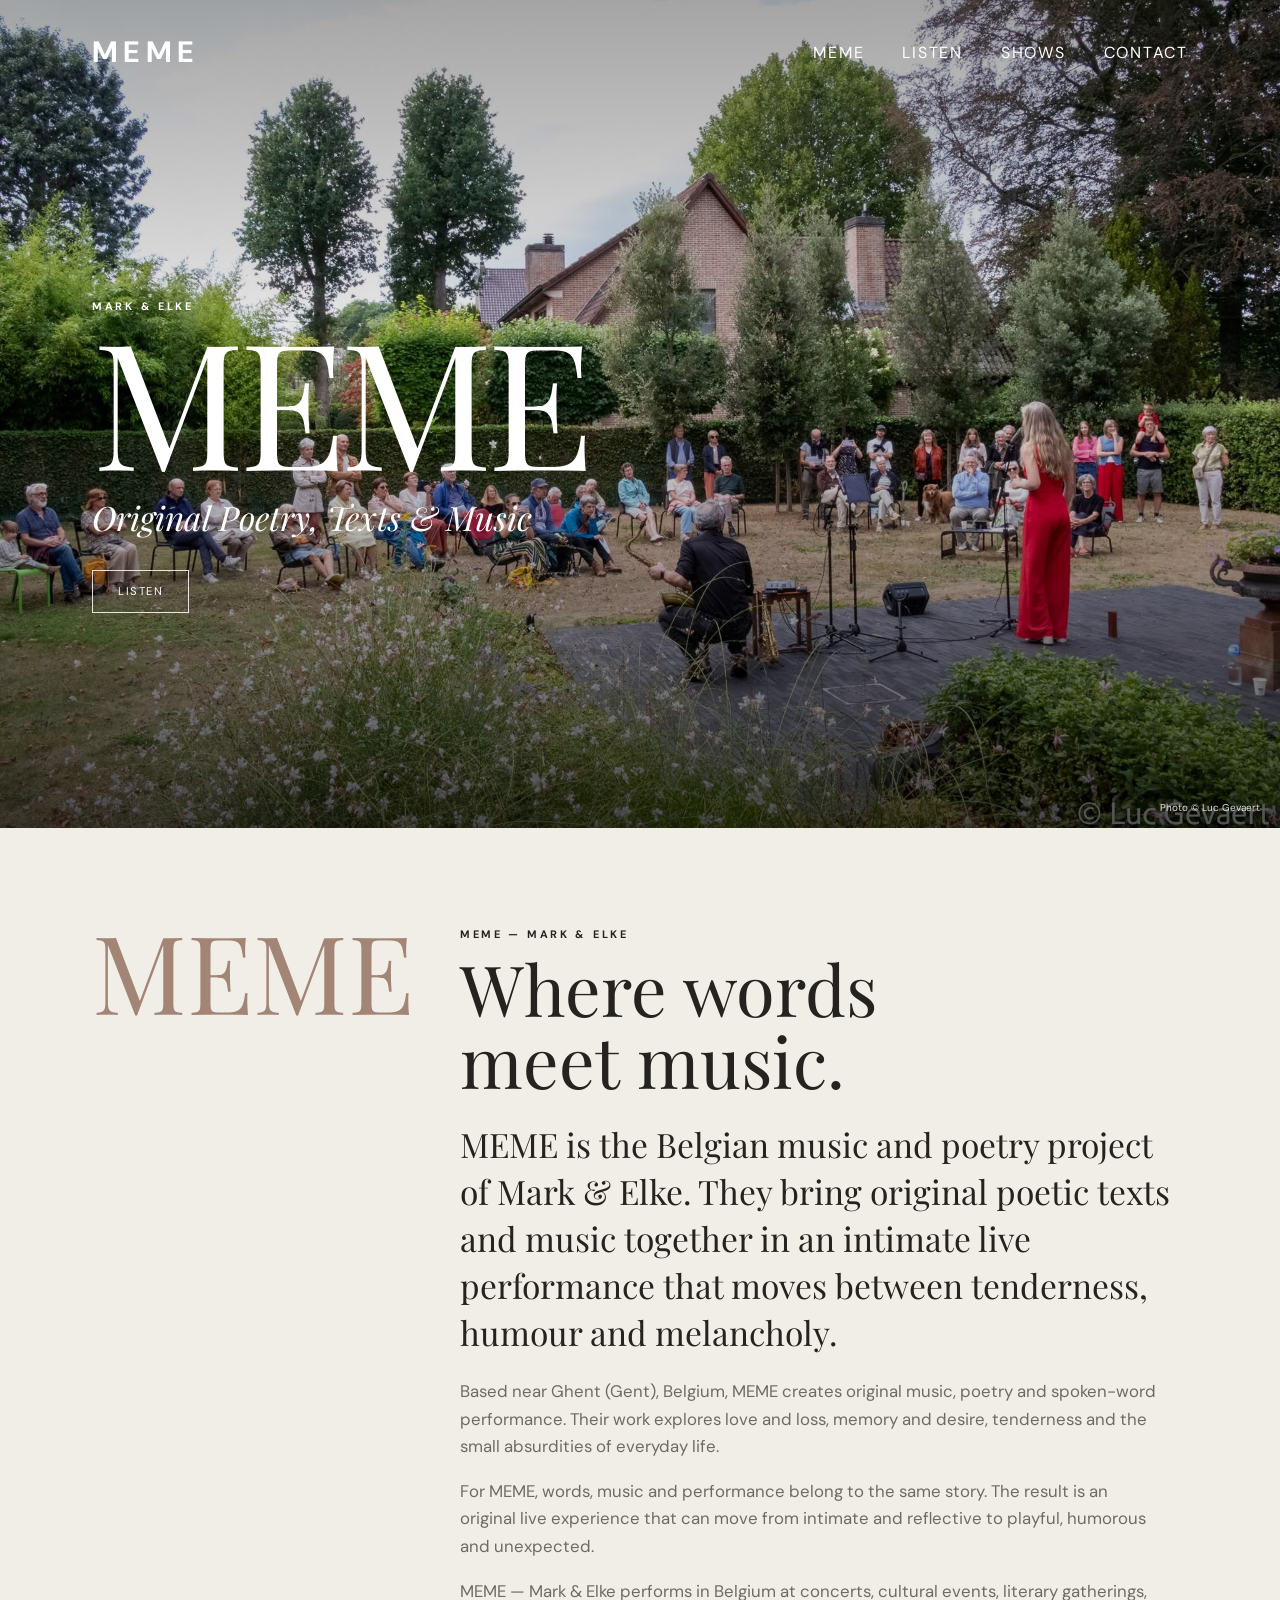
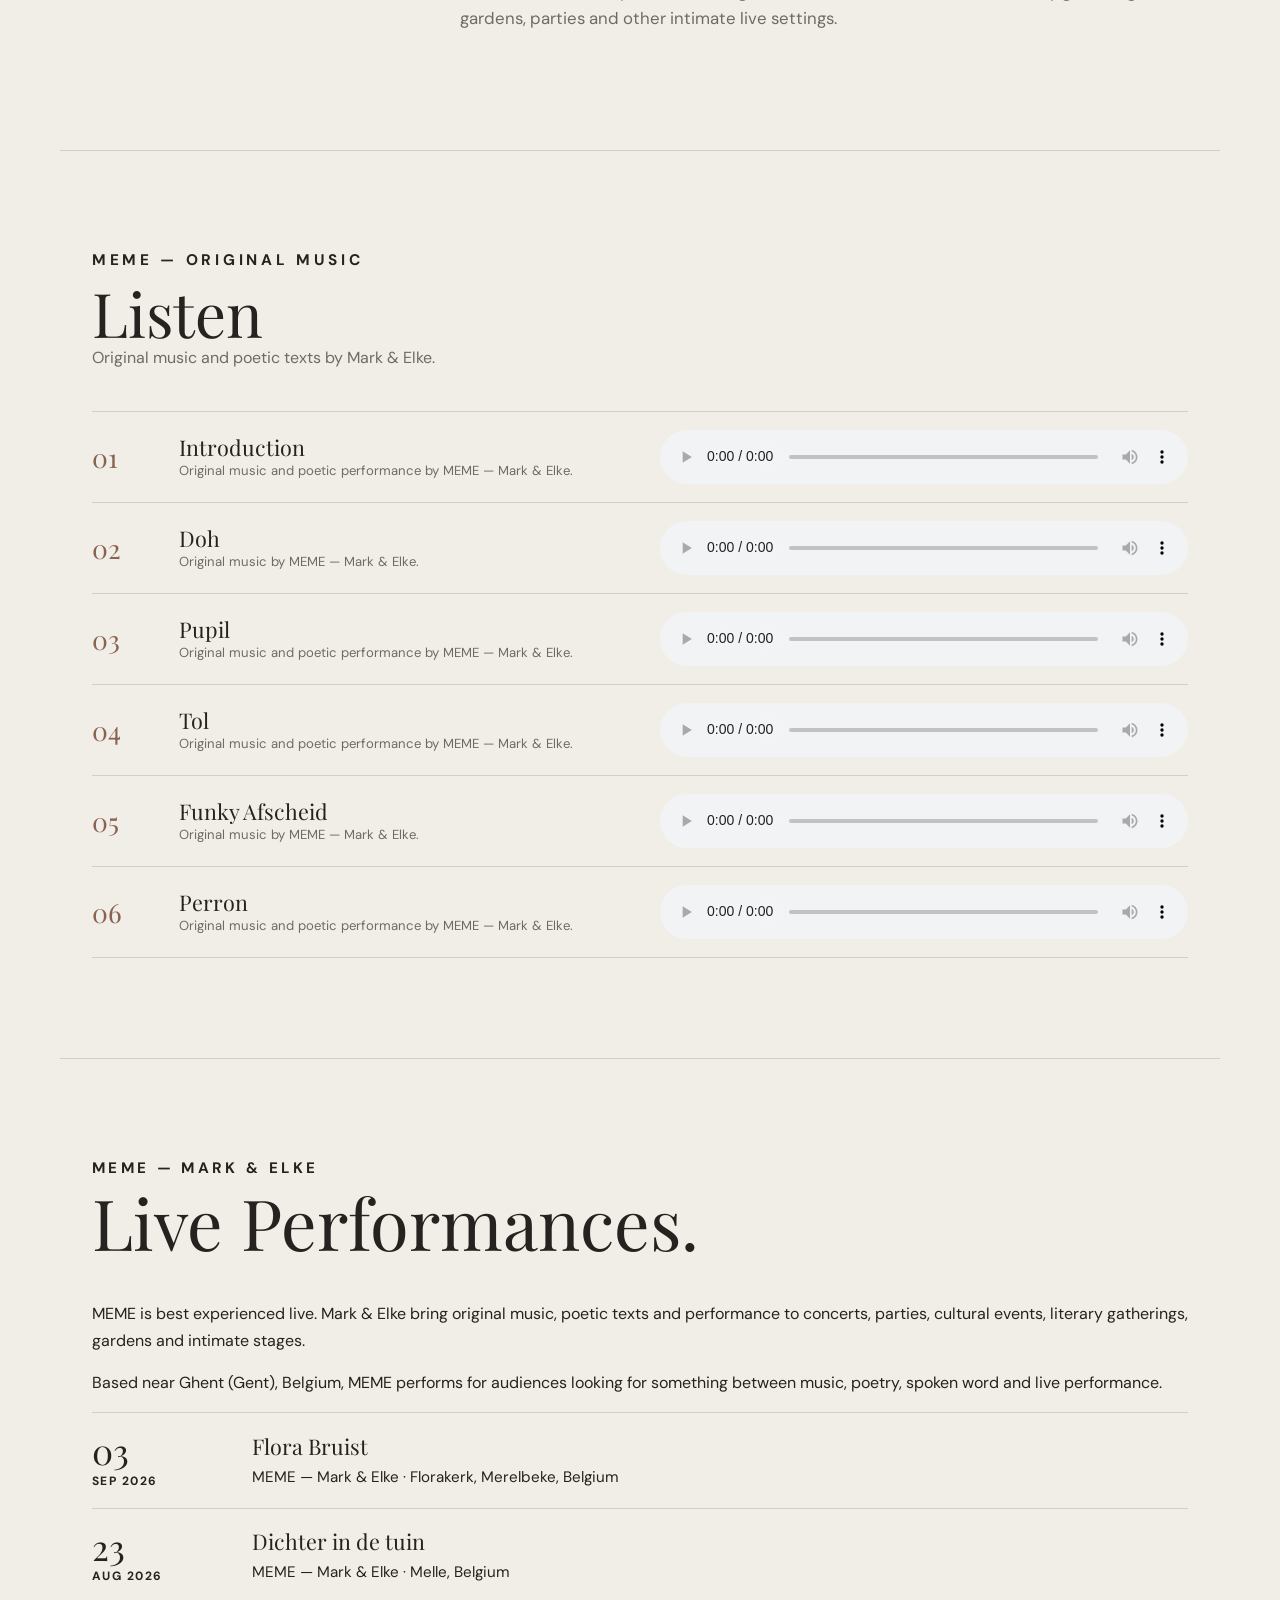
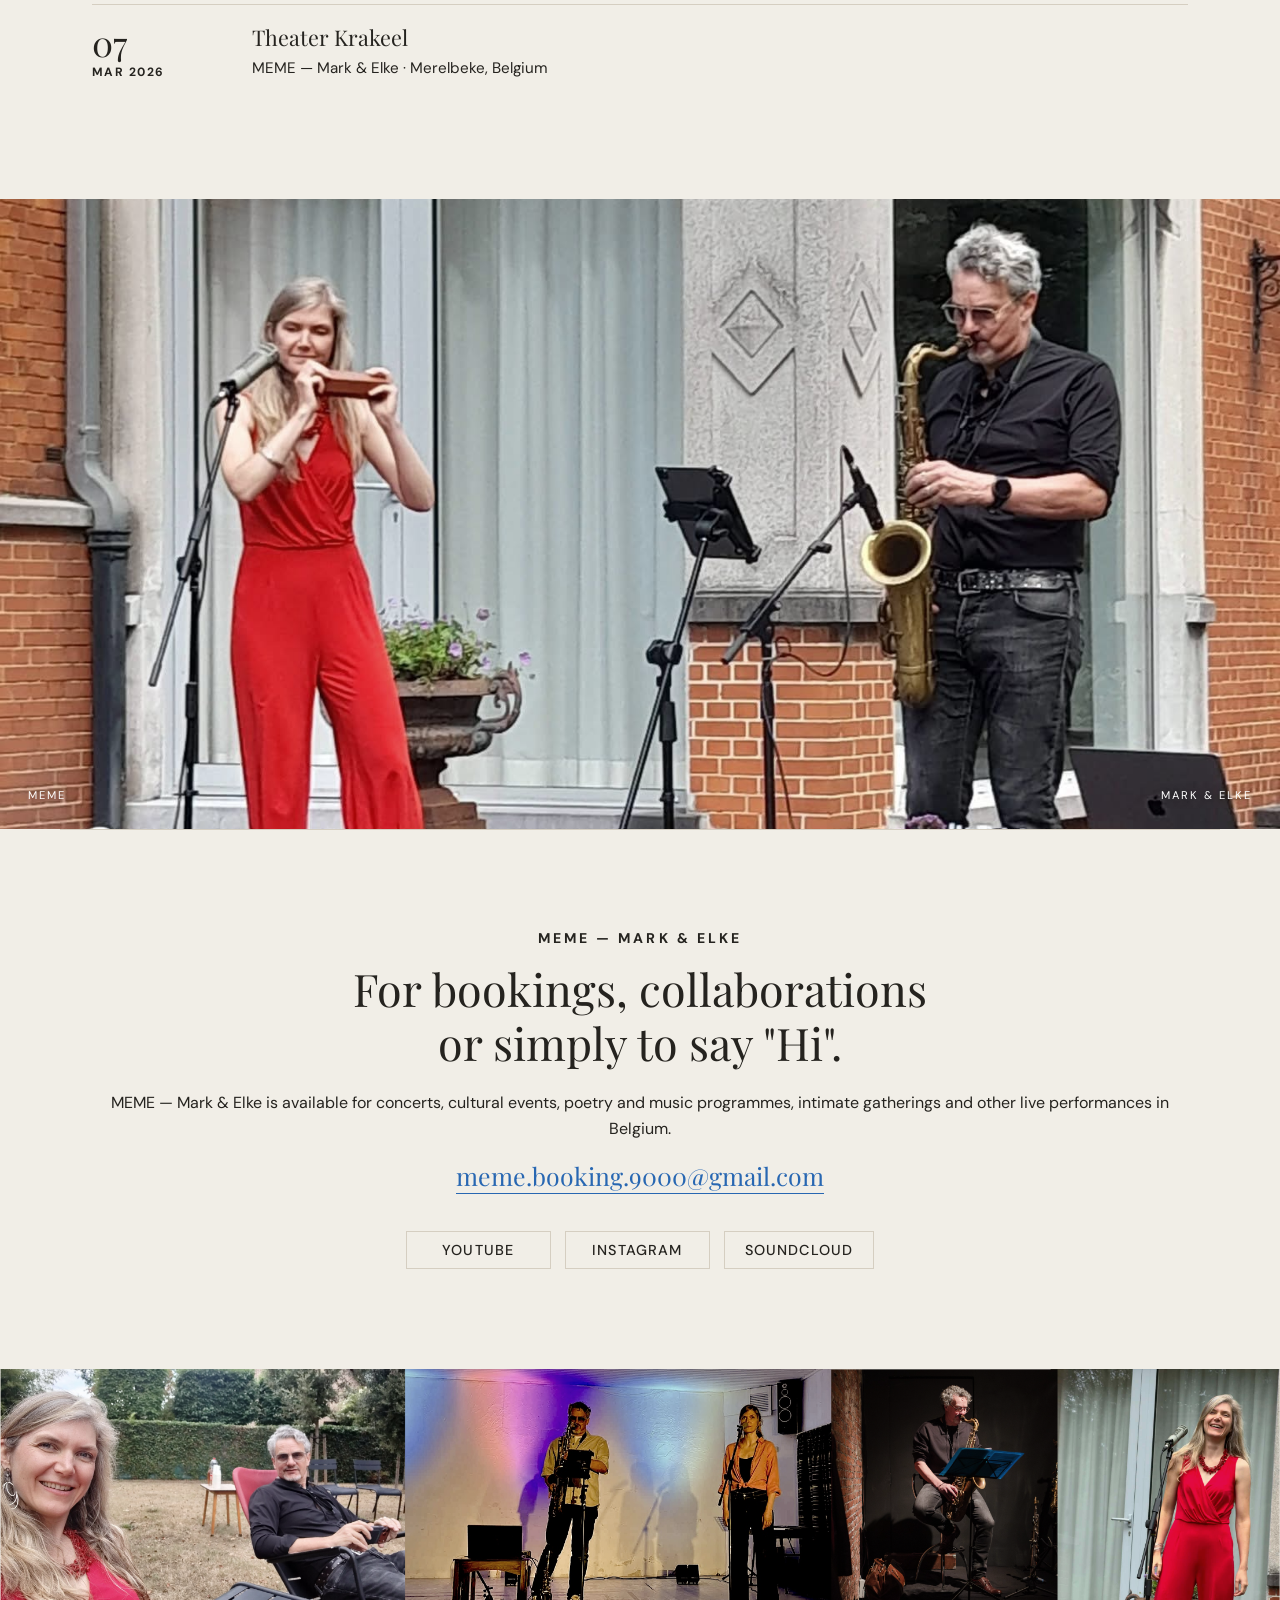
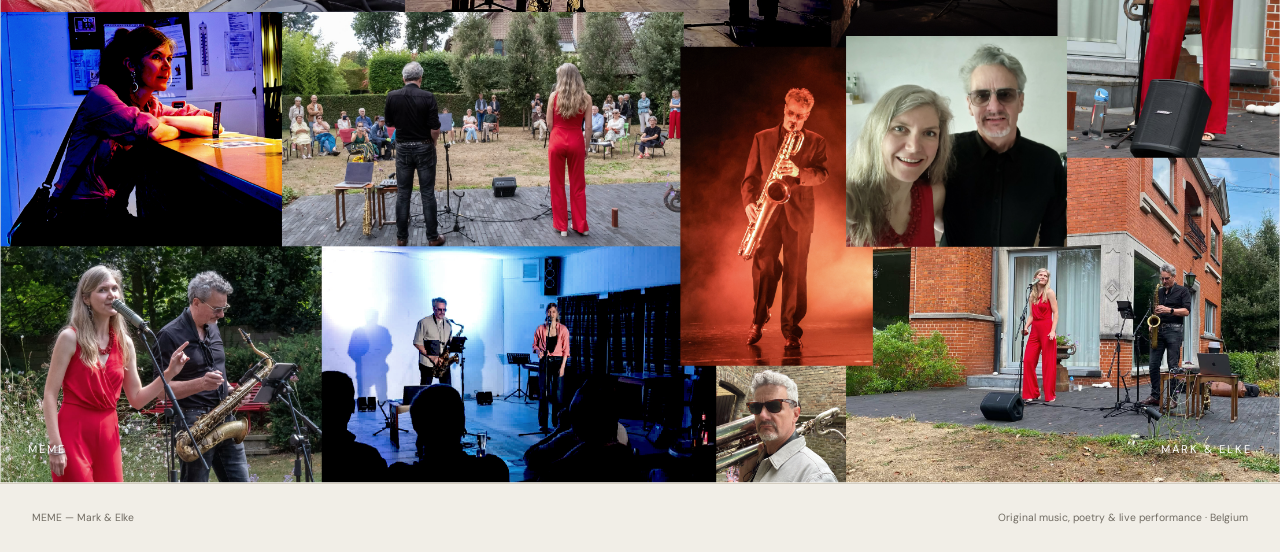
==== index.html @ dbf43b37 "Refactor index.html for improved structure and accessibility Updated HTML structure and improved acc" ====
<!DOCTYPE html>
<html lang="en">

<head>

  <meta charset="UTF-8">

  <meta
    name="viewport"
    content="width=device-width, initial-scale=1.0"
  >

  <title>
    MEME — Mark &amp; Elke | Original Music, Poetry &amp; Live Performance
  </title>

  <meta
    name="description"
    content="MEME — Mark &amp; Elke is a Belgian music and poetry project creating original music, poetic texts and intimate live performances. Based near Ghent (Gent), Belgium."
  >

  <meta
    name="author"
    content="MEME — Mark &amp; Elke"
  >

  <meta
    name="robots"
    content="index, follow, max-image-preview:large, max-snippet:-1, max-video-preview:-1"
  >

  <meta
    name="googlebot"
    content="index, follow, max-image-preview:large, max-snippet:-1, max-video-preview:-1"
  >

  <meta
    name="theme-color"
    content="#f1eee7"
  >

  <link
    rel="canonical"
    href="https://meem-9000.github.io/MEME/"
  >

  <link
    rel="stylesheet"
    href="style.css"
  >

  <!-- Open Graph -->

  <meta
    property="og:type"
    content="website"
  >

  <meta
    property="og:site_name"
    content="MEME — Mark &amp; Elke"
  >

  <meta
    property="og:title"
    content="MEME — Mark &amp; Elke | Original Music, Poetry &amp; Live Performance"
  >

  <meta
    property="og:description"
    content="MEME — Mark &amp; Elke is a Belgian music and poetry project creating original music, poetic texts and intimate live performances exploring love, loss, memory, desire and everyday life."
  >

  <meta
    property="og:url"
    content="https://meem-9000.github.io/MEME/"
  >

  <meta
    property="og:image"
    content="https://meem-9000.github.io/MEME/images/meem-hero.JPG"
  >

  <meta
    property="og:image:alt"
    content="MEME — Mark and Elke performing live"
  >

  <meta
    property="og:locale"
    content="en_BE"
  >

  <!-- Twitter / X -->

  <meta
    name="twitter:card"
    content="summary_large_image"
  >

  <meta
    name="twitter:title"
    content="MEME — Mark &amp; Elke | Original Music, Poetry &amp; Live Performance"
  >

  <meta
    name="twitter:description"
    content="Original music, poetry and intimate live performance by MEME — Mark &amp; Elke, based near Ghent, Belgium."
  >

  <meta
    name="twitter:image"
    content="https://meem-9000.github.io/MEME/images/meem-hero.JPG"
  >

  <meta
    name="twitter:image:alt"
    content="MEME — Mark and Elke performing live"
  >

  <!-- Structured data: MEME music group -->

  <script type="application/ld+json">
  {
    "@context": "https://schema.org",
    "@type": "MusicGroup",
    "@id": "https://meem-9000.github.io/MEME/#meme-mark-elke",

    "name": "MEME — Mark & Elke",

    "alternateName": [
      "MEME Mark & Elke",
      "MEME music",
      "MEME Belgium"
    ],

    "url": "https://meem-9000.github.io/MEME/",

    "description": "MEME — Mark & Elke is a Belgian music and poetry project creating original music, poetic texts and intimate live performances exploring love, loss, memory, desire and everyday life.",

    "genre": [
      "Original music",
      "Poetry",
      "Spoken word",
      "Live performance"
    ],

    "areaServed": {
      "@type": "Country",
      "name": "Belgium"
    },

    "foundingLocation": {
      "@type": "Place",
      "name": "Ghent, Belgium",
      "address": {
        "@type": "PostalAddress",
        "addressLocality": "Ghent",
        "addressCountry": "BE"
      }
    },

    "member": [
      {
        "@type": "Person",
        "name": "Mark"
      },
      {
        "@type": "Person",
        "name": "Elke"
      }
    ],

    "image": [
      "https://meem-9000.github.io/MEME/images/meem-hero.JPG",
      "https://meem-9000.github.io/MEME/images/sax-shaker-2.JPG",
      "https://meem-9000.github.io/MEME/images/Compilation-4.png"
    ],

    "sameAs": [
      "https://www.instagram.com/meme.9000.26/",
      "https://soundcloud.com/Elke-645745970",
      "https://youtu.be/FmABMNXdtu8"
    ]
  }
  </script>

  <!-- Structured data: website -->

  <script type="application/ld+json">
  {
    "@context": "https://schema.org",
    "@type": "WebSite",

    "@id": "https://meem-9000.github.io/MEME/#website",

    "name": "MEME — Mark & Elke",

    "alternateName": "MEME Mark & Elke",

    "url": "https://meem-9000.github.io/MEME/",

    "description": "Official website of MEME — Mark & Elke, a Belgian music and poetry project.",

    "publisher": {
      "@id": "https://meem-9000.github.io/MEME/#meme-mark-elke"
    },

    "inLanguage": "en"
  }
  </script>

</head>


<body>

  <!-- ==================================================
       HEADER
       ================================================== -->

  <header class="site-header">

    <a
      class="logo"
      href="#top"
      aria-label="MEME — Mark and Elke home"
    >
      MEME
    </a>

    <nav aria-label="Main navigation">

      <a href="#MEME">
        MEME
      </a>

      <a href="#listen">
        Listen
      </a>

      <a href="#Shows">
        Shows
      </a>

      <a href="#contact">
        Contact
      </a>

    </nav>

  </header>


  <main id="top">

    <!-- ==================================================
         HERO PHOTOGRAPH
         ================================================== -->

    <section
      class="hero"
      aria-label="MEME — Mark and Elke"
    >

      <img
        class="hero-image"
        src="images/meem-hero.JPG"
        alt="MEME — Mark and Elke performing original music and poetry live in Belgium"
      >

      <div
        class="hero-overlay"
        aria-hidden="true"
      ></div>

      <div class="hero-content">

        <p class="eyebrow">
          MARK &amp; ELKE
        </p>

        <h1>
          MEME
        </h1>

        <p class="tagline">
          Original Poetry, Texts &amp; Music
        </p>

        <a
          class="button"
          href="#listen"
          aria-label="Listen to MEME — Mark and Elke"
        >
          Listen
        </a>

      </div>

      <p class="photo-credit">
        Photo © Luc Gevaert
      </p>

    </section>


    <!-- ==================================================
         ABOUT MEME
         ================================================== -->

    <section
      id="MEME"
      class="intro section"
      aria-labelledby="about-heading"
    >

      <div
        class="intro-mark"
        aria-hidden="true"
      >
        MEME
      </div>

      <div class="intro-copy">

        <p class="eyebrow">
          MEME — MARK &amp; ELKE
        </p>

        <h2 id="about-heading">
          Where words meet music.
        </h2>

        <p class="lead">
          MEME is the Belgian music and poetry project of
          Mark &amp; Elke. They bring original poetic texts and
          music together in an intimate live performance that
          moves between tenderness, humour and melancholy.
        </p>

        <p>
          Based near Ghent (Gent), Belgium, MEME creates original
          music, poetry and spoken-word performance. Their work
          explores love and loss, memory and desire, tenderness
          and the small absurdities of everyday life.
        </p>

        <p>
          For MEME, words, music and performance belong to the
          same story. The result is an original live experience
          that can move from intimate and reflective to playful,
          humorous and unexpected.
        </p>

        <p>
          MEME — Mark &amp; Elke performs in Belgium at concerts,
          cultural events, literary gatherings, gardens, parties
          and other intimate live settings.
        </p>

      </div>

    </section>


    <!-- ==================================================
         MUSIC
         ================================================== -->

    <section
      id="listen"
      class="music section"
      aria-labelledby="listen-heading"
    >

      <div class="section-title">

        <p class="eyebrow">
          MEME — ORIGINAL MUSIC
        </p>

        <h2 id="listen-heading">
          Listen
        </h2>

        <p>
          Original music and poetic texts by Mark &amp; Elke.
        </p>

      </div>


      <!-- TRACK 01 -->

      <div class="player-card">

        <div
          class="track-number"
          aria-hidden="true"
        >
          01
        </div>

        <div class="track-info">

          <h3>
            Introduction
          </h3>

          <p>
            Original music and poetic performance by
            MEME — Mark &amp; Elke.
          </p>

        </div>

        <audio
          controls
          preload="metadata"
          aria-label="MEME — Mark and Elke — Introduction"
        >

          <source
            src="audio/Introduction_FINAL-c.mp3"
            type="audio/mpeg"
          >

          Your browser does not support audio playback.

        </audio>

      </div>


      <!-- TRACK 02 -->

      <div class="player-card">

        <div
          class="track-number"
          aria-hidden="true"
        >
          02
        </div>

        <div class="track-info">

          <h3>
            Doh
          </h3>

          <p>
            Original music by MEME — Mark &amp; Elke.
          </p>

        </div>

        <audio
          controls
          preload="metadata"
          aria-label="MEME — Mark and Elke — Doh"
        >

          <source
            src="audio/Doh.mp3"
            type="audio/mpeg"
          >

          Your browser does not support audio playback.

        </audio>

      </div>


      <!-- TRACK 03 -->

      <div class="player-card">

        <div
          class="track-number"
          aria-hidden="true"
        >
          03
        </div>

        <div class="track-info">

          <h3>
            Pupil
          </h3>

          <p>
            Original music and poetic performance by
            MEME — Mark &amp; Elke.
          </p>

        </div>

        <audio
          controls
          preload="metadata"
          aria-label="MEME — Mark and Elke — Pupil"
        >

          <source
            src="audio/Pupil_FINAL-c.mp3"
            type="audio/mpeg"
          >

          Your browser does not support audio playback.

        </audio>

      </div>


      <!-- TRACK 04 -->

      <div class="player-card">

        <div
          class="track-number"
          aria-hidden="true"
        >
          04
        </div>

        <div class="track-info">

          <h3>
            Tol
          </h3>

          <p>
            Original music and poetic performance by
            MEME — Mark &amp; Elke.
          </p>

        </div>

        <audio
          controls
          preload="metadata"
          aria-label="MEME — Mark and Elke — Tol"
        >

          <source
            src="audio/Tol_FINAL-c.mp3"
            type="audio/mpeg"
          >

          Your browser does not support audio playback.

        </audio>

      </div>


      <!-- TRACK 05 -->

      <div class="player-card">

        <div
          class="track-number"
          aria-hidden="true"
        >
          05
        </div>

        <div class="track-info">

          <h3>
            Funky Afscheid
          </h3>

          <p>
            Original music by MEME — Mark &amp; Elke.
          </p>

        </div>

        <audio
          controls
          preload="metadata"
          aria-label="MEME — Mark and Elke — Funky Afscheid"
        >

          <source
            src="audio/Funky_Afscheid_FINAL2c.mp3"
            type="audio/mpeg"
          >

          Your browser does not support audio playback.

        </audio>

      </div>


      <!-- TRACK 06 -->

      <div class="player-card">

        <div
          class="track-number"
          aria-hidden="true"
        >
          06
        </div>

        <div class="track-info">

          <h3>
            Perron
          </h3>

          <p>
            Original music and poetic performance by
            MEME — Mark &amp; Elke.
          </p>

        </div>

        <audio
          controls
          preload="metadata"
          aria-label="MEME — Mark and Elke — Perron"
        >

          <source
            src="audio/Perron_FINAL.mp3"
            type="audio/mpeg"
          >

          Your browser does not support audio playback.

        </audio>

      </div>

    </section>


    <!-- ==================================================
         SHOWS
         ================================================== -->

    <section
      id="Shows"
      class="Shows section"
      aria-labelledby="shows-heading"
    >

      <div class="section-title">

        <p class="eyebrow">
          MEME — MARK &amp; ELKE
        </p>

        <h2 id="shows-heading">
          Live Performances.
        </h2>

      </div>

      <div class="Shows-copy">

        <p>
          MEME is best experienced live. Mark &amp; Elke bring
          original music, poetic texts and performance to
          concerts, parties, cultural events, literary gatherings,
          gardens and intimate stages.
        </p>

        <p>
          Based near Ghent (Gent), Belgium, MEME performs for
          audiences looking for something between music,
          poetry, spoken word and live performance.
        </p>

      </div>


      <div class="event-list">

        <article class="event">

          <div class="event-date">

            <strong>
              03
            </strong>

            <span>
              SEP 2026
            </span>

          </div>

          <div class="event-details">

            <h3>
              Flora Bruist
            </h3>

            <p>
              MEME — Mark &amp; Elke · Florakerk,
              Merelbeke, Belgium
            </p>

          </div>

        </article>


        <article class="event">

          <div class="event-date">

            <strong>
              23
            </strong>

            <span>
              AUG 2026
            </span>

          </div>

          <div class="event-details">

            <h3>
              Dichter in de tuin
            </h3>

            <p>
              MEME — Mark &amp; Elke · Melle, Belgium
            </p>

          </div>

        </article>


        <article class="event">

          <div class="event-date">

            <strong>
              07
            </strong>

            <span>
              MAR 2026
            </span>

          </div>

          <div class="event-details">

            <h3>
              Theater Krakeel
            </h3>

            <p>
              MEME — Mark &amp; Elke · Merelbeke, Belgium
            </p>

          </div>

        </article>

      </div>

    </section>


    <!-- ==================================================
         SECOND PHOTOGRAPH
         ================================================== -->

    <section
      class="photo-break photo-break-cover"
      aria-label="MEME — Mark and Elke performing live"
    >

      <img
        src="images/sax-shaker-2.JPG"
        alt="MEME — Mark and Elke performing music together live in Belgium"
      >

      <div class="photo-caption">

        <span>
          MEME
        </span>

        <span>
          Mark &amp; Elke
        </span>

      </div>

    </section>


    <!-- ==================================================
         CONTACT
         ================================================== -->

    <section
      id="contact"
      class="contact section"
      aria-labelledby="contact-heading"
    >

      <p class="eyebrow">
        MEME — MARK &amp; ELKE
      </p>

      <h2 id="contact-heading">

        For bookings, collaborations
        <br>
        or simply to say "Hi".

      </h2>

      <p>
        MEME — Mark &amp; Elke is available for concerts,
        cultural events, poetry and music programmes,
        intimate gatherings and other live performances
        in Belgium.
      </p>

      <a
        class="email"
        href="mailto:meme.booking.9000@gmail.com"
        aria-label="Email MEME — Mark and Elke"
      >
        meme.booking.9000@gmail.com
      </a>


      <div
        class="socials"
        aria-label="MEME — Mark and Elke social media"
      >

        <a
          class="social-button youtube"
          href="https://youtu.be/FmABMNXdtu8?si=okjrL3DaHMp-kmoh"
          target="_blank"
          rel="noopener noreferrer"
          aria-label="MEME — Mark and Elke on YouTube"
        >
          YouTube
        </a>


        <a
          class="social-button instagram"
          href="https://www.instagram.com/meme.9000.26/"
          target="_blank"
          rel="noopener noreferrer"
          aria-label="MEME — Mark and Elke on Instagram"
        >
          Instagram
        </a>


        <a
          class="social-button soundcloud"
          href="https://soundcloud.com/Elke-645745970"
          target="_blank"
          rel="noopener noreferrer"
          aria-label="MEME — Mark and Elke on SoundCloud"
        >
          SoundCloud
        </a>

      </div>

    </section>


    <!-- ==================================================
         FINAL COMPILATION PHOTOGRAPH
         Natural height is preserved by style.css
         ================================================== -->

    <section
      class="photo-break final-photo"
      aria-label="MEME — Mark and Elke photographic compilation"
    >

      <img
        src="images/Compilation-4.png"
        alt="MEME — Mark and Elke photographic compilation"
      >

      <div class="photo-caption">

        <span>
          MEME
        </span>

        <span>
          Mark &amp; Elke
        </span>

      </div>

    </section>

  </main>


  <!-- ==================================================
       FOOTER
       ================================================== -->

  <footer>

    <span>
      MEME — Mark &amp; Elke
    </span>

    <span>
      Original music, poetry &amp; live performance · Belgium
    </span>

  </footer>


</body>

</html>
---- style.css ----
@import url("https://fonts.googleapis.com/css2?family=DM+Sans:wght@400;500;700&family=Playfair+Display:ital,wght@0,400;0,500;1,400&display=swap");

/* ==================================================
   MEME — Elke & Mark
   COMPLETE RESPONSIVE STYLESHEET
   Laptop • iPad • Tablet • Mobile
   ================================================== */

:root {
  --paper: #f1eee7;
  --ink: #25231f;
  --muted: #706b62;
  --line: #d5cec1;
  --earth: #8a6251;
  --dark: #25231f;
  --max: 1160px;
}


/* ==================================================
   GLOBAL RESET
   ================================================== */

*,
*::before,
*::after {
  box-sizing: border-box;
}

html {
  scroll-behavior: smooth;
  scroll-padding-top: 90px;
}

body {
  margin: 0;
  background: var(--paper);
  color: var(--ink);

  font-family: "DM Sans", Arial, sans-serif;
  font-size: 16px;
  line-height: 1.65;

  overflow-x: hidden;
}

img {
  display: block;
  max-width: 100%;
}

a {
  color: inherit;
  text-decoration: none;
}

h1,
h2,
h3,
p {
  overflow-wrap: break-word;
}

h1,
h2,
h3 {
  text-wrap: balance;
}

p {
  margin-top: 0;
}

audio {
  display: block;
  width: 100%;
  max-width: 100%;
}

#MEME,
#listen,
#Shows,
#contact {
  scroll-margin-top: 90px;
}


/* ==================================================
   HEADER / TOP NAVIGATION
   ================================================== */

.site-header {
  position: absolute;
  z-index: 10;

  top: 0;
  left: 50%;
  right: auto;

  width: min(var(--max), 100%);
  transform: translateX(-50%);

  padding: 38px 32px 30px;

  display: flex;
  align-items: center;
  justify-content: space-between;

  gap: 40px;

  color: white;
}

.logo {
  flex: 0 0 auto;

  font-size: clamp(1.55rem, 2.3vw, 2rem);
  font-weight: 700;
  line-height: 1;
  letter-spacing: .18em;
}

nav {
  min-width: 0;

  display: flex;
  align-items: center;
  justify-content: flex-end;
  flex-wrap: wrap;

  gap: clamp(22px, 3vw, 38px);

  font-size: clamp(.9rem, 1.25vw, 1.05rem);
  line-height: 1.2;

  text-transform: uppercase;
  letter-spacing: .11em;
}

nav a {
  white-space: nowrap;
  transition: opacity .2s ease;
}

nav a:hover {
  opacity: .65;
}


/* ==================================================
   HERO
   ================================================== */

.hero {
  position: relative;

  min-height: 92vh;

  display: flex;
  align-items: flex-end;

  overflow: hidden;

  background: #333;
}

.hero-image {
  position: absolute;
  inset: 0;

  width: 100%;
  height: 100%;

  object-fit: cover;
  object-position: center;
}

.hero-overlay {
  position: absolute;
  inset: 0;

  background:
    linear-gradient(
      180deg,
      rgba(0, 0, 0, .35) 0%,
      rgba(0, 0, 0, .06) 45%,
      rgba(0, 0, 0, .68) 100%
    );
}

.hero-content {
  position: relative;
  z-index: 2;

  width: min(var(--max), 100%);
  margin: auto;

  padding: 175px 32px 90px;

  color: white;
}

.eyebrow {
  margin: 0 0 12px;

  font-size: .68rem;
  font-weight: 700;
  line-height: 1.2;

  letter-spacing: .25em;
  text-transform: uppercase;
}

.hero h1 {
  max-width: 100%;
  margin: 0;

  font-family: "Playfair Display", Georgia, serif;
  font-size: clamp(5rem, 15vw, 11rem);
  font-weight: 400;
  line-height: .83;
  letter-spacing: -.035em;
}

.tagline {
  max-width: 800px;
  margin: 25px 0 30px;

  font-family: "Playfair Display", Georgia, serif;
  font-style: italic;

  font-size: clamp(1.35rem, 3vw, 2.1rem);
  line-height: 1.3;
}

.button {
  display: inline-block;

  border: 1px solid rgba(255, 255, 255, .85);

  padding: 11px 25px;

  font-size: .7rem;

  text-transform: uppercase;
  letter-spacing: .14em;

  transition:
    background .2s ease,
    color .2s ease;
}

.button:hover {
  background: white;
  color: var(--ink);
}

.photo-credit {
  position: absolute;
  z-index: 3;

  right: 20px;
  bottom: 12px;

  margin: 0;

  color: rgba(255, 255, 255, .85);

  font-size: .62rem;
}


/* ==================================================
   GENERAL SECTIONS
   ================================================== */

.section {
  width: min(var(--max), 100%);
  margin: auto;

  padding: 100px 32px;
}

.music,
.Shows,
.contact {
  border-top: 1px solid var(--line);
}

.section-title {
  margin-bottom: 42px;
}

.section-title .eyebrow {
  margin-bottom: 10px;

  font-size: clamp(.82rem, 1.2vw, .95rem);
  font-weight: 700;
  line-height: 1.2;

  letter-spacing: .22em;
}

.section-title > p:not(.eyebrow) {
  margin: 0 0 12px;

  color: var(--muted);

  font-size: 1rem;
  line-height: 1.4;
}

h2 {
  margin: 0 0 24px;

  font-family: "Playfair Display", Georgia, serif;

  font-size: clamp(2.8rem, 5.5vw, 4.8rem);
  font-weight: 400;
  line-height: 1.02;
}


/* ==================================================
   MEME / INTRO SECTION
   ================================================== */

.intro {
  display: grid;

  grid-template-columns:
    minmax(235px, 29%)
    minmax(0, 1fr);

  gap: 50px;

  align-items: start;
}

.intro-mark {
  min-width: 0;
  width: 100%;

  font-family: "Playfair Display", Georgia, serif;

  font-size: clamp(5.2rem, 8.5vw, 8.5rem);
  line-height: .78;

  color: var(--earth);
  opacity: .75;

  white-space: nowrap;
}

.intro-copy {
  min-width: 0;
  width: 100%;
}

.intro h2 {
  max-width: 800px;
}

.lead {
  max-width: 780px;

  margin: 0 0 22px;

  font-family: "Playfair Display", Georgia, serif;

  font-size: clamp(1.35rem, 2.7vw, 2.1rem);
  line-height: 1.4;
}

.intro p:not(.lead):not(.eyebrow) {
  max-width: 700px;

  color: var(--muted);

  font-size: 1.05rem;
  line-height: 1.65;
}


/* ==================================================
   MUSIC
   ================================================== */

.music .section-title {
  margin-bottom: 42px;
}

.music .section-title .eyebrow {
  margin-bottom: 10px;

  font-size: clamp(.85rem, 1.2vw, 1rem);
  font-weight: 700;

  letter-spacing: .24em;
}

.music .section-title h2 {
  margin: 0;

  font-size: clamp(2.45rem, 4.8vw, 4rem);
  line-height: 1.1;
}

.player-card {
  display: grid;

  grid-template-columns:
    65px
    minmax(0, 1fr)
    minmax(260px, 1.15fr);

  gap: 22px;

  align-items: center;

  padding: 18px 0;

  border-top: 1px solid var(--line);
}

.player-card:last-child {
  border-bottom: 1px solid var(--line);
}

.track-number {
  font-family: "Playfair Display", Georgia, serif;

  font-size: 1.65rem;
  line-height: 1;

  color: var(--earth);
}

.track-info {
  min-width: 0;
}

.track-info h3 {
  margin: 0;

  font-family: "Playfair Display", Georgia, serif;

  font-size: 1.35rem;
  font-weight: 400;
  line-height: 1.15;
}

.track-info p {
  margin: 2px 0 0;

  color: var(--muted);

  font-size: .82rem;
  line-height: 1.3;
}

.player-card audio {
  width: 100%;
  max-width: 100%;
}


/* =========================================================
   SHOWS / EVENTS
   Designed to handle any number of events automatically
   ========================================================= */

.event-list {
  width: 100%;
  max-width: 100%;
  margin: 0;
  padding: 0;
}

/* Every event is an independent row */
.event {
  display: grid;
  grid-template-columns: 130px minmax(0, 1fr) auto;
  gap: 30px;
  width: 100%;
  min-width: 0;
  margin: 0;
  padding: 20px 0;
  align-items: center;
  border-top: 1px solid var(--line);
}

/* Date column */
.event-date {
  grid-column: 1;
  min-width: 0;
  width: 100%;
}

.event-date strong {
  display: block;
  margin: 0;
  font-family: "Playfair Display", Georgia, serif;
  font-size: 2.2rem;
  font-weight: 400;
  line-height: 1;
}

.event-date span {
  display: block;
  margin-top: 5px;
  font-size: 0.75rem;
  font-weight: 700;
  line-height: 1.2;
  letter-spacing: 0.12em;
}

/* Main event information */
.event-details {
  grid-column: 2;
  min-width: 0;
  width: 100%;
  max-width: 100%;
  overflow: visible;
}

.event-details h3,
.event h3 {
  display: block;
  width: 100%;
  max-width: 100%;
  margin: 0;
  padding: 0;

  font-family: "Playfair Display", Georgia, serif;
  font-size: 1.35rem;
  font-weight: 400;
  line-height: 1.2;

  /* Prevent accidental vertical text */
  writing-mode: horizontal-tb;
  text-orientation: mixed;

  /* Allow normal wrapping */
  white-space: normal;
  word-break: normal;
  overflow-wrap: break-word;
}

.event-details p,
.event p {
  display: block;
  width: 100%;
  max-width: 100%;
  margin: 6px 0 0;
  padding: 0;

  font-size: 0.95rem;
  line-height: 1.45;

  writing-mode: horizontal-tb;
  text-orientation: mixed;
  white-space: normal;
  overflow-wrap: break-word;
}

/* Optional Details link/button.
   Events without this element still work perfectly. */
.event-link {
  grid-column: 3;
  min-width: max-content;
  white-space: nowrap;
  justify-self: end;
  align-self: center;
}

/* =========================================================
   LAPTOP
   ========================================================= */

@media (min-width: 901px) and (max-width: 1200px) {

  .event {
    grid-template-columns: 110px minmax(0, 1fr) auto;
    gap: 22px;
  }

  .event-details h3,
  .event h3 {
    font-size: 1.3rem;
  }
}


/* =========================================================
   TABLET / iPAD
   ========================================================= */

@media (min-width: 701px) and (max-width: 900px) {

  .event {
    grid-template-columns: 90px minmax(0, 1fr) auto;
    gap: 18px;
    align-items: start;
  }

  .event-date strong {
    font-size: 2rem;
  }

  .event-details h3,
  .event h3 {
    font-size: 1.25rem;
  }

  .event-details p,
  .event p {
    font-size: 0.9rem;
  }

  .event-link {
    align-self: start;
  }
}


/* =========================================================
   MOBILE
   ========================================================= */

@media (max-width: 700px) {

  .event {
    grid-template-columns: 70px minmax(0, 1fr);
    gap: 14px;
    padding: 16px 0;
    align-items: start;
  }

  .event-date {
    grid-column: 1;
  }

  .event-details {
    grid-column: 2;
  }

  /*
     The optional Details link moves underneath the
     event information on small screens.
  */
  .event-link {
    grid-column: 2;
    min-width: 0;
    margin-top: 8px;
    justify-self: start;
    white-space: normal;
  }

  .event-date strong {
    font-size: 1.8rem;
  }

  .event-date span {
    font-size: 0.68rem;
    letter-spacing: 0.08em;
  }

  .event-details h3,
  .event h3 {
    font-size: 1.15rem;
    line-height: 1.25;
  }

  .event-details p,
  .event p {
    margin-top: 5px;
    font-size: 0.85rem;
    line-height: 1.4;
  }
}


/* =========================================================
   VERY SMALL PHONES
   ========================================================= */

@media (max-width: 420px) {

  .event {
    grid-template-columns: 62px minmax(0, 1fr);
    gap: 12px;
  }

  .event-date strong {
    font-size: 1.65rem;
  }

  .event-details h3,
  .event h3 {
    font-size: 1.05rem;
  }

  .event-details p,
  .event p {
    font-size: 0.82rem;
  }
}


/* ==================================================
   PHOTOGRAPHY
   ================================================== */

.photo-break {
  position: relative;
  width: 100%;
}

.photo-break-cover {
  overflow: hidden;
}

.photo-break-cover img {
  display: block;

  width: 100%;
  height: min(70vh, 760px);

  object-fit: cover;
  object-position: center;

  filter: saturate(.85);
}


/* ==================================================
   FINAL COMPILATION-4 PHOTOGRAPH
   IMPORTANT:
   Natural image height is preserved.
   No fixed height.
   No object-fit: cover.
   ================================================== */

.final-photo {
  position: relative;

  overflow: visible;
}

.final-photo img {
  display: block;

  width: 100%;
  max-width: 100%;
  height: auto;

  object-fit: contain;
  object-position: center;

  filter: saturate(.85);
}


/* ==================================================
   PHOTO CAPTIONS
   ================================================== */

.photo-caption {
  position: absolute;

  left: 28px;
  right: 28px;
  bottom: 25px;

  display: flex;

  justify-content: space-between;
  align-items: flex-end;

  gap: 20px;

  color: white;

  font-size: .7rem;

  text-transform: uppercase;
  letter-spacing: .18em;

  text-shadow: 0 1px 8px rgba(0, 0, 0, .5);

  pointer-events: none;
}

.photo-caption span {
  overflow-wrap: break-word;
}


/* ==================================================
   CONTACT
   ================================================== */

.contact {
  text-align: center;
}

.contact > .eyebrow {
  margin-bottom: 15px;

  font-size: clamp(.78rem, 1.1vw, .9rem);
  font-weight: 700;

  letter-spacing: .22em;
}

.contact h2 {
  max-width: 760px;

  margin: 0 auto 20px;

  font-family: "Playfair Display", Georgia, serif;

  font-size: clamp(1.65rem, 3.5vw, 2.8rem);
  font-weight: 400;
  line-height: 1.2;
}


/* ==================================================
   EMAIL
   ================================================== */

.email {
  display: inline-block;

  max-width: 100%;

  margin-top: 2px;

  color: #2867b2;

  font-family: "Playfair Display", Georgia, serif;

  font-size: clamp(1.05rem, 2vw, 1.55rem);
  line-height: 1.3;

  border-bottom: 1px solid #2867b2;

  overflow-wrap: anywhere;

  transition:
    color .2s ease,
    border-color .2s ease;
}

.email:hover {
  color: #174a82;
  border-color: #174a82;
}


/* ==================================================
   SOCIAL BUTTONS
   SVG ICONS ARE DELIBERATELY HIDDEN.
   This prevents oversized YouTube / Instagram /
   SoundCloud logos on mobile devices.
   ================================================== */

.socials {
  margin-top: 36px;

  display: flex;

  justify-content: center;
  align-items: center;

  flex-wrap: wrap;

  gap: 14px;
}

.socials a {
  display: inline-flex;

  min-width: 145px;

  padding: 11px 20px;

  align-items: center;
  justify-content: center;

  border: 1px solid var(--line);

  background: transparent;
  color: var(--ink);

  font-family: "DM Sans", Arial, sans-serif;

  font-size: .9rem;
  font-weight: 500;
  line-height: 1;

  text-transform: uppercase;
  letter-spacing: .08em;

  transition:
    background .2s ease,
    color .2s ease,
    border-color .2s ease,
    transform .2s ease;
}

.socials a svg {
  display: none !important;

  width: 0 !important;
  height: 0 !important;
}

.socials a:hover {
  background: var(--ink);

  color: white;

  border-color: var(--ink);

  transform: translateY(-2px);
}


/* ==================================================
   FOOTER
   ================================================== */

footer {
  border-top: 1px solid var(--line);

  padding: 25px 32px;

  display: flex;

  justify-content: space-between;
  align-items: center;

  gap: 20px;

  color: var(--muted);

  font-size: .65rem;
}


/* ==================================================
   LARGE LAPTOP
   1001px – 1200px
   ================================================== */

@media (min-width: 1001px) and (max-width: 1200px) {

  .site-header {
    padding: 34px 28px 28px;
  }

  nav {
    gap: 24px;
    font-size: .9rem;
  }

  .hero-content {
    padding: 165px 28px 85px;
  }

  .section {
    padding: 95px 28px;
  }

  .intro {
    grid-template-columns:
      minmax(225px, 31%)
      minmax(0, 1fr);

    gap: 40px;
  }

  .intro-mark {
    font-size: clamp(4.7rem, 7.4vw, 6.8rem);
    line-height: .8;
  }

  .player-card {
    grid-template-columns:
      60px
      minmax(0, 1fr)
      minmax(230px, 1fr);

    gap: 18px;
    padding: 17px 0;
  }

  .event {
    grid-template-columns:
      110px
      minmax(0, 1fr)
      auto;

    gap: 22px;
  }
}


/* ==================================================
   STANDARD LAPTOP / LANDSCAPE TABLET
   901px – 1000px

   Important for:
   • smaller laptops
   • iPad landscape
   • tablets with narrow browser windows
   ================================================== */

@media (min-width: 901px) and (max-width: 1000px) {

  .site-header {
    padding: 30px 25px 25px;
    gap: 24px;
  }

  .logo {
    font-size: 1.55rem;
  }

  nav {
    gap: 17px;
    font-size: .82rem;
    letter-spacing: .08em;
  }

  .hero-content {
    padding: 155px 25px 75px;
  }

  .hero h1 {
    font-size: clamp(5rem, 13vw, 8rem);
  }

  .section {
    padding: 85px 25px;
  }

  .intro {
    grid-template-columns:
      minmax(210px, 31%)
      minmax(0, 1fr);

    gap: 32px;
  }

  .intro-mark {
    font-size: clamp(4.5rem, 7vw, 6rem);
    line-height: .8;
  }

  .intro h2 {
    font-size: clamp(2.5rem, 4.8vw, 3.6rem);
  }

  .lead {
    font-size: clamp(1.25rem, 2.2vw, 1.7rem);
  }

  .player-card {
    grid-template-columns:
      55px
      minmax(0, 1fr)
      minmax(220px, 1fr);

    gap: 16px;
  }

  .event {
    grid-template-columns:
      95px
      minmax(0, 1fr)
      auto;

    gap: 18px;
  }
}


/* ==================================================
   IPAD / TABLET PORTRAIT
   701px – 900px
   ================================================== */

@media (min-width: 701px) and (max-width: 900px) {

  .site-header {
    padding: 32px 26px 25px;
    gap: 25px;
  }

  .logo {
    font-size: 1.6rem;
  }

  nav {
    gap: 17px;
    font-size: .84rem;
    letter-spacing: .09em;
  }

  .hero-content {
    padding: 160px 26px 80px;
  }

  .hero h1 {
    font-size: clamp(5rem, 13vw, 8rem);
  }

  .section {
    padding: 85px 26px;
  }

  /* ------------------------------
     MEME
     ------------------------------ */

  .intro {
    display: block;
  }

  .intro-mark {
    width: 100%;

    margin: 0 0 35px;

    font-size: clamp(5rem, 13vw, 7rem);
    line-height: .8;

    white-space: nowrap;
  }

  .intro-copy {
    width: 100%;
    max-width: 760px;
  }

  .intro h2 {
    font-size: clamp(2.7rem, 6vw, 4.2rem);
    line-height: 1.03;

    margin-bottom: 25px;
  }

  .lead {
    max-width: 700px;

    font-size: clamp(1.35rem, 3vw, 1.9rem);
    line-height: 1.4;
  }

  .intro p:not(.lead):not(.eyebrow) {
    max-width: 680px;

    font-size: 1rem;
    line-height: 1.65;
  }

  /* ------------------------------
     MUSIC
     ------------------------------ */

  .music .section-title h2,
  .Shows .section-title h2 {
    font-size: clamp(2.35rem, 6vw, 4rem);
  }

  .player-card {
    grid-template-columns:
      55px
      minmax(0, 1fr)
      minmax(220px, 1fr);

    gap: 17px;

    padding: 17px 0;
  }

  .track-number {
    font-size: 1.55rem;
  }

  .track-info h3 {
    font-size: 1.25rem;
  }

  /* ------------------------------
     SHOWS
     ------------------------------ */

  .Shows .section-title {
    margin-bottom: 36px;
  }

  .Shows-copy {
    max-width: 680px;

    font-size: 1.2rem;
    line-height: 1.5;
  }

  .event {
    grid-template-columns:
      90px
      minmax(0, 1fr)
      auto;

    gap: 18px;
  }

  .event-date strong {
    font-size: 2.2rem;
  }

  /* ------------------------------
     CONTACT
     ------------------------------ */

  .contact h2 {
    max-width: 650px;

    font-size: 2rem;
  }

  .email {
    font-size: 1.25rem;
  }

  .socials {
    margin-top: 32px;
    gap: 14px;
  }

  .socials a {
    min-width: 140px;
    padding: 11px 17px;
    font-size: .85rem;
  }
}


/* ==================================================
   MOBILE
   0px – 700px
   ================================================== */

@media (max-width: 700px) {

  /* ------------------------------
     HEADER
     ------------------------------ */

  .site-header {
    left: 0;
    right: 0;

    width: 100%;

    transform: none;

    padding: 28px 20px 22px;

    align-items: flex-start;

    gap: 18px;
  }

  .logo {
    font-size: 1.45rem;
    letter-spacing: .16em;
  }

  nav {
    width: 100%;

    justify-content: flex-start;

    gap: 9px 17px;

    font-size: .78rem;
    line-height: 1.2;

    letter-spacing: .08em;
  }

  /* ------------------------------
     HERO
     ------------------------------ */

  .hero {
    min-height: 88vh;
  }

  .hero-content {
    padding: 145px 20px 65px;
  }

  .hero h1 {
    font-size: clamp(4.5rem, 22vw, 7rem);
  }

  .tagline {
    max-width: 600px;

    margin: 22px 0 28px;

    font-size: clamp(1.25rem, 5.5vw, 1.65rem);
    line-height: 1.3;
  }

  .photo-credit {
    right: 15px;
    bottom: 10px;

    font-size: .55rem;
  }

  /* ------------------------------
     SECTIONS
     ------------------------------ */

  .section {
    padding: 70px 20px;
  }

  .section-title {
    margin-bottom: 30px;
  }

  .section-title .eyebrow {
    font-size: .82rem;
    letter-spacing: .18em;
  }

  .section-title > p:not(.eyebrow) {
    font-size: .9rem;
  }

  h2 {
    font-size: clamp(2.4rem, 11vw, 4rem);
    line-height: 1.05;
  }

  /* ------------------------------
     MEME
     ------------------------------ */

  .intro {
    display: block;
  }

  .intro-mark {
    width: 100%;

    margin-bottom: 28px;

    font-size: clamp(4.8rem, 20vw, 6.5rem);
    line-height: .8;

    white-space: nowrap;
  }

  .intro-copy {
    width: 100%;
  }

  .intro h2 {
    font-size: clamp(2.4rem, 10vw, 3.7rem);
  }

  .lead {
    font-size: clamp(1.35rem, 6vw, 1.8rem);
    line-height: 1.4;
  }

  .intro p:not(.lead):not(.eyebrow) {
    font-size: 1rem;
    line-height: 1.6;
  }

  /* ------------------------------
     MUSIC
     ------------------------------ */

  .music .section-title .eyebrow,
  .Shows .section-title .eyebrow,
  .contact > .eyebrow {
    font-size: .85rem;
  }

  .music .section-title h2,
  .Shows .section-title h2 {
    font-size: clamp(2.2rem, 10vw, 3.2rem);
    line-height: 1.1;
  }

  .player-card {
    grid-template-columns:
      45px
      minmax(0, 1fr);

    gap: 10px 14px;

    padding: 15px 0;
  }

  .player-card audio {
    grid-column: 1 / -1;
  }

  .track-number {
    font-size: 1.4rem;
  }

  .track-info h3 {
    font-size: 1.2rem;
    line-height: 1.1;
  }

  .track-info p {
    font-size: .78rem;
  }

  /* ------------------------------
     SHOWS
     ------------------------------ */

  .Shows .section-title {
    margin-bottom: 30px;
  }

  .Shows-copy {
    margin-bottom: 28px;

    font-size: 1.1rem;
    line-height: 1.45;
  }

  .event {
    grid-template-columns:
      70px
      minmax(0, 1fr);

    gap: 14px;

    padding: 16px 0;

    align-items: start;
  }

  .event-date strong {
    font-size: 1.9rem;
  }

  .event h3 {
    font-size: 1.2rem;
  }

  .event p {
    font-size: .82rem;
  }

  .event-link {
    grid-column: 2;

    margin-top: 4px;

    font-size: .72rem;
  }

  /* ------------------------------
     PHOTOGRAPHY
     ------------------------------ */

  .photo-break-cover img {
    width: 100%;
    height: 55vh;

    min-height: 300px;

    object-fit: cover;
  }

  /*
     Compilation-4 remains completely uncropped.
  */

  .final-photo img {
    width: 100%;
    max-width: 100%;
    height: auto;

    object-fit: contain;
  }

  .photo-caption {
    left: 20px;
    right: 20px;
    bottom: 20px;

    gap: 15px;

    font-size: .58rem;
    letter-spacing: .13em;
  }

  /* ------------------------------
     CONTACT
     ------------------------------ */

  .contact > .eyebrow {
    margin-bottom: 12px;

    font-size: .78rem;
  }

  .contact h2 {
    max-width: 430px;

    margin-bottom: 18px;

    font-size: 1.55rem;
    line-height: 1.25;
  }

  .email {
    font-size: 1rem;
  }

  /* ------------------------------
     SOCIAL BUTTONS
     ------------------------------ */

  .socials {
    margin-top: 28px;

    flex-direction: row;
    flex-wrap: wrap;

    justify-content: center;
    align-items: center;

    gap: 8px;
  }

  .socials a {
    display: inline-flex;

    width: auto;
    min-width: 110px;
    max-width: 135px;

    height: 38px;

    padding: 0 12px;

    align-items: center;
    justify-content: center;

    font-size: .68rem;
    line-height: 1;

    letter-spacing: .06em;

    white-space: nowrap;
    overflow: hidden;

    transform: none !important;
  }

  /*
     Keep the actual SVG logos hidden.
     This is intentional and prevents the
     oversized mobile-logo problem.
  */

  .socials a svg {
    display: none !important;

    width: 0 !important;
    height: 0 !important;
  }

  /* ------------------------------
     FOOTER
     ------------------------------ */

  footer {
    padding: 22px 20px;

    flex-direction: column;

    align-items: flex-start;

    gap: 8px;
  }
}


/* ==================================================
   VERY SMALL PHONES
   MAXIMUM 420px
   ================================================== */

@media (max-width: 420px) {

  .site-header {
    padding: 24px 18px 20px;

    flex-direction: column;

    align-items: flex-start;

    gap: 12px;
  }

  .logo {
    font-size: 1.35rem;
  }

  nav {
    width: 100%;

    justify-content: flex-start;

    gap: 8px 13px;

    font-size: .72rem;
  }

  .hero-content {
    padding-top: 150px;
  }

  .hero h1 {
    font-size: 4.5rem;
  }

  .intro-mark {
    font-size: 5rem;
  }

  .player-card {
    padding: 13px 0;
  }

  .track-number {
    font-size: 1.3rem;
  }

  .track-info h3 {
    font-size: 1.12rem;
  }

  .contact h2 {
    max-width: 360px;

    font-size: 1.45rem;
    line-height: 1.25;
  }

  .email {
    font-size: .92rem;
  }

  .socials {
    gap: 7px;
    margin-top: 25px;
  }

  .socials a {
    min-width: 100px;
    max-width: 120px;

    height: 36px;

    padding: 0 9px;

    font-size: .63rem;
    letter-spacing: .05em;
  }

  .photo-caption {
    flex-direction: column;

    align-items: flex-start;

    gap: 5px;
  }
}


/* ==================================================
   EXTRA-SMALL PHONES
   MAXIMUM 360px

   Additional protection against horizontal
   navigation or oversized typography.
   ================================================== */

@media (max-width: 360px) {

  .site-header {
    padding-left: 16px;
    padding-right: 16px;
  }

  nav {
    gap: 7px 11px;
    font-size: .68rem;
  }

  .hero-content {
    padding-left: 18px;
    padding-right: 18px;
  }

  .hero h1 {
    font-size: 4rem;
  }

  .section {
    padding-left: 18px;
    padding-right: 18px;
  }

  .intro-mark {
    font-size: 4.6rem;
  }

  .music .section-title h2,
  .Shows .section-title h2 {
    font-size: 2.15rem;
  }

  .Shows-copy {
    font-size: 1.05rem;
  }

  .event {
    grid-template-columns:
      62px
      minmax(0, 1fr);

    gap: 12px;
  }

  .event-date strong {
    font-size: 1.7rem;
  }

  .event-date span {
    font-size: .58rem;
  }

  .event h3 {
    font-size: 1.1rem;
  }

  .event p {
    font-size: .78rem;
  }

  .socials a {
    min-width: 94px;
    max-width: 112px;

    padding-left: 7px;
    padding-right: 7px;

    font-size: .59rem;
  }

  footer {
    padding-left: 18px;
    padding-right: 18px;
  }
}


/* ==================================================
   ACCESSIBILITY / REDUCED MOTION
   ================================================== */

@media (prefers-reduced-motion: reduce) {

  html {
    scroll-behavior: auto;
  }

  *,
  *::before,
  *::after {
    transition-duration: .01ms !important;
    animation-duration: .01ms !important;
    animation-iteration-count: 1 !important;
  }
}
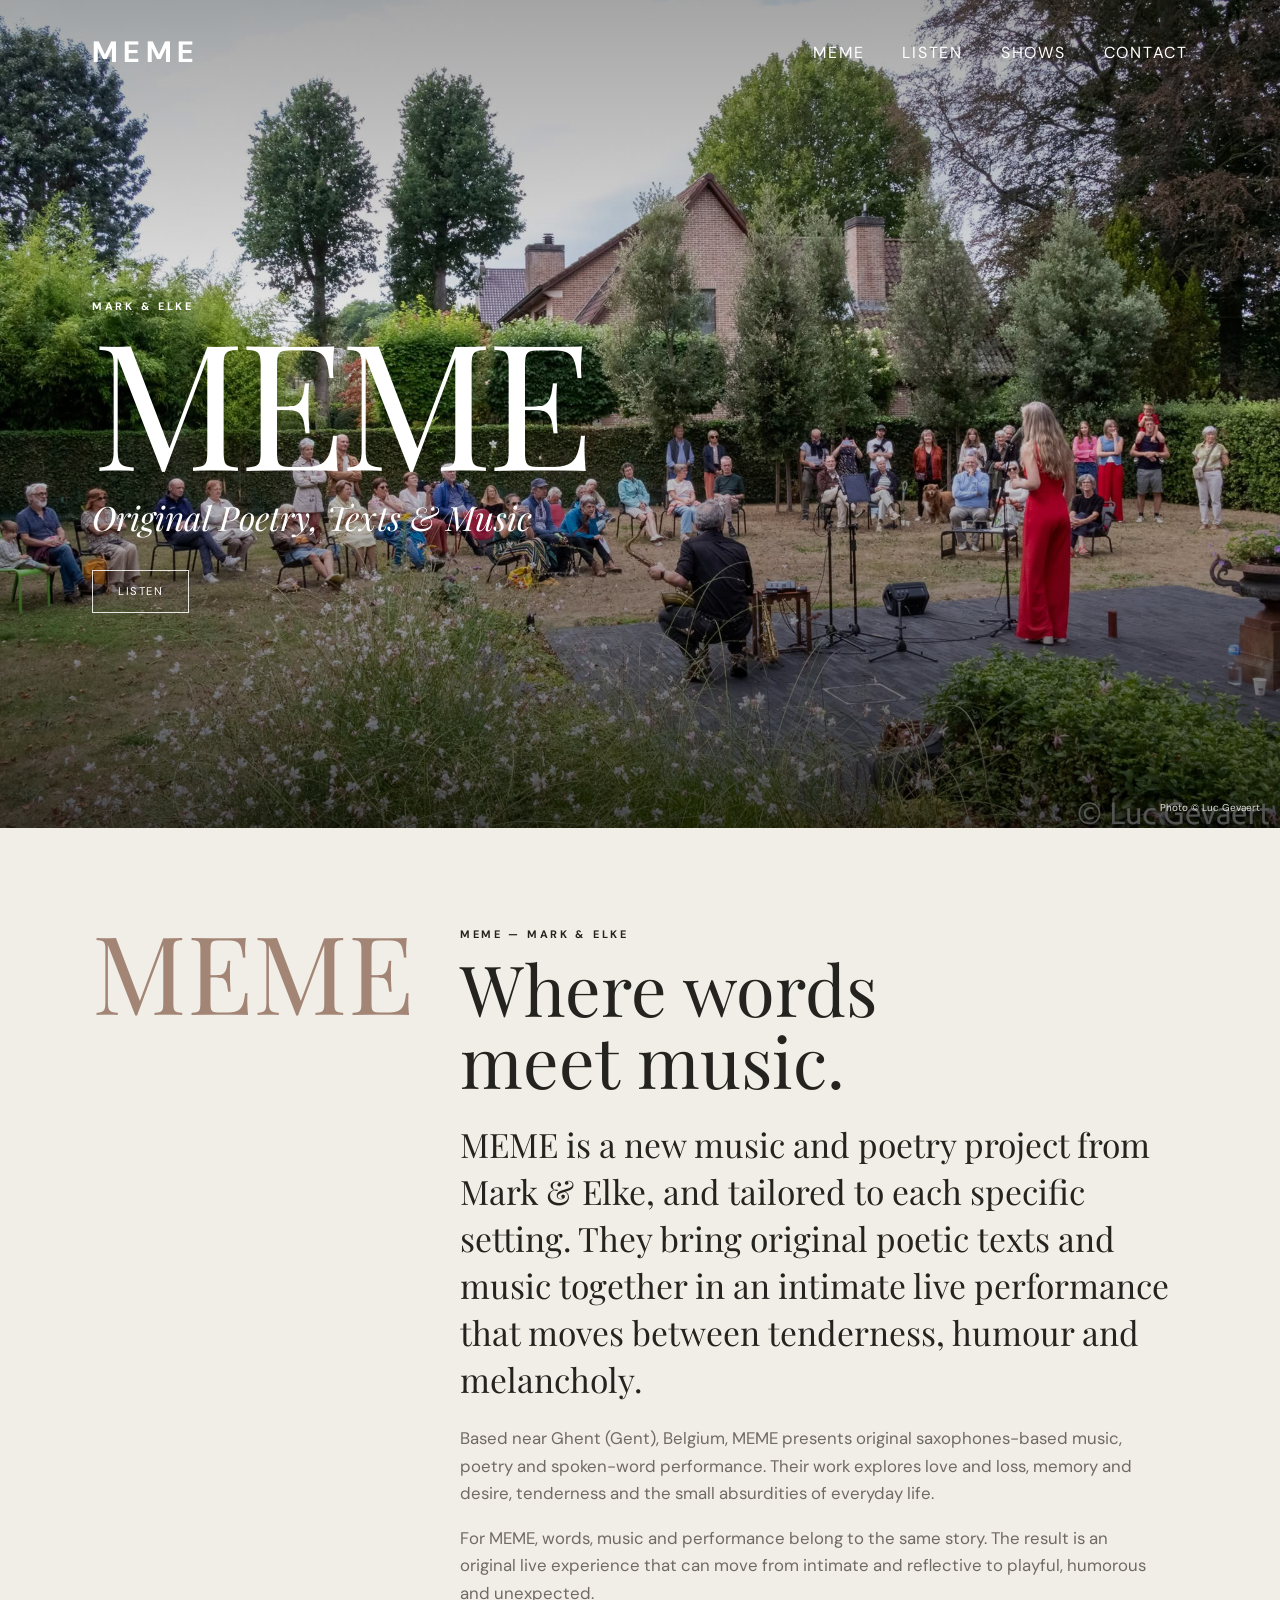
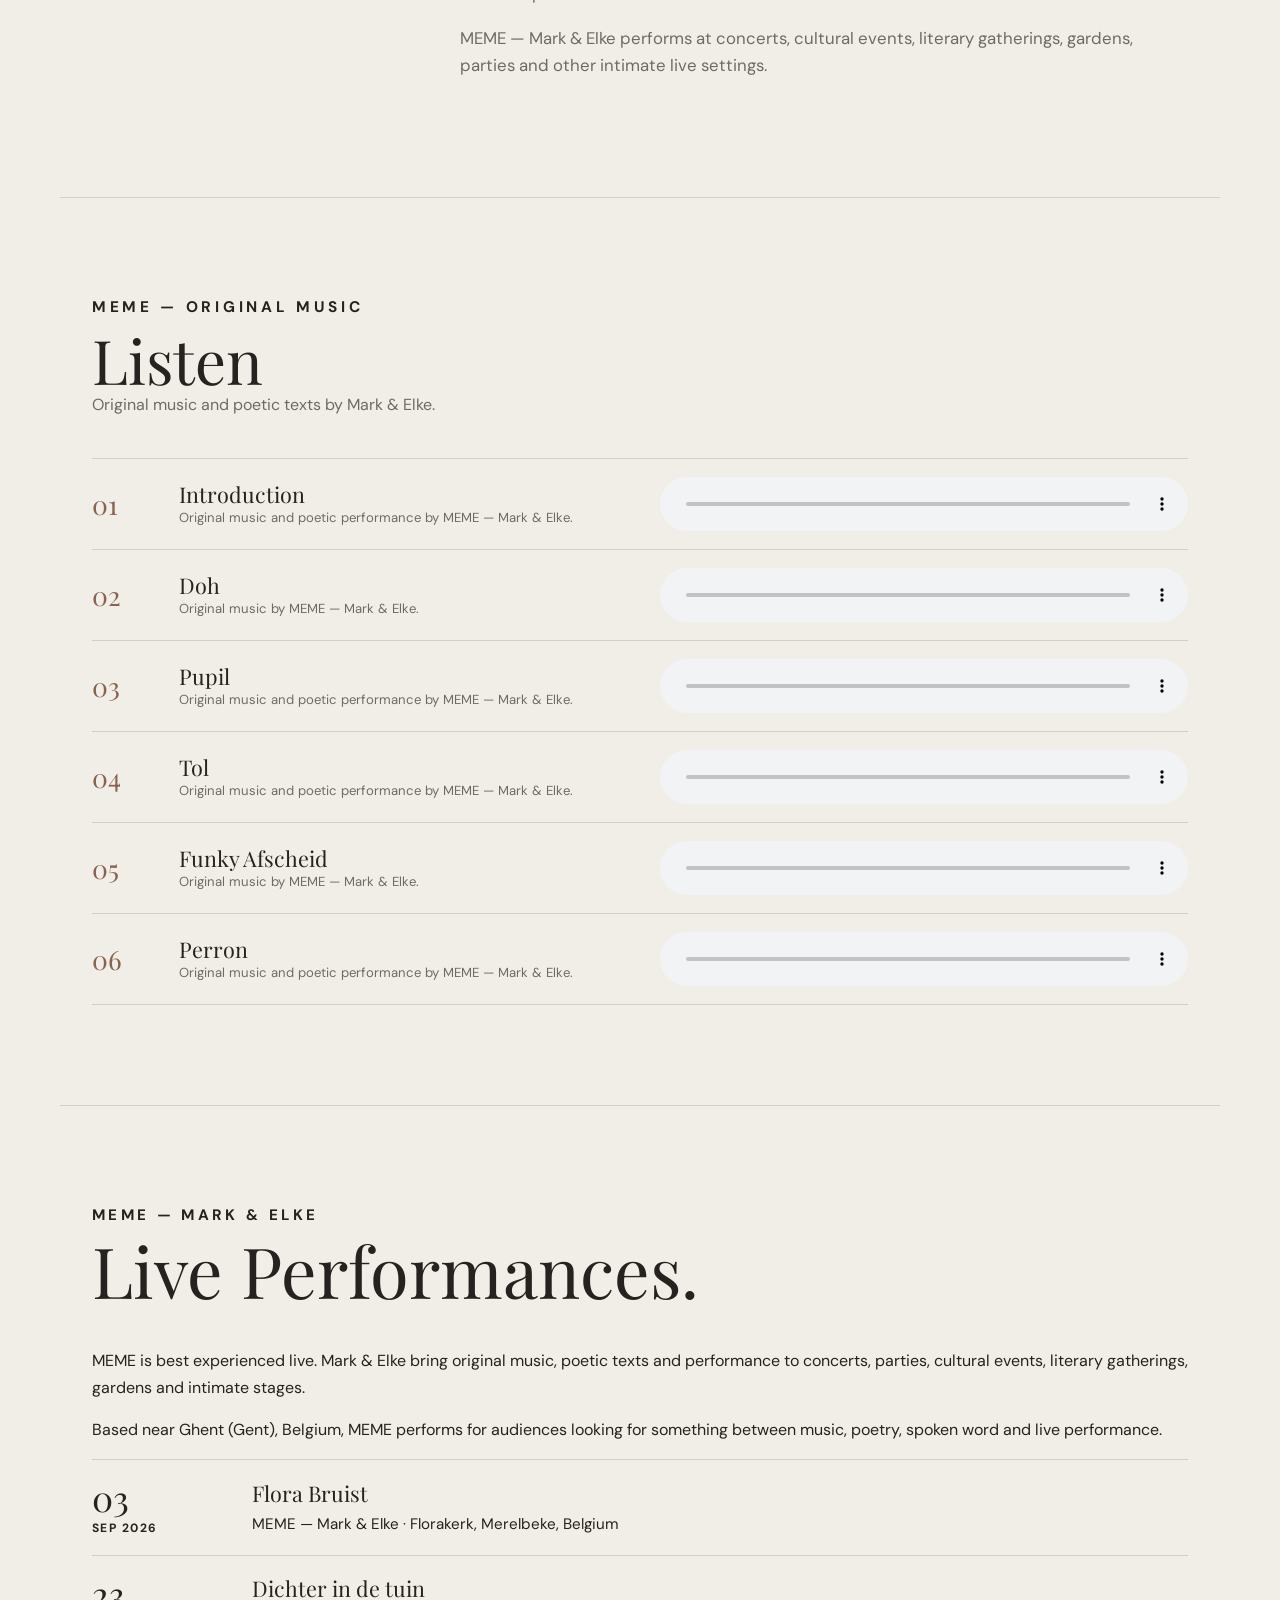
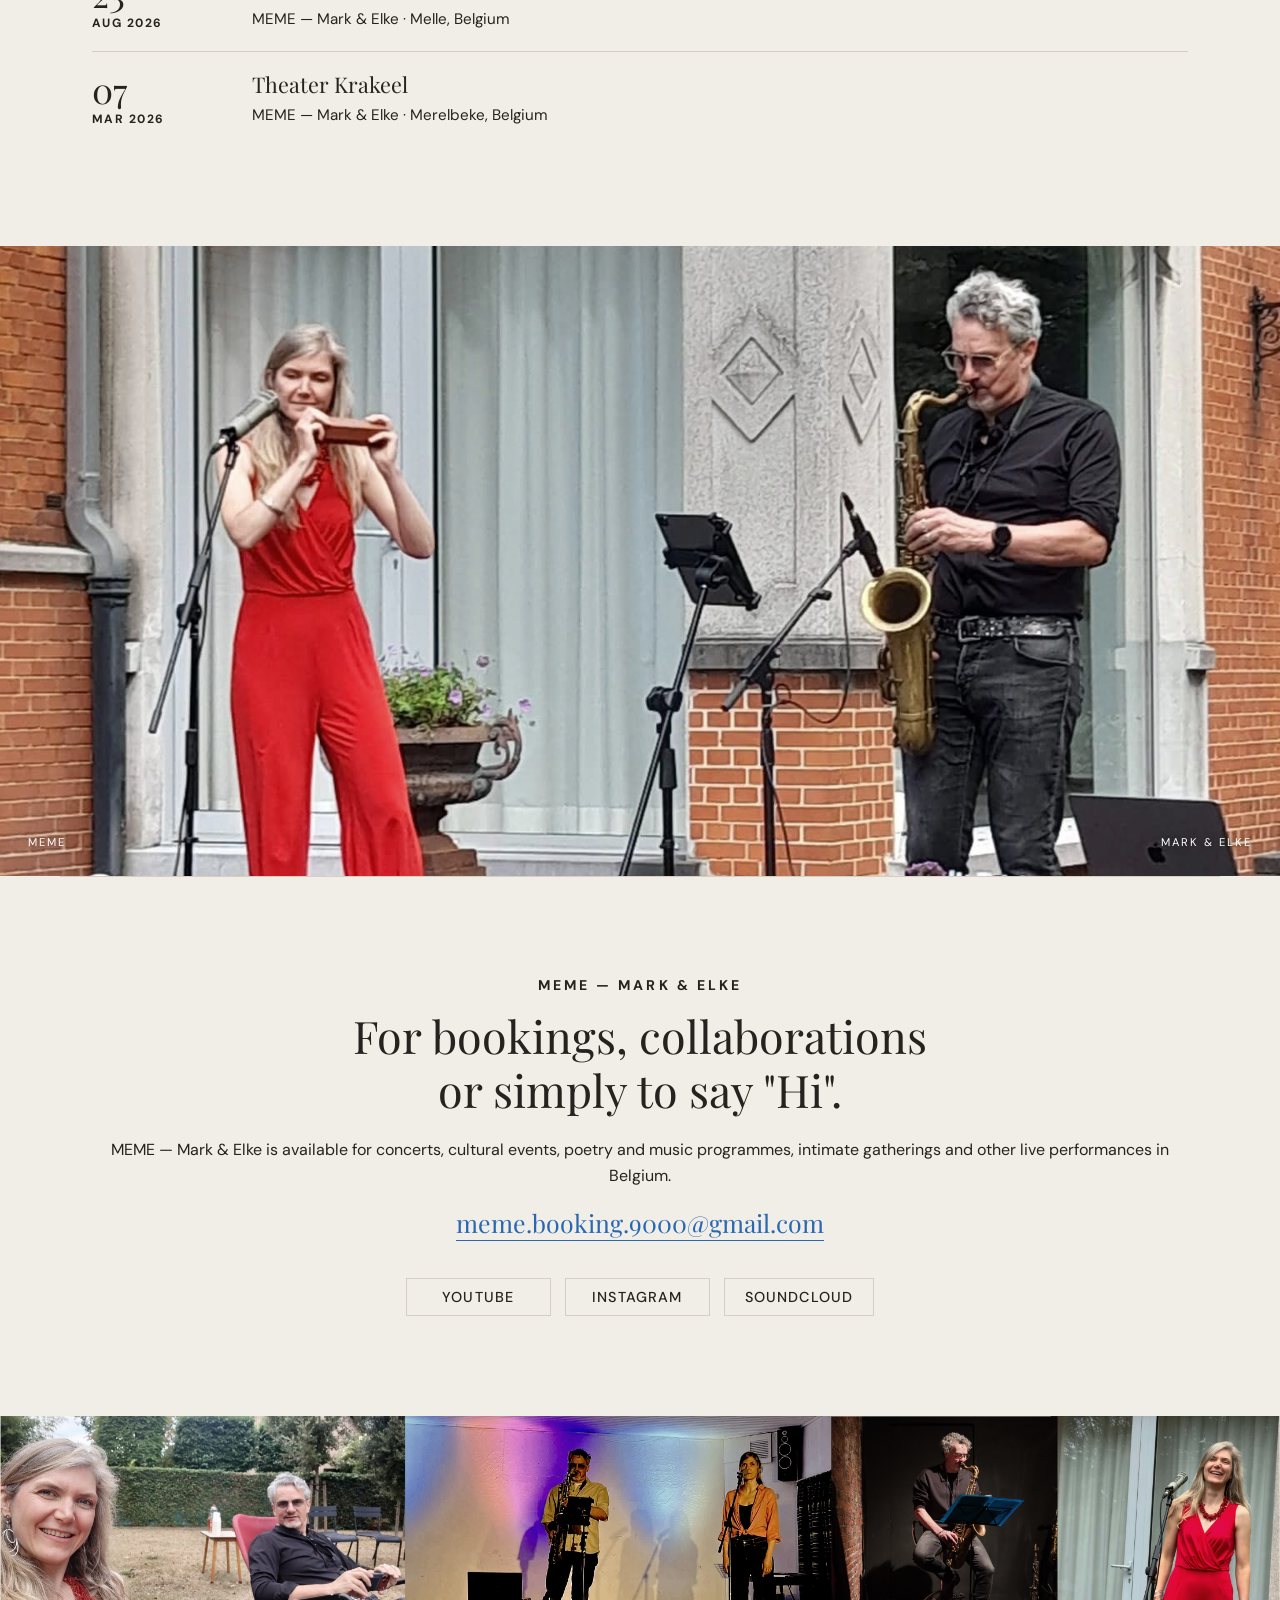
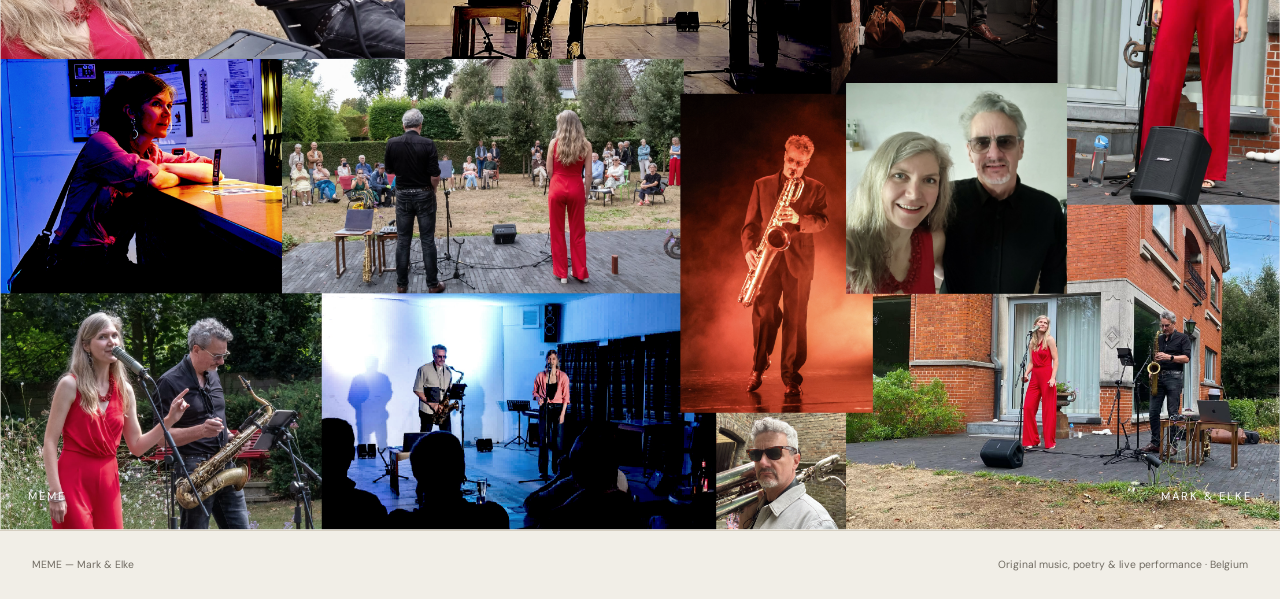
==== commit fc815000: "Revise project descriptions for clarity and emphasis Updated project description to emphasize its ne" ====
--- a/index.html
+++ b/index.html
@@ -16,7 +16,7 @@
 
   <meta
     name="description"
-    content="MEME — Mark &amp; Elke is a Belgian music and poetry project creating original music, poetic texts and intimate live performances. Based near Ghent (Gent), Belgium."
+    content="MEME — Mark &amp; Elke is a new Belgian music and poetry project featuring original saxophone music, poetic texts and intimate live performances. Based near Ghent (Gent), Belgium."
   >
 
   <meta
@@ -68,7 +68,7 @@
 
   <meta
     property="og:description"
-    content="MEME — Mark &amp; Elke is a Belgian music and poetry project creating original music, poetic texts and intimate live performances exploring love, loss, memory, desire and everyday life."
+    content="MEME — Mark &amp; Elke is a new Belgian music and poetry project creating original music, poetic texts and intimate live performances exploring love, loss, memory, desire and everyday life."
   >
 
   <meta
@@ -105,7 +105,7 @@
 
   <meta
     name="twitter:description"
-    content="Original music, poetry and intimate live performance by MEME — Mark &amp; Elke, based near Ghent, Belgium."
+    content="Original music, poetry and intimate live performances by MEME — Mark &amp; Elke, based near Ghent, Belgium."
   >
 
   <meta
@@ -136,13 +136,13 @@
 
     "url": "https://meem-9000.github.io/MEME/",
 
-    "description": "MEME — Mark & Elke is a Belgian music and poetry project creating original music, poetic texts and intimate live performances exploring love, loss, memory, desire and everyday life.",
-
+
+    "description": "MEME — Mark & Elke is a Ghent-based music and poetry project involving original music, poetic texts and intimate live performances exploring love, loss, memory, desire and everyday life. Performances are tailored to each specific setting",
     "genre": [
       "Original music",
       "Poetry",
       "Spoken word",
-      "Live performance"
+      "Saxophones"
     ],
 
     "areaServed": {
@@ -333,15 +333,16 @@
         </h2>
 
         <p class="lead">
-          MEME is the Belgian music and poetry project of
-          Mark &amp; Elke. They bring original poetic texts and
+          MEME is a new music and poetry project from 
+          Mark &amp; Elke, and tailored to each specific setting.
+          They bring original poetic texts and
           music together in an intimate live performance that
           moves between tenderness, humour and melancholy.
         </p>
 
         <p>
-          Based near Ghent (Gent), Belgium, MEME creates original
-          music, poetry and spoken-word performance. Their work
+          Based near Ghent (Gent), Belgium, MEME presents original
+          saxophones-based music, poetry and spoken-word performance. Their work
           explores love and loss, memory and desire, tenderness
           and the small absurdities of everyday life.
         </p>
@@ -354,7 +355,7 @@
         </p>
 
         <p>
-          MEME — Mark &amp; Elke performs in Belgium at concerts,
+          MEME — Mark &amp; Elke performs at concerts,
           cultural events, literary gatherings, gardens, parties
           and other intimate live settings.
         </p>
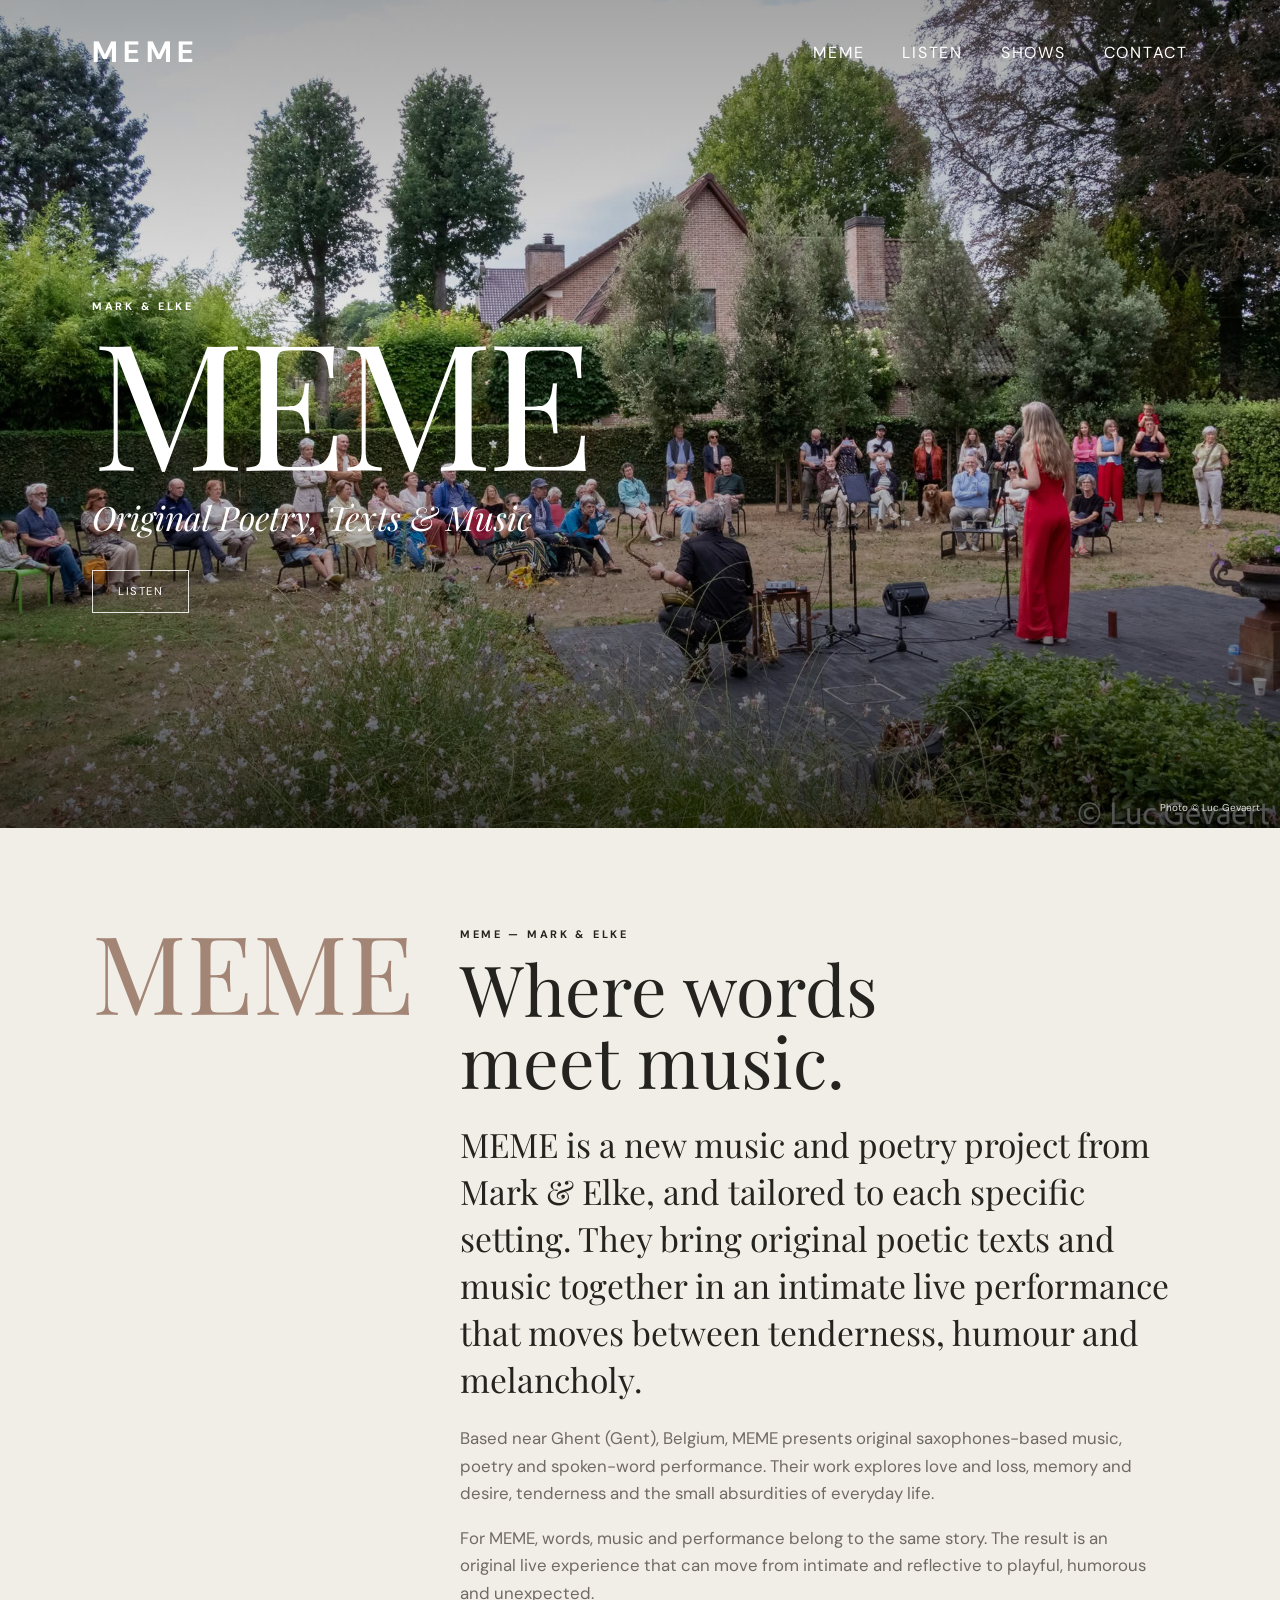
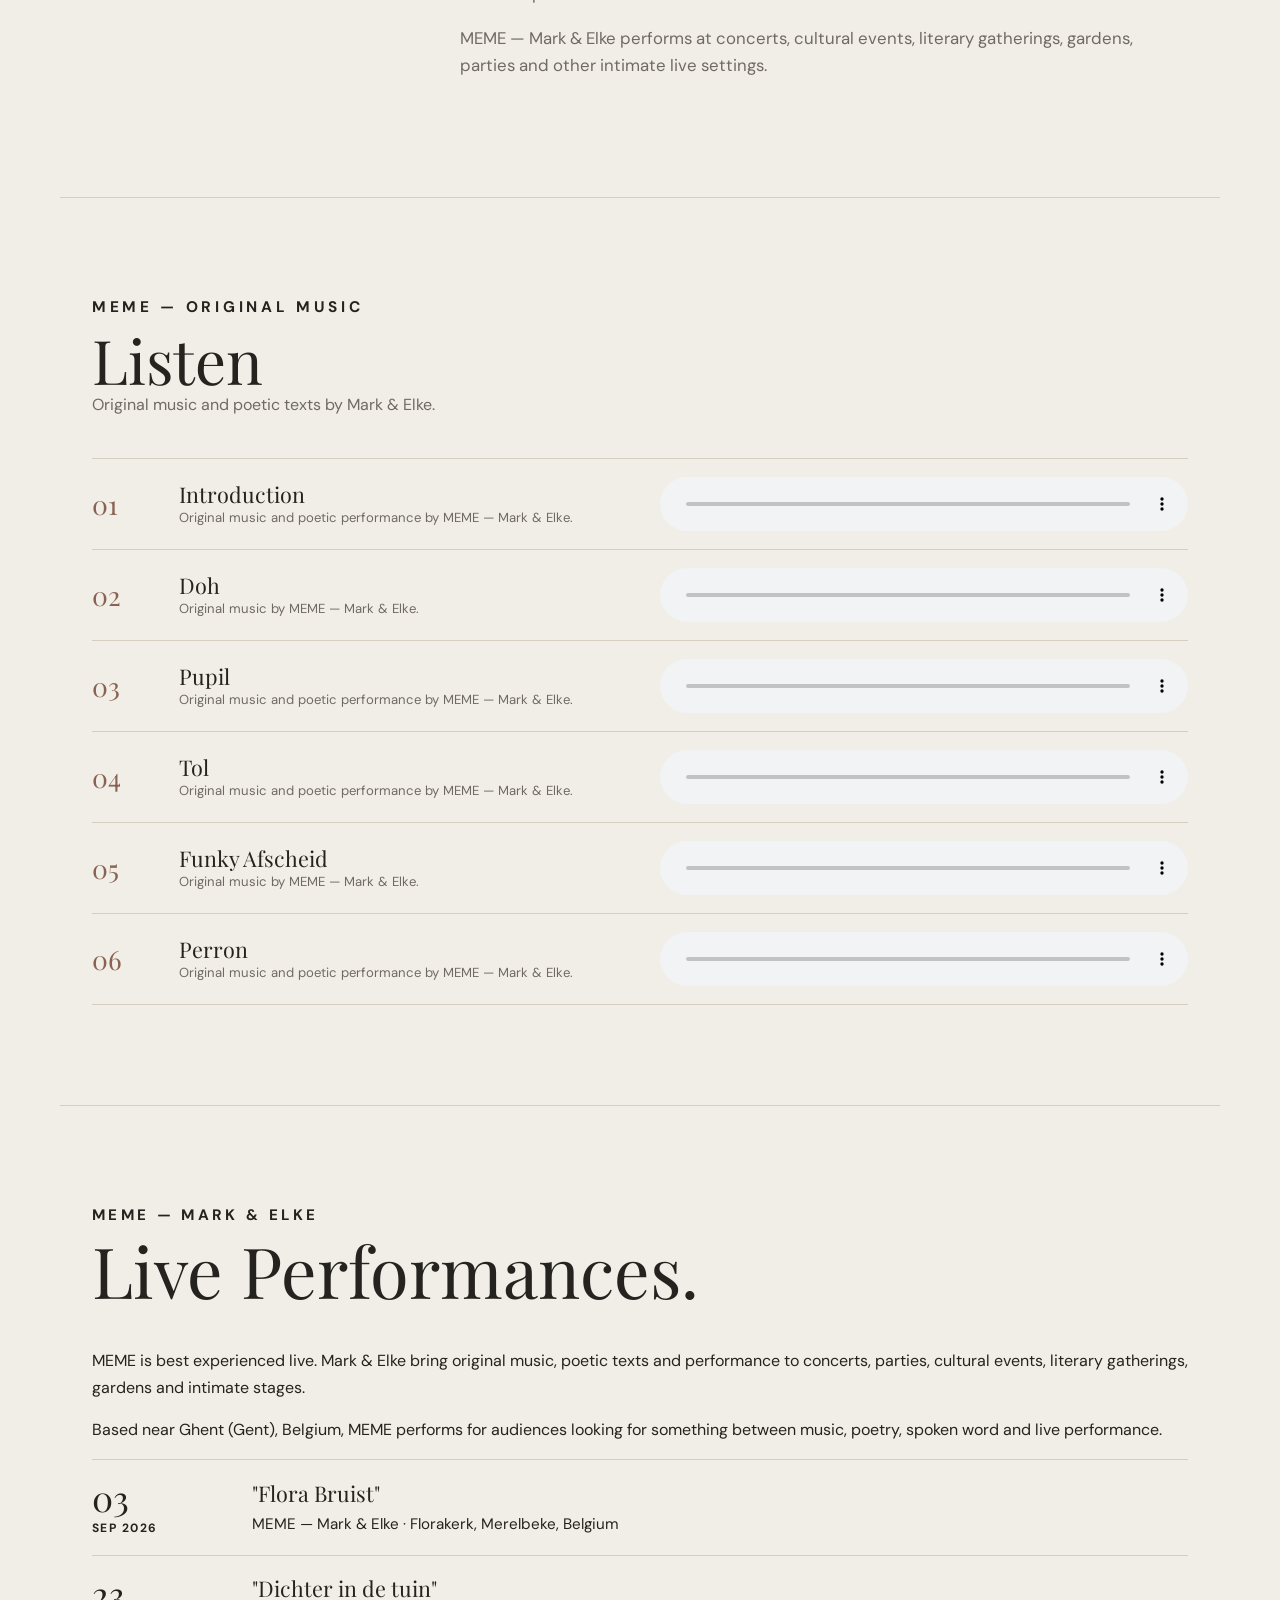
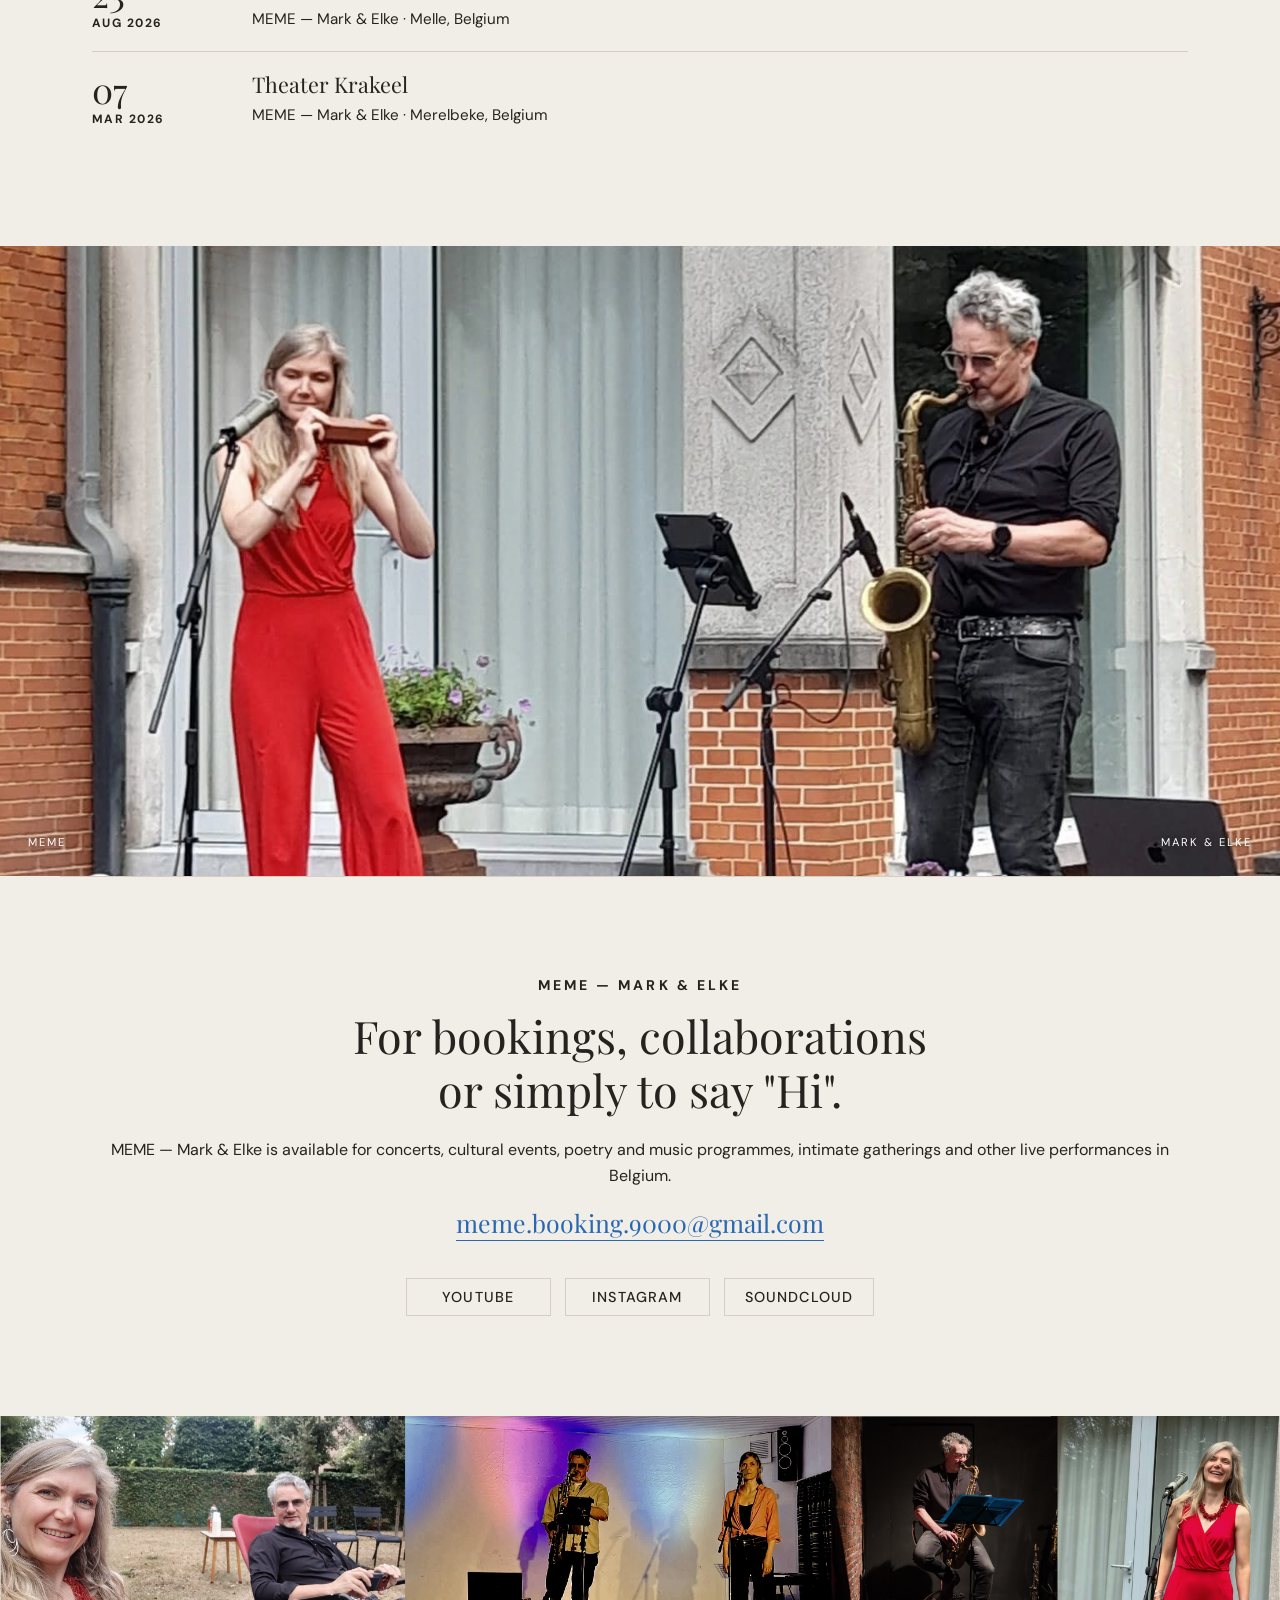
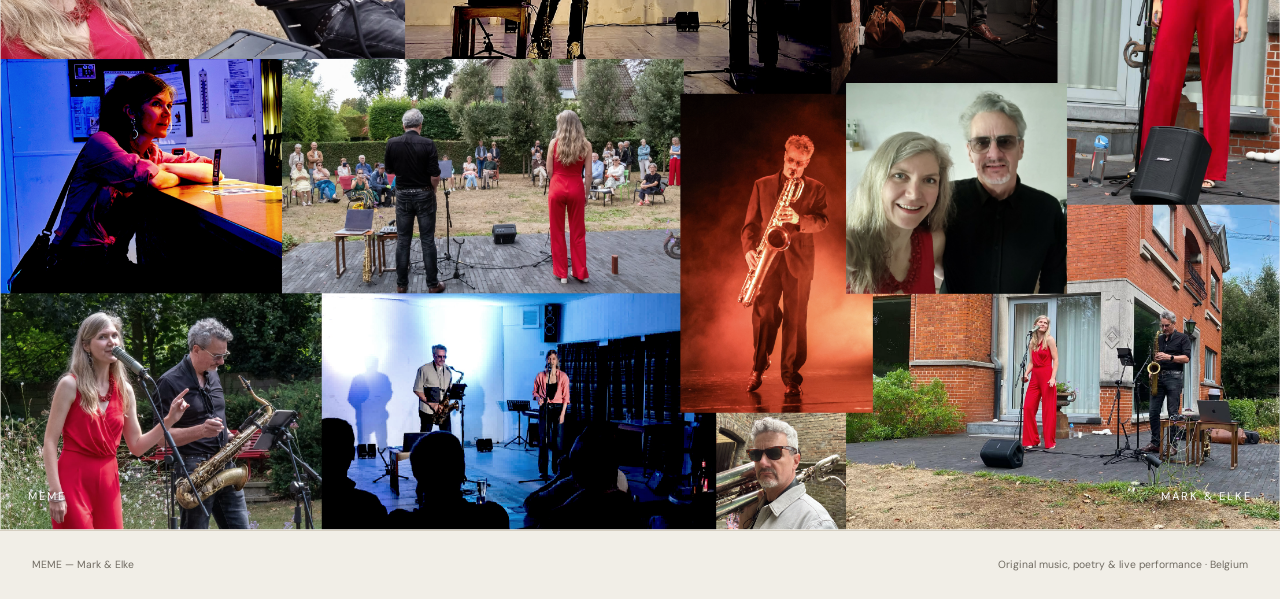
==== commit b46711c9: "Add quotes around event titles in index.html" ====
--- a/index.html
+++ b/index.html
@@ -703,7 +703,7 @@
           <div class="event-details">
 
             <h3>
-              Flora Bruist
+              "Flora Bruist"
             </h3>
 
             <p>
@@ -733,7 +733,7 @@
           <div class="event-details">
 
             <h3>
-              Dichter in de tuin
+              "Dichter in de tuin"
             </h3>
 
             <p>
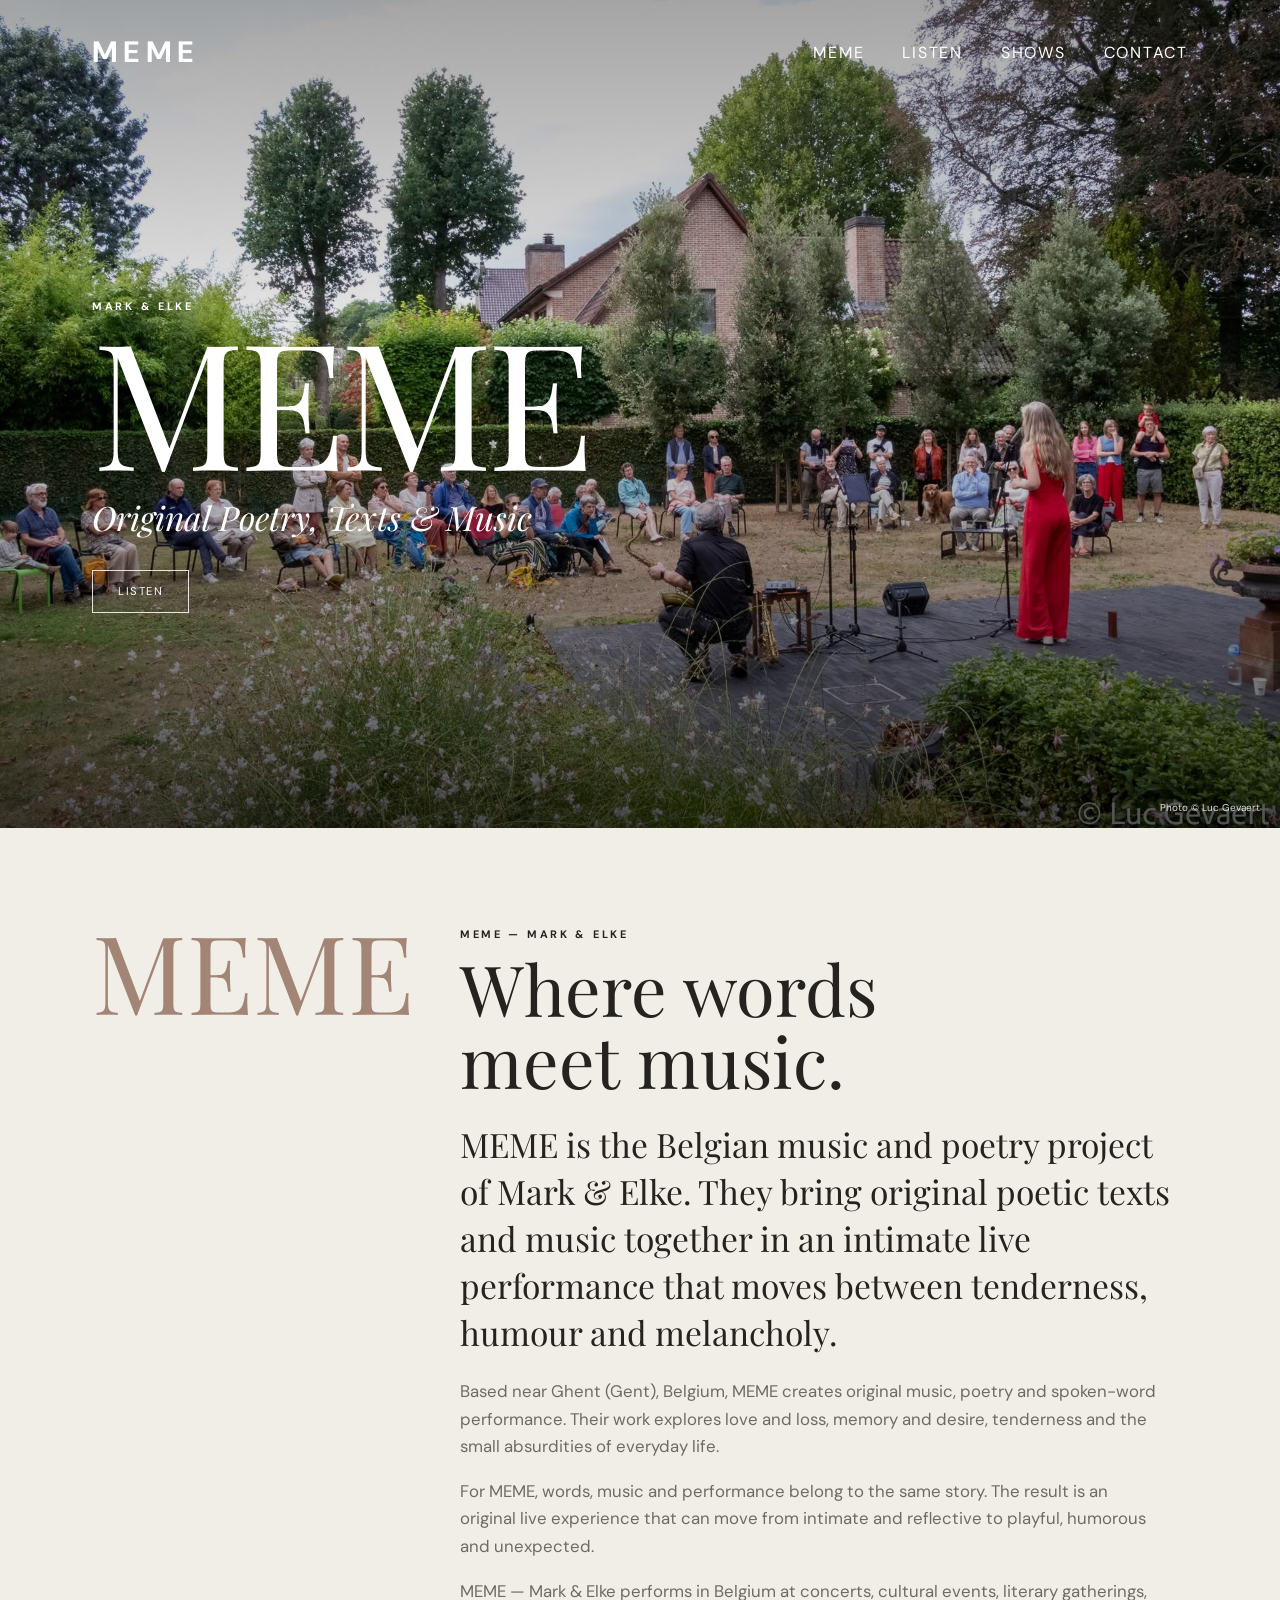
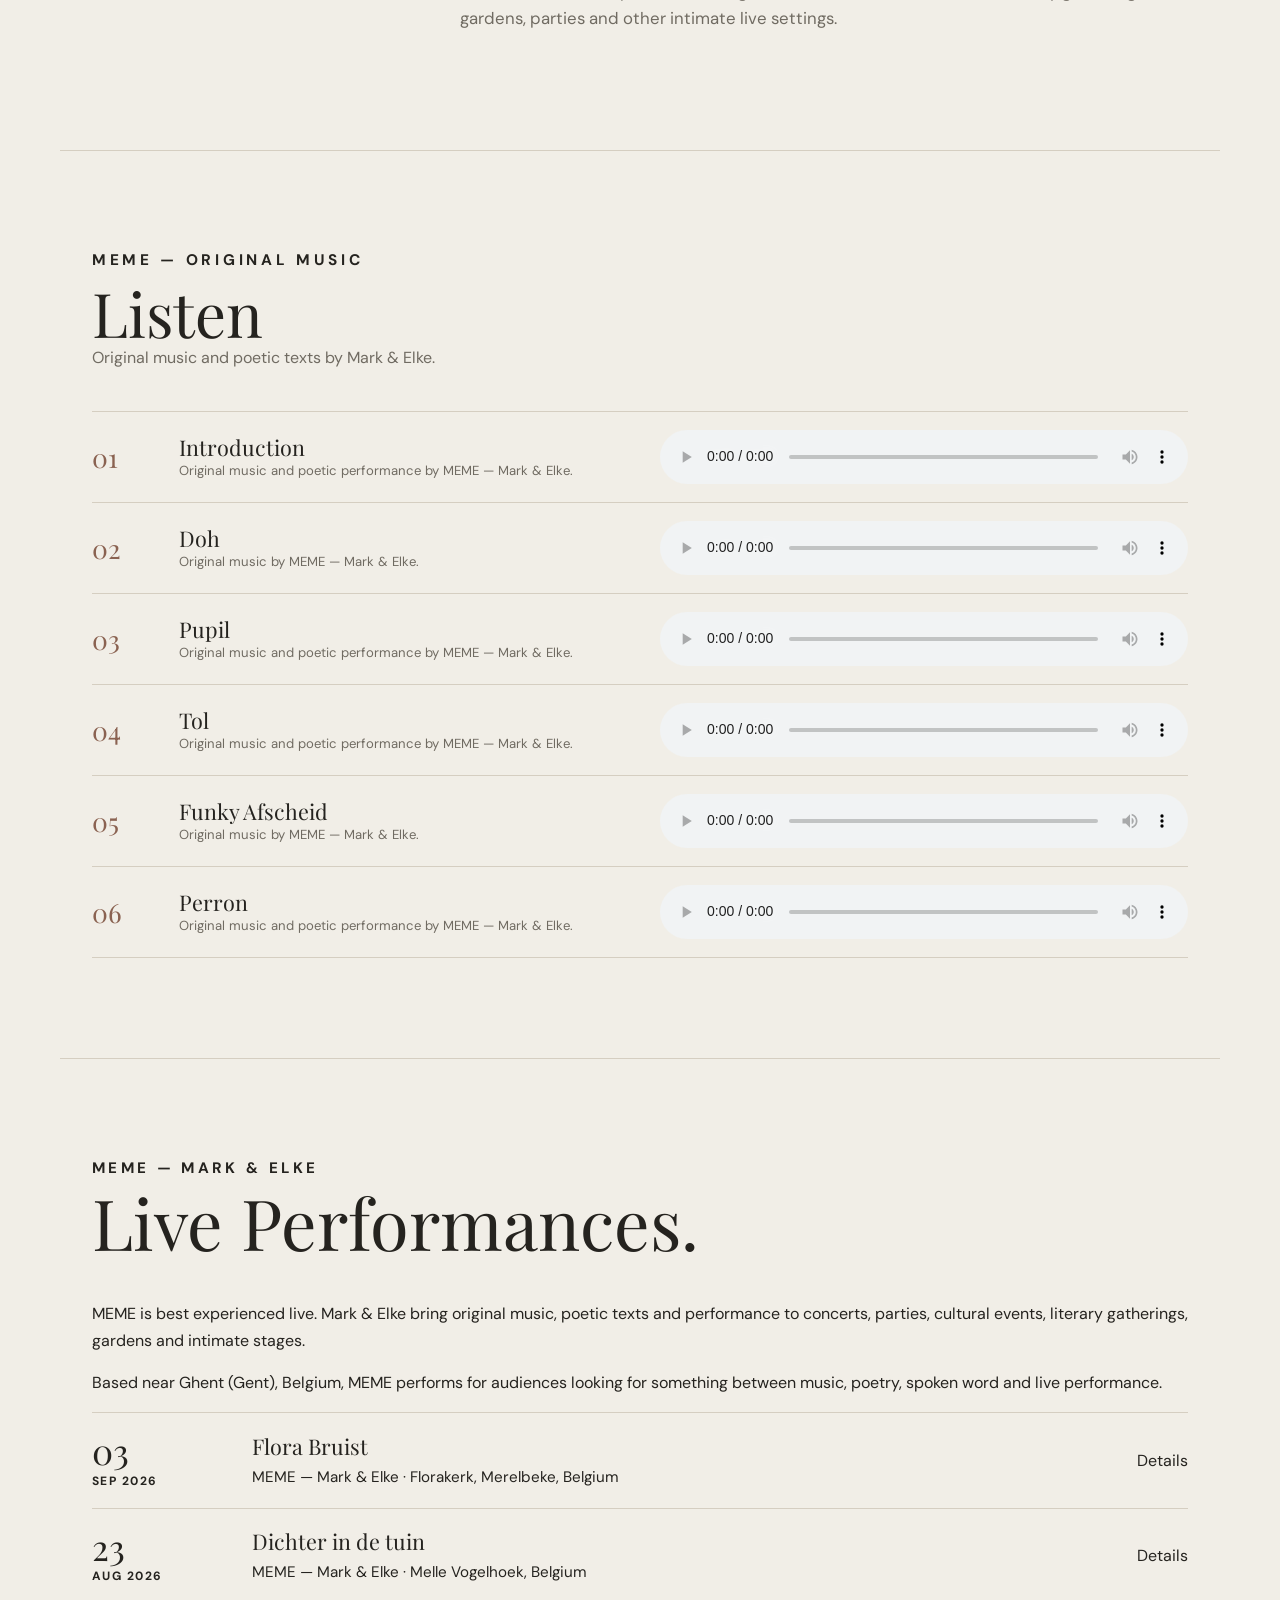
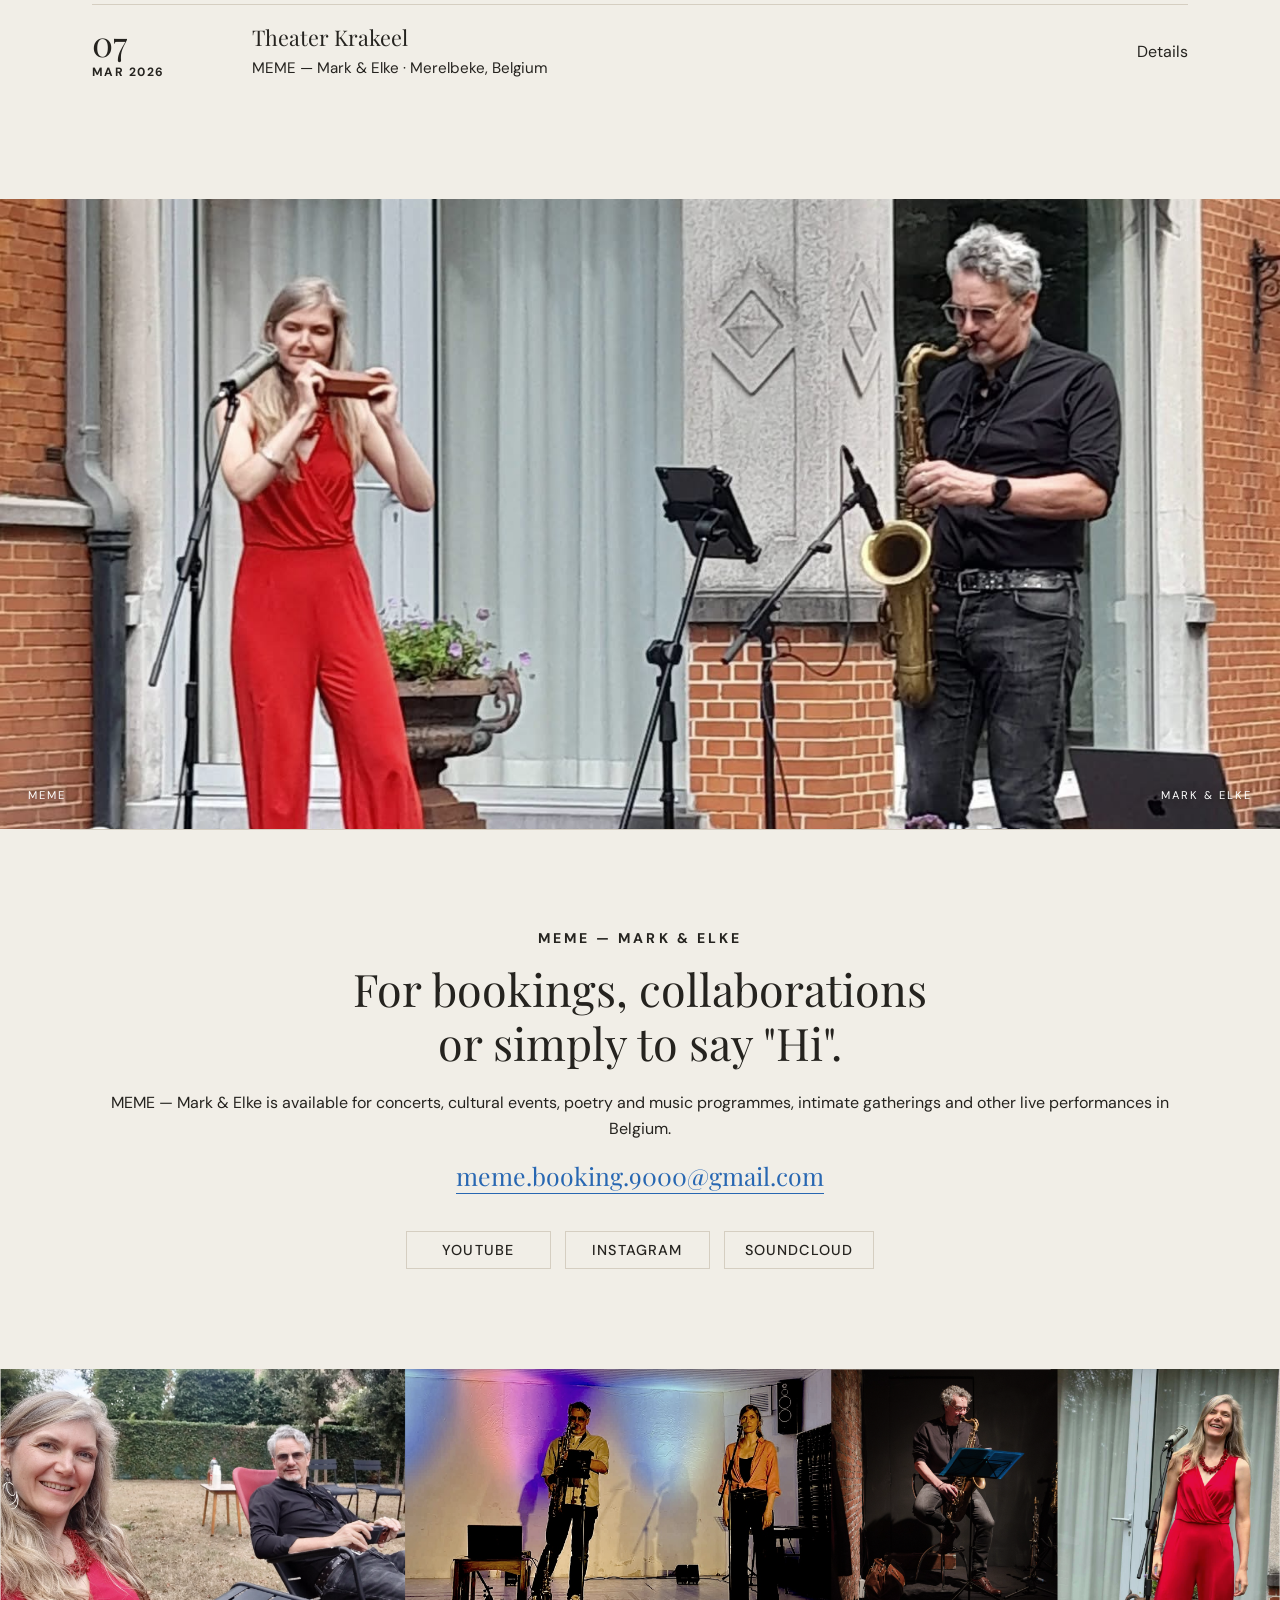
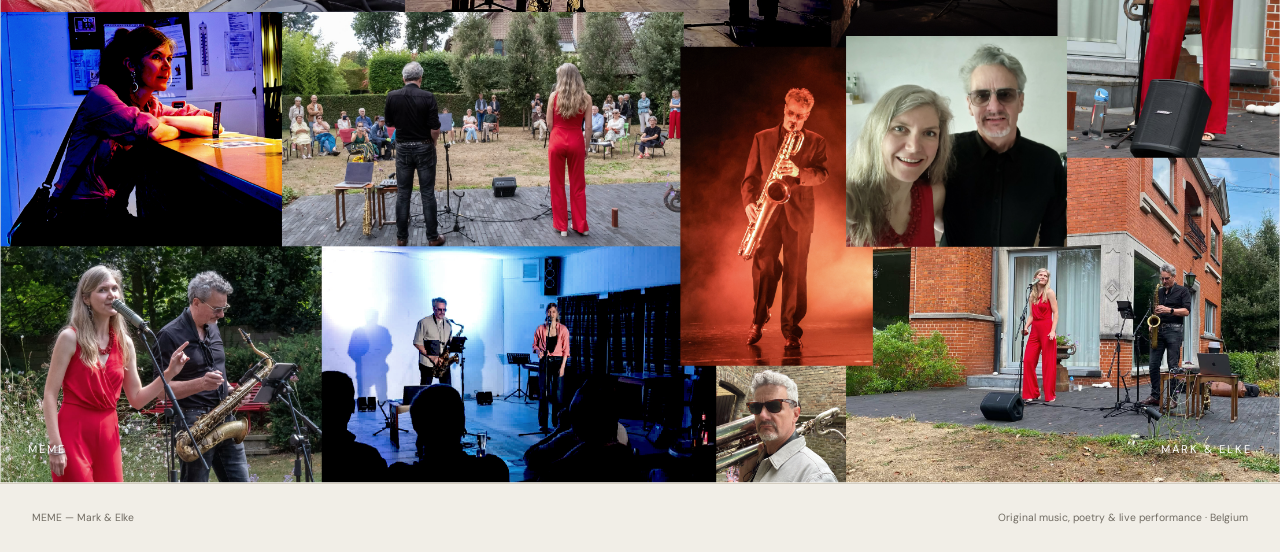
==== commit 91c0d095: "Refactor index.html for improved structure and content Updated the HTML structure and improved the c" ====
--- a/index.html
+++ b/index.html
@@ -5,24 +5,16 @@
 
   <meta charset="UTF-8">
 
-  <meta
-    name="viewport"
-    content="width=device-width, initial-scale=1.0"
-  >
-
-  <title>
-    MEME — Mark &amp; Elke | Original Music, Poetry &amp; Live Performance
-  </title>
+  <meta name="viewport" content="width=device-width, initial-scale=1.0">
+
+  <title>MEME — Mark &amp; Elke | Original Music, Poetry &amp; Live Performance</title>
 
   <meta
     name="description"
-    content="MEME — Mark &amp; Elke is a new Belgian music and poetry project featuring original saxophone music, poetic texts and intimate live performances. Based near Ghent (Gent), Belgium."
-  >
-
-  <meta
-    name="author"
-    content="MEME — Mark &amp; Elke"
-  >
+    content="MEME — Mark &amp; Elke is a Belgian music and poetry project creating original music, poetic texts and intimate live performances. Based near Ghent (Gent), Belgium."
+  >
+
+  <meta name="author" content="MEME — Mark &amp; Elke">
 
   <meta
     name="robots"
@@ -34,10 +26,7 @@
     content="index, follow, max-image-preview:large, max-snippet:-1, max-video-preview:-1"
   >
 
-  <meta
-    name="theme-color"
-    content="#f1eee7"
-  >
+  <meta name="theme-color" content="#f1eee7">
 
   <link
     rel="canonical"
@@ -68,7 +57,7 @@
 
   <meta
     property="og:description"
-    content="MEME — Mark &amp; Elke is a new Belgian music and poetry project creating original music, poetic texts and intimate live performances exploring love, loss, memory, desire and everyday life."
+    content="MEME — Mark &amp; Elke is a Belgian music and poetry project creating original music, poetic texts and intimate live performances exploring love, loss, memory, desire and everyday life."
   >
 
   <meta
@@ -86,17 +75,11 @@
     content="MEME — Mark and Elke performing live"
   >
 
-  <meta
-    property="og:locale"
-    content="en_BE"
-  >
+  <meta property="og:locale" content="en_BE">
 
   <!-- Twitter / X -->
 
-  <meta
-    name="twitter:card"
-    content="summary_large_image"
-  >
+  <meta name="twitter:card" content="summary_large_image">
 
   <meta
     name="twitter:title"
@@ -105,7 +88,7 @@
 
   <meta
     name="twitter:description"
-    content="Original music, poetry and intimate live performances by MEME — Mark &amp; Elke, based near Ghent, Belgium."
+    content="Original music, poetry and intimate live performance by MEME — Mark &amp; Elke, based near Ghent, Belgium."
   >
 
   <meta
@@ -118,38 +101,31 @@
     content="MEME — Mark and Elke performing live"
   >
 
-  <!-- Structured data: MEME music group -->
+  <!-- Structured data -->
 
   <script type="application/ld+json">
   {
     "@context": "https://schema.org",
     "@type": "MusicGroup",
     "@id": "https://meem-9000.github.io/MEME/#meme-mark-elke",
-
     "name": "MEME — Mark & Elke",
-
     "alternateName": [
       "MEME Mark & Elke",
       "MEME music",
       "MEME Belgium"
     ],
-
     "url": "https://meem-9000.github.io/MEME/",
-
-
-    "description": "MEME — Mark & Elke is a Ghent-based music and poetry project involving original music, poetic texts and intimate live performances exploring love, loss, memory, desire and everyday life. Performances are tailored to each specific setting",
+    "description": "MEME — Mark & Elke is a Belgian music and poetry project creating original music, poetic texts and intimate live performances.",
     "genre": [
       "Original music",
       "Poetry",
       "Spoken word",
-      "Saxophones"
+      "Live performance"
     ],
-
     "areaServed": {
       "@type": "Country",
       "name": "Belgium"
     },
-
     "foundingLocation": {
       "@type": "Place",
       "name": "Ghent, Belgium",
@@ -159,7 +135,6 @@
         "addressCountry": "BE"
       }
     },
-
     "member": [
       {
         "@type": "Person",
@@ -170,13 +145,11 @@
         "name": "Elke"
       }
     ],
-
     "image": [
       "https://meem-9000.github.io/MEME/images/meem-hero.JPG",
       "https://meem-9000.github.io/MEME/images/sax-shaker-2.JPG",
       "https://meem-9000.github.io/MEME/images/Compilation-4.png"
     ],
-
     "sameAs": [
       "https://www.instagram.com/meme.9000.26/",
       "https://soundcloud.com/Elke-645745970",
@@ -185,27 +158,18 @@
   }
   </script>
 
-  <!-- Structured data: website -->
-
   <script type="application/ld+json">
   {
     "@context": "https://schema.org",
     "@type": "WebSite",
-
     "@id": "https://meem-9000.github.io/MEME/#website",
-
     "name": "MEME — Mark & Elke",
-
     "alternateName": "MEME Mark & Elke",
-
     "url": "https://meem-9000.github.io/MEME/",
-
     "description": "Official website of MEME — Mark & Elke, a Belgian music and poetry project.",
-
     "publisher": {
       "@id": "https://meem-9000.github.io/MEME/#meme-mark-elke"
     },
-
     "inLanguage": "en"
   }
   </script>
@@ -214,10 +178,6 @@
 
 
 <body>
-
-  <!-- ==================================================
-       HEADER
-       ================================================== -->
 
   <header class="site-header">
 
@@ -231,21 +191,13 @@
 
     <nav aria-label="Main navigation">
 
-      <a href="#MEME">
-        MEME
-      </a>
-
-      <a href="#listen">
-        Listen
-      </a>
-
-      <a href="#Shows">
-        Shows
-      </a>
-
-      <a href="#contact">
-        Contact
-      </a>
+      <a href="#MEME">MEME</a>
+
+      <a href="#listen">Listen</a>
+
+      <a href="#Shows">Shows</a>
+
+      <a href="#contact">Contact</a>
 
     </nav>
 
@@ -254,9 +206,8 @@
 
   <main id="top">
 
-    <!-- ==================================================
-         HERO PHOTOGRAPH
-         ================================================== -->
+
+    <!-- HERO -->
 
     <section
       class="hero"
@@ -305,9 +256,7 @@
     </section>
 
 
-    <!-- ==================================================
-         ABOUT MEME
-         ================================================== -->
+    <!-- ABOUT -->
 
     <section
       id="MEME"
@@ -333,16 +282,15 @@
         </h2>
 
         <p class="lead">
-          MEME is a new music and poetry project from 
-          Mark &amp; Elke, and tailored to each specific setting.
-          They bring original poetic texts and
+          MEME is the Belgian music and poetry project of
+          Mark &amp; Elke. They bring original poetic texts and
           music together in an intimate live performance that
           moves between tenderness, humour and melancholy.
         </p>
 
         <p>
-          Based near Ghent (Gent), Belgium, MEME presents original
-          saxophones-based music, poetry and spoken-word performance. Their work
+          Based near Ghent (Gent), Belgium, MEME creates original
+          music, poetry and spoken-word performance. Their work
           explores love and loss, memory and desire, tenderness
           and the small absurdities of everyday life.
         </p>
@@ -355,7 +303,7 @@
         </p>
 
         <p>
-          MEME — Mark &amp; Elke performs at concerts,
+          MEME — Mark &amp; Elke performs in Belgium at concerts,
           cultural events, literary gatherings, gardens, parties
           and other intimate live settings.
         </p>
@@ -365,9 +313,7 @@
     </section>
 
 
-    <!-- ==================================================
-         MUSIC
-         ================================================== -->
+    <!-- LISTEN -->
 
     <section
       id="listen"
@@ -392,22 +338,13 @@
       </div>
 
 
-      <!-- TRACK 01 -->
-
       <div class="player-card">
 
-        <div
-          class="track-number"
-          aria-hidden="true"
-        >
-          01
-        </div>
+        <div class="track-number" aria-hidden="true">01</div>
 
         <div class="track-info">
 
-          <h3>
-            Introduction
-          </h3>
+          <h3>Introduction</h3>
 
           <p>
             Original music and poetic performance by
@@ -421,35 +358,23 @@
           preload="metadata"
           aria-label="MEME — Mark and Elke — Introduction"
         >
-
           <source
             src="audio/Introduction_FINAL-c.mp3"
             type="audio/mpeg"
           >
-
           Your browser does not support audio playback.
-
         </audio>
 
       </div>
 
 
-      <!-- TRACK 02 -->
-
       <div class="player-card">
 
-        <div
-          class="track-number"
-          aria-hidden="true"
-        >
-          02
-        </div>
+        <div class="track-number" aria-hidden="true">02</div>
 
         <div class="track-info">
 
-          <h3>
-            Doh
-          </h3>
+          <h3>Doh</h3>
 
           <p>
             Original music by MEME — Mark &amp; Elke.
@@ -462,35 +387,23 @@
           preload="metadata"
           aria-label="MEME — Mark and Elke — Doh"
         >
-
           <source
             src="audio/Doh.mp3"
             type="audio/mpeg"
           >
-
           Your browser does not support audio playback.
-
         </audio>
 
       </div>
 
 
-      <!-- TRACK 03 -->
-
       <div class="player-card">
 
-        <div
-          class="track-number"
-          aria-hidden="true"
-        >
-          03
-        </div>
+        <div class="track-number" aria-hidden="true">03</div>
 
         <div class="track-info">
 
-          <h3>
-            Pupil
-          </h3>
+          <h3>Pupil</h3>
 
           <p>
             Original music and poetic performance by
@@ -504,35 +417,23 @@
           preload="metadata"
           aria-label="MEME — Mark and Elke — Pupil"
         >
-
           <source
             src="audio/Pupil_FINAL-c.mp3"
             type="audio/mpeg"
           >
-
           Your browser does not support audio playback.
-
         </audio>
 
       </div>
 
 
-      <!-- TRACK 04 -->
-
       <div class="player-card">
 
-        <div
-          class="track-number"
-          aria-hidden="true"
-        >
-          04
-        </div>
+        <div class="track-number" aria-hidden="true">04</div>
 
         <div class="track-info">
 
-          <h3>
-            Tol
-          </h3>
+          <h3>Tol</h3>
 
           <p>
             Original music and poetic performance by
@@ -546,35 +447,23 @@
           preload="metadata"
           aria-label="MEME — Mark and Elke — Tol"
         >
-
           <source
             src="audio/Tol_FINAL-c.mp3"
             type="audio/mpeg"
           >
-
           Your browser does not support audio playback.
-
         </audio>
 
       </div>
 
 
-      <!-- TRACK 05 -->
-
       <div class="player-card">
 
-        <div
-          class="track-number"
-          aria-hidden="true"
-        >
-          05
-        </div>
+        <div class="track-number" aria-hidden="true">05</div>
 
         <div class="track-info">
 
-          <h3>
-            Funky Afscheid
-          </h3>
+          <h3>Funky Afscheid</h3>
 
           <p>
             Original music by MEME — Mark &amp; Elke.
@@ -587,35 +476,23 @@
           preload="metadata"
           aria-label="MEME — Mark and Elke — Funky Afscheid"
         >
-
           <source
             src="audio/Funky_Afscheid_FINAL2c.mp3"
             type="audio/mpeg"
           >
-
           Your browser does not support audio playback.
-
         </audio>
 
       </div>
 
 
-      <!-- TRACK 06 -->
-
       <div class="player-card">
 
-        <div
-          class="track-number"
-          aria-hidden="true"
-        >
-          06
-        </div>
+        <div class="track-number" aria-hidden="true">06</div>
 
         <div class="track-info">
 
-          <h3>
-            Perron
-          </h3>
+          <h3>Perron</h3>
 
           <p>
             Original music and poetic performance by
@@ -629,14 +506,11 @@
           preload="metadata"
           aria-label="MEME — Mark and Elke — Perron"
         >
-
           <source
             src="audio/Perron_FINAL.mp3"
             type="audio/mpeg"
           >
-
           Your browser does not support audio playback.
-
         </audio>
 
       </div>
@@ -644,9 +518,7 @@
     </section>
 
 
-    <!-- ==================================================
-         SHOWS
-         ================================================== -->
+    <!-- SHOWS -->
 
     <section
       id="Shows"
@@ -686,24 +558,23 @@
 
       <div class="event-list">
 
+
+        <!-- FLORA BRUIST -->
+
         <article class="event">
 
           <div class="event-date">
 
-            <strong>
-              03
-            </strong>
-
-            <span>
-              SEP 2026
-            </span>
+            <strong>03</strong>
+
+            <span>SEP 2026</span>
 
           </div>
 
           <div class="event-details">
 
             <h3>
-              "Flora Bruist"
+              Flora Bruist
             </h3>
 
             <p>
@@ -713,49 +584,66 @@
 
           </div>
 
+          <a
+            class="event-details-button"
+            href="https://www.google.com/search?q=%22Flora+Bruist%22+Florakerk+Merelbeke"
+            target="_blank"
+            rel="noopener noreferrer"
+            aria-label="Find details about Flora Bruist"
+          >
+            Details
+          </a>
+
         </article>
 
 
+        <!-- DICHTER IN DE TUIN -->
+
         <article class="event">
 
           <div class="event-date">
 
-            <strong>
-              23
-            </strong>
-
-            <span>
-              AUG 2026
-            </span>
+            <strong>23</strong>
+
+            <span>AUG 2026</span>
 
           </div>
 
           <div class="event-details">
 
             <h3>
-              "Dichter in de tuin"
+              Dichter in de tuin
             </h3>
 
             <p>
-              MEME — Mark &amp; Elke · Melle, Belgium
+              MEME — Mark &amp; Elke · Melle Vogelhoek,
+              Belgium
             </p>
 
           </div>
 
+          <a
+            class="event-details-button"
+            href="https://dichterindetuin.be/"
+            target="_blank"
+            rel="noopener noreferrer"
+            aria-label="Details of Dichter in de tuin"
+          >
+            Details
+          </a>
+
         </article>
 
 
+        <!-- THEATER KRAKEEL -->
+
         <article class="event">
 
           <div class="event-date">
 
-            <strong>
-              07
-            </strong>
-
-            <span>
-              MAR 2026
-            </span>
+            <strong>07</strong>
+
+            <span>MAR 2026</span>
 
           </div>
 
@@ -766,21 +654,31 @@
             </h3>
 
             <p>
-              MEME — Mark &amp; Elke · Merelbeke, Belgium
+              MEME — Mark &amp; Elke · Merelbeke,
+              Belgium
             </p>
 
           </div>
 
+          <a
+            class="event-details-button"
+            href="https://www.krakeel.be/"
+            target="_blank"
+            rel="noopener noreferrer"
+            aria-label="Details about Theater Krakeel"
+          >
+            Details
+          </a>
+
         </article>
 
+
       </div>
 
     </section>
 
 
-    <!-- ==================================================
-         SECOND PHOTOGRAPH
-         ================================================== -->
+    <!-- SECOND PHOTOGRAPH -->
 
     <section
       class="photo-break photo-break-cover"
@@ -794,22 +692,16 @@
 
       <div class="photo-caption">
 
-        <span>
-          MEME
-        </span>
-
-        <span>
-          Mark &amp; Elke
-        </span>
+        <span>MEME</span>
+
+        <span>Mark &amp; Elke</span>
 
       </div>
 
     </section>
 
 
-    <!-- ==================================================
-         CONTACT
-         ================================================== -->
+    <!-- CONTACT -->
 
     <section
       id="contact"
@@ -822,11 +714,9 @@
       </p>
 
       <h2 id="contact-heading">
-
         For bookings, collaborations
         <br>
         or simply to say "Hi".
-
       </h2>
 
       <p>
@@ -839,7 +729,6 @@
       <a
         class="email"
         href="mailto:meme.booking.9000@gmail.com"
-        aria-label="Email MEME — Mark and Elke"
       >
         meme.booking.9000@gmail.com
       </a>
@@ -860,7 +749,6 @@
           YouTube
         </a>
 
-
         <a
           class="social-button instagram"
           href="https://www.instagram.com/meme.9000.26/"
@@ -871,7 +759,6 @@
           Instagram
         </a>
 
-
         <a
           class="social-button soundcloud"
           href="https://soundcloud.com/Elke-645745970"
@@ -887,10 +774,7 @@
     </section>
 
 
-    <!-- ==================================================
-         FINAL COMPILATION PHOTOGRAPH
-         Natural height is preserved by style.css
-         ================================================== -->
+    <!-- FINAL PHOTOGRAPH -->
 
     <section
       class="photo-break final-photo"
@@ -904,24 +788,19 @@
 
       <div class="photo-caption">
 
-        <span>
-          MEME
-        </span>
-
-        <span>
-          Mark &amp; Elke
-        </span>
+        <span>MEME</span>
+
+        <span>Mark &amp; Elke</span>
 
       </div>
 
     </section>
 
+
   </main>
 
 
-  <!-- ==================================================
-       FOOTER
-       ================================================== -->
+  <!-- FOOTER -->
 
   <footer>
 
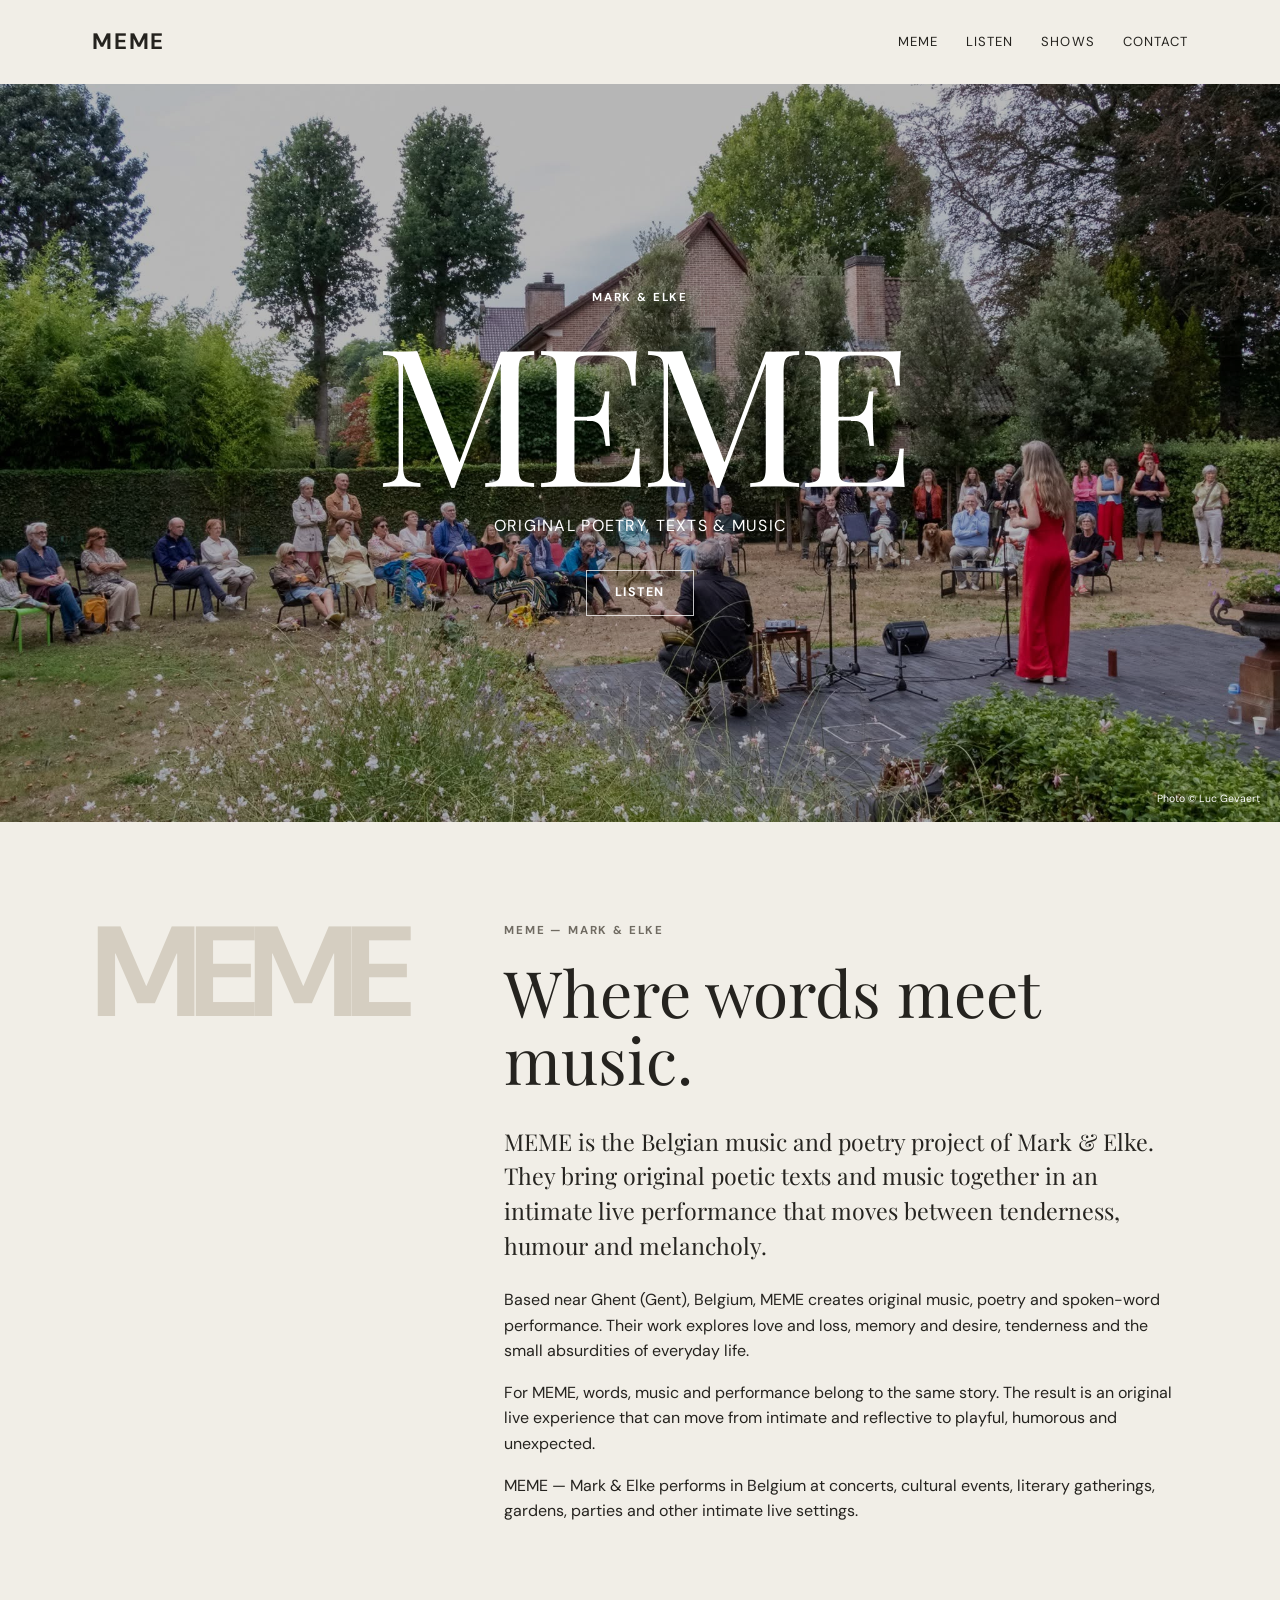
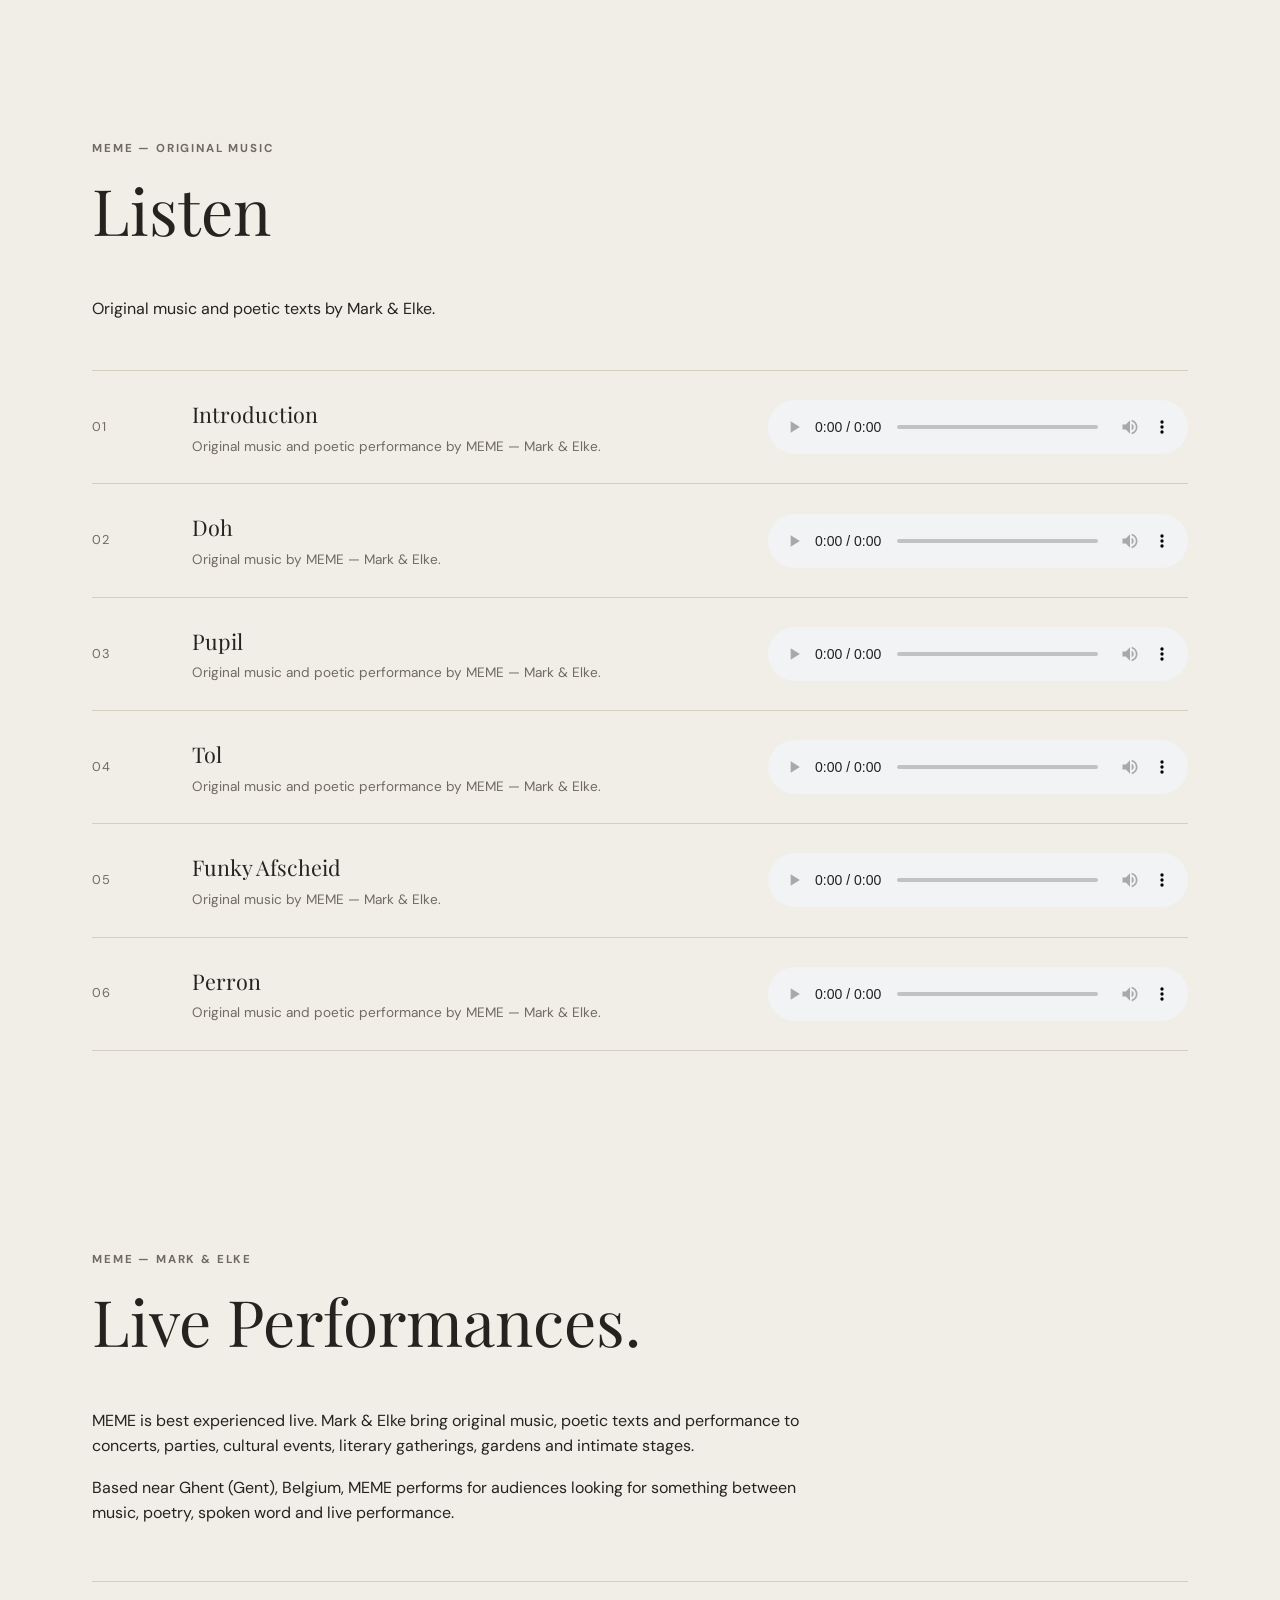
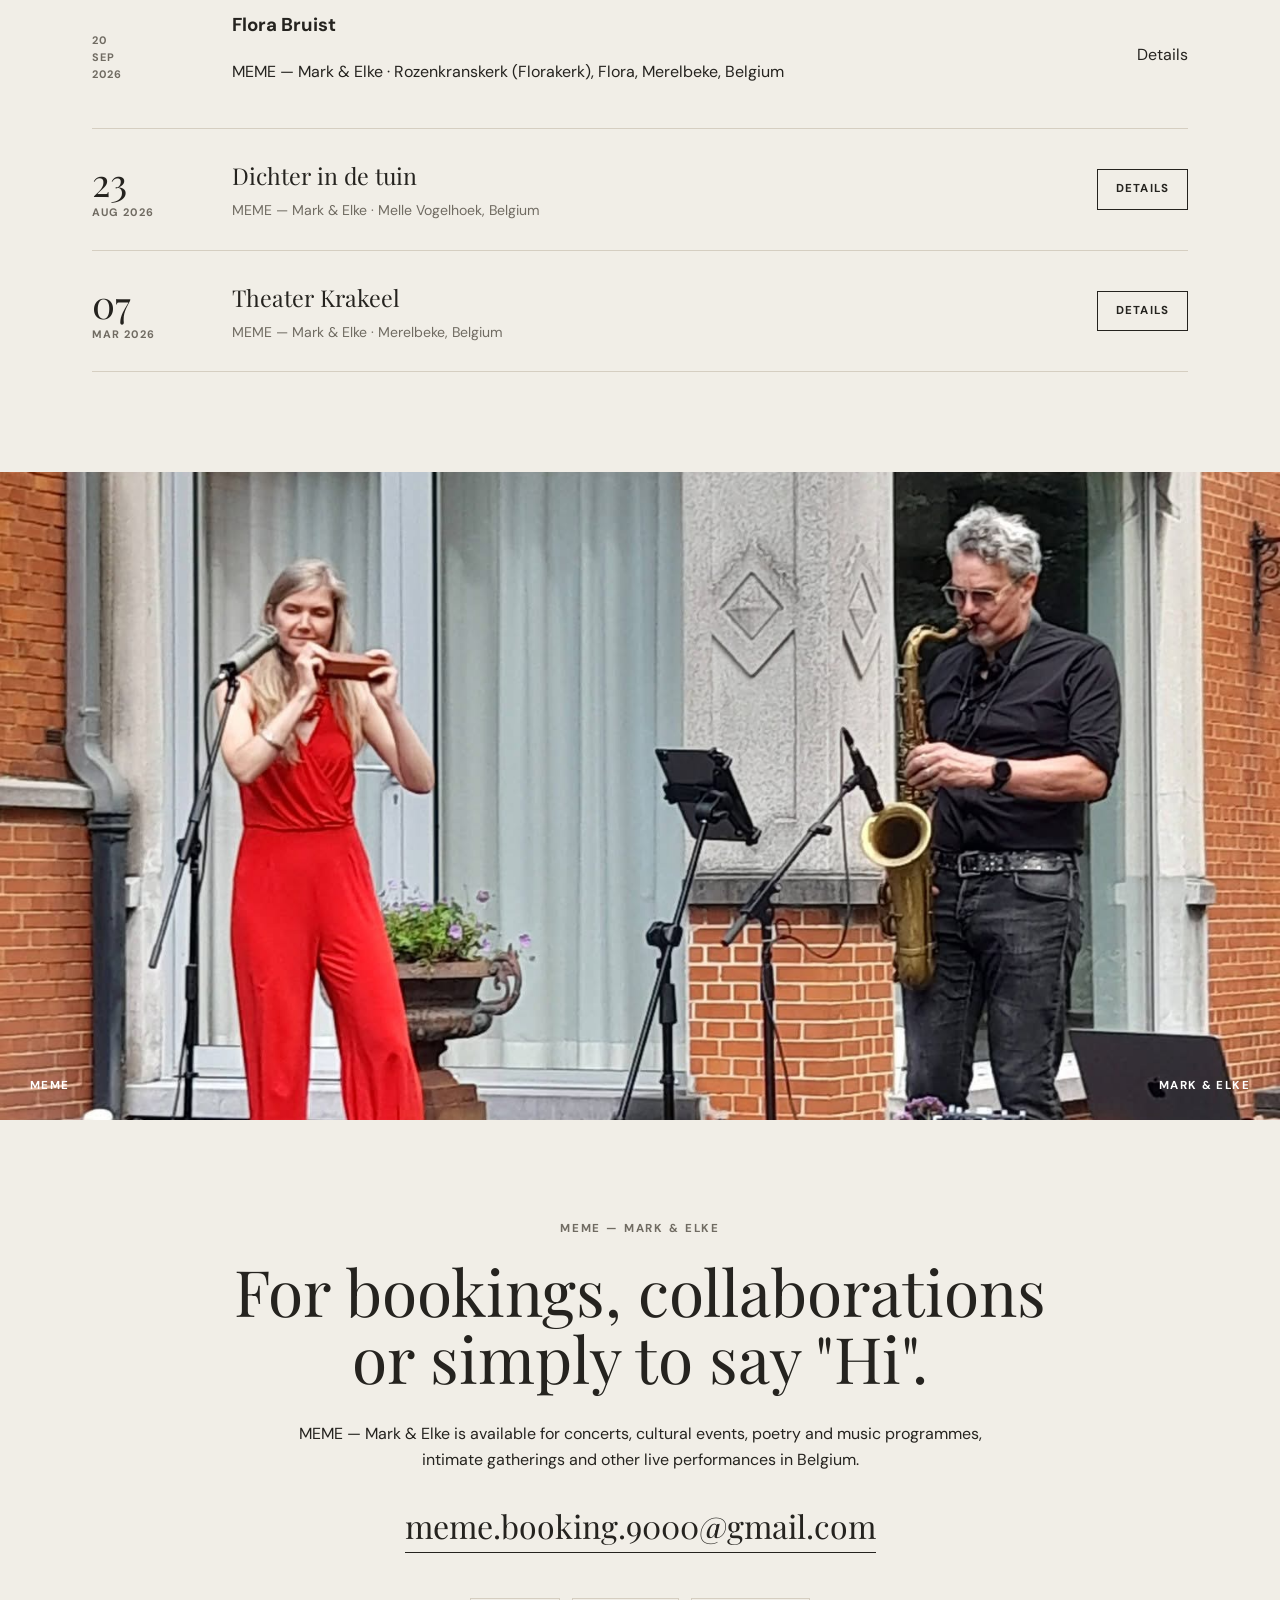
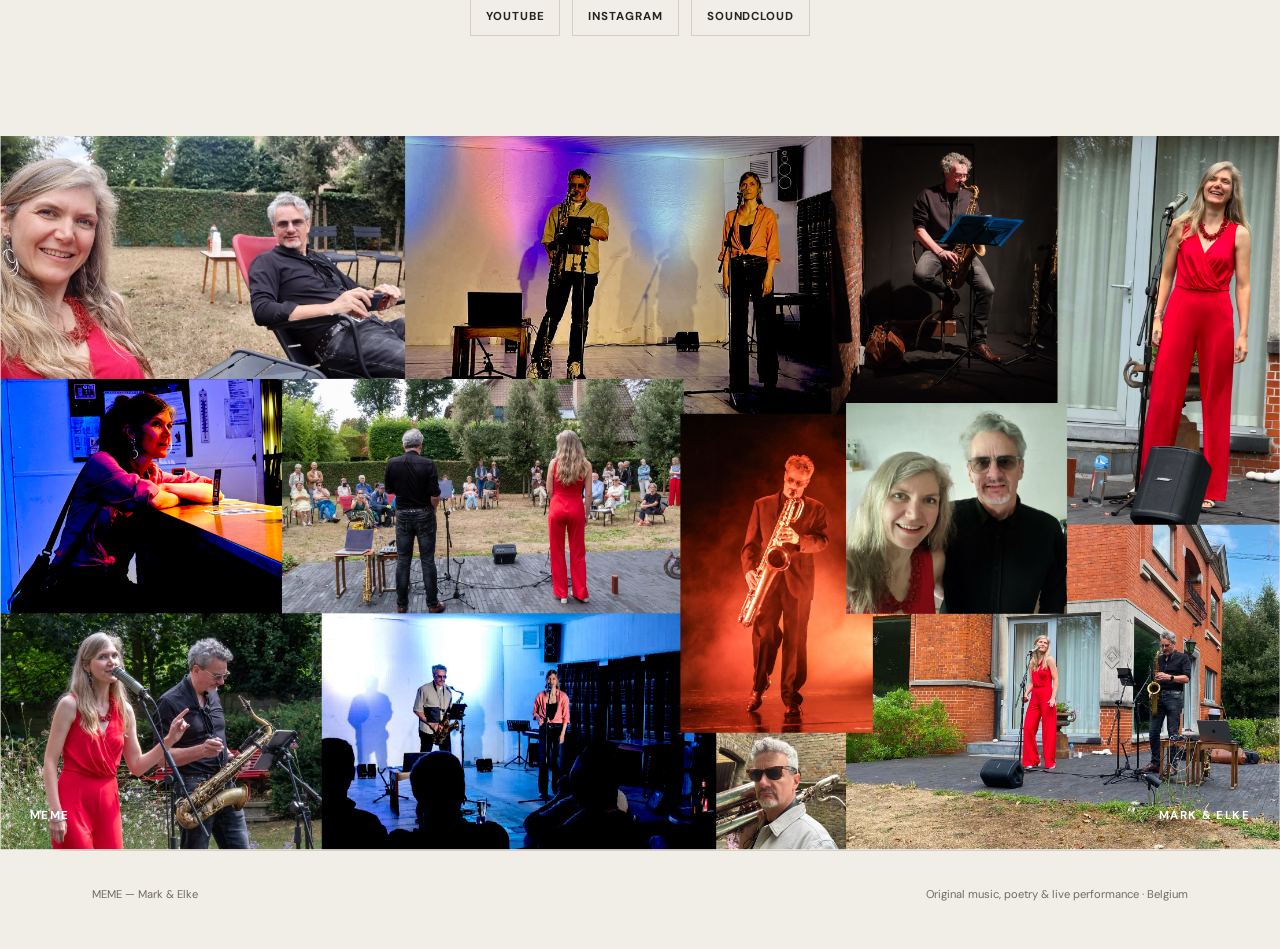
==== commit 99835273: "Simplify Flora Bruist event section in index.html Removed redundant event details and simplified the" ====
--- a/index.html
+++ b/index.html
@@ -562,39 +562,25 @@
         <!-- FLORA BRUIST -->
 
         <article class="event">
-
-          <div class="event-date">
-
-            <strong>03</strong>
-
-            <span>SEP 2026</span>
-
-          </div>
-
-          <div class="event-details">
-
-            <h3>
-              Flora Bruist
-            </h3>
-
-            <p>
-              MEME — Mark &amp; Elke · Florakerk,
-              Merelbeke, Belgium
-            </p>
-
-          </div>
-
-          <a
-            class="event-details-button"
-            href="https://www.google.com/search?q=%22Flora+Bruist%22+Florakerk+Merelbeke"
-            target="_blank"
-            rel="noopener noreferrer"
-            aria-label="Find details about Flora Bruist"
-          >
-            Details
-          </a>
-
-        </article>
+  <div class="event-date">
+    <span class="event-day">20</span>
+    <span class="event-month">SEP</span>
+    <span class="event-year">2026</span>
+  </div>
+
+  <div class="event-info">
+    <h3>Flora Bruist</h3>
+    <p>MEME — Mark &amp; Elke · Rozenkranskerk (Florakerk), Flora, Merelbeke, Belgium</p>
+  </div>
+
+  <a
+    class="event-link"
+    href="https://happeningnext.com/event/%F0%9F%8C%BF-flora-bruist-%E2%80%93-creatieve-buurtdag-in-de-florakerk-andamp-anthospark-eid3a0dvih9n8"
+    target="_blank"
+    rel="noopener noreferrer"
+    aria-label="Details for Flora Bruist on 20 September 2026"
+  >Details</a>
+</article>
 
 
         <!-- DICHTER IN DE TUIN -->
--- a/style.css
+++ b/style.css
@@ -1,10 +1,5 @@
-@import url("https://fonts.googleapis.com/css2?family=DM+Sans:wght@400;500;700&family=Playfair+Display:ital,wght@0,400;0,500;1,400&display=swap");
-
-/* ==================================================
-   MEME — Elke & Mark
-   COMPLETE RESPONSIVE STYLESHEET
-   Laptop • iPad • Tablet • Mobile
-   ================================================== */
+@import url('https://fonts.googleapis.com/css2?family=DM+Sans:wght@400;500;700&family=Playfair+Display:ital,wght@0,400;0,500;1,400&display=swap');
+
 
 :root {
   --paper: #f1eee7;
@@ -18,30 +13,23 @@
 
 
 /* ==================================================
-   GLOBAL RESET
-   ================================================== */
-
-*,
-*::before,
-*::after {
+   RESET
+   ================================================== */
+
+* {
   box-sizing: border-box;
 }
 
 html {
   scroll-behavior: smooth;
-  scroll-padding-top: 90px;
 }
 
 body {
   margin: 0;
   background: var(--paper);
   color: var(--ink);
-
-  font-family: "DM Sans", Arial, sans-serif;
-  font-size: 16px;
-  line-height: 1.65;
-
-  overflow-x: hidden;
+  font-family: "DM Sans", sans-serif;
+  line-height: 1.6;
 }
 
 img {
@@ -54,118 +42,109 @@
   text-decoration: none;
 }
 
-h1,
-h2,
-h3,
-p {
-  overflow-wrap: break-word;
+
+/* ==================================================
+   HEADER
+   ================================================== */
+
+.site-header {
+  position: relative;
+  z-index: 20;
+
+  display: flex;
+  align-items: center;
+  justify-content: space-between;
+
+  max-width: var(--max);
+  margin: 0 auto;
+
+  padding: 24px 32px;
+}
+
+.logo {
+  font-size: 1.4rem;
+  font-weight: 700;
+  letter-spacing: 0.08em;
+}
+
+nav {
+  display: flex;
+  gap: 28px;
+}
+
+nav a {
+  font-size: 0.82rem;
+  letter-spacing: 0.08em;
+  text-transform: uppercase;
+}
+
+nav a:hover {
+  color: var(--earth);
+}
+
+
+/* ==================================================
+   GENERAL
+   ================================================== */
+
+.section {
+  max-width: var(--max);
+  margin: 0 auto;
+  padding: 100px 32px;
+}
+
+.eyebrow {
+  margin: 0 0 18px;
+
+  font-size: 0.72rem;
+  font-weight: 700;
+  letter-spacing: 0.16em;
+  text-transform: uppercase;
+
+  color: var(--muted);
 }
 
 h1,
 h2,
 h3 {
-  text-wrap: balance;
+  margin-top: 0;
+}
+
+h1,
+h2 {
+  font-family: "Playfair Display", serif;
+  font-weight: 400;
+}
+
+h2 {
+  font-size: clamp(2.3rem, 5vw, 4.2rem);
+  line-height: 1.05;
 }
 
 p {
-  margin-top: 0;
-}
-
-audio {
-  display: block;
-  width: 100%;
-  max-width: 100%;
-}
-
-#MEME,
-#listen,
-#Shows,
-#contact {
-  scroll-margin-top: 90px;
-}
-
-
-/* ==================================================
-   HEADER / TOP NAVIGATION
-   ================================================== */
-
-.site-header {
-  position: absolute;
-  z-index: 10;
-
-  top: 0;
-  left: 50%;
-  right: auto;
-
-  width: min(var(--max), 100%);
-  transform: translateX(-50%);
-
-  padding: 38px 32px 30px;
+  max-width: 720px;
+}
+
+
+/* ==================================================
+   HERO
+   ================================================== */
+
+.hero {
+  position: relative;
+
+  min-height: 82vh;
 
   display: flex;
   align-items: center;
-  justify-content: space-between;
-
-  gap: 40px;
-
-  color: white;
-}
-
-.logo {
-  flex: 0 0 auto;
-
-  font-size: clamp(1.55rem, 2.3vw, 2rem);
-  font-weight: 700;
-  line-height: 1;
-  letter-spacing: .18em;
-}
-
-nav {
-  min-width: 0;
-
-  display: flex;
-  align-items: center;
-  justify-content: flex-end;
-  flex-wrap: wrap;
-
-  gap: clamp(22px, 3vw, 38px);
-
-  font-size: clamp(.9rem, 1.25vw, 1.05rem);
-  line-height: 1.2;
-
-  text-transform: uppercase;
-  letter-spacing: .11em;
-}
-
-nav a {
-  white-space: nowrap;
-  transition: opacity .2s ease;
-}
-
-nav a:hover {
-  opacity: .65;
-}
-
-
-/* ==================================================
-   HERO
-   ================================================== */
-
-.hero {
-  position: relative;
-
-  min-height: 92vh;
-
-  display: flex;
-  align-items: flex-end;
+  justify-content: center;
 
   overflow: hidden;
-
-  background: #333;
 }
 
 .hero-image {
   position: absolute;
+
   inset: 0;
 
   width: 100%;
@@ -177,81 +156,61 @@
 
 .hero-overlay {
   position: absolute;
+
   inset: 0;
 
-  background:
-    linear-gradient(
-      180deg,
-      rgba(0, 0, 0, .35) 0%,
-      rgba(0, 0, 0, .06) 45%,
-      rgba(0, 0, 0, .68) 100%
-    );
+  background: rgba(0, 0, 0, 0.28);
 }
 
 .hero-content {
   position: relative;
   z-index: 2;
 
-  width: min(var(--max), 100%);
-  margin: auto;
-
-  padding: 175px 32px 90px;
-
-  color: white;
-}
-
-.eyebrow {
-  margin: 0 0 12px;
-
-  font-size: .68rem;
-  font-weight: 700;
-  line-height: 1.2;
-
-  letter-spacing: .25em;
+  text-align: center;
+
+  color: #fff;
+}
+
+.hero-content .eyebrow {
+  color: #fff;
+}
+
+.hero h1 {
+  margin: 0;
+
+  font-size: clamp(5rem, 15vw, 12rem);
+  line-height: 0.85;
+
+  letter-spacing: -0.05em;
+}
+
+.tagline {
+  margin: 24px 0 32px;
+
+  font-size: 1rem;
+  letter-spacing: 0.08em;
   text-transform: uppercase;
-}
-
-.hero h1 {
-  max-width: 100%;
-  margin: 0;
-
-  font-family: "Playfair Display", Georgia, serif;
-  font-size: clamp(5rem, 15vw, 11rem);
-  font-weight: 400;
-  line-height: .83;
-  letter-spacing: -.035em;
-}
-
-.tagline {
-  max-width: 800px;
-  margin: 25px 0 30px;
-
-  font-family: "Playfair Display", Georgia, serif;
-  font-style: italic;
-
-  font-size: clamp(1.35rem, 3vw, 2.1rem);
-  line-height: 1.3;
 }
 
 .button {
   display: inline-block;
 
-  border: 1px solid rgba(255, 255, 255, .85);
-
-  padding: 11px 25px;
-
-  font-size: .7rem;
-
+  padding: 12px 28px;
+
+  border: 1px solid rgba(255, 255, 255, 0.75);
+
+  font-size: 0.78rem;
+  font-weight: 700;
+  letter-spacing: 0.12em;
   text-transform: uppercase;
-  letter-spacing: .14em;
 
   transition:
-    background .2s ease,
-    color .2s ease;
+    background 0.2s ease,
+    color 0.2s ease;
 }
 
 .button:hover {
-  background: white;
+  background: #fff;
   color: var(--ink);
 }
 
@@ -260,125 +219,46 @@
   z-index: 3;
 
   right: 20px;
-  bottom: 12px;
+  bottom: 14px;
 
   margin: 0;
 
-  color: rgba(255, 255, 255, .85);
-
-  font-size: .62rem;
-}
-
-
-/* ==================================================
-   GENERAL SECTIONS
-   ================================================== */
-
-.section {
-  width: min(var(--max), 100%);
-  margin: auto;
-
-  padding: 100px 32px;
-}
-
-.music,
-.Shows,
-.contact {
-  border-top: 1px solid var(--line);
-}
-
-.section-title {
-  margin-bottom: 42px;
-}
-
-.section-title .eyebrow {
-  margin-bottom: 10px;
-
-  font-size: clamp(.82rem, 1.2vw, .95rem);
-  font-weight: 700;
-  line-height: 1.2;
-
-  letter-spacing: .22em;
-}
-
-.section-title > p:not(.eyebrow) {
-  margin: 0 0 12px;
-
-  color: var(--muted);
-
-  font-size: 1rem;
-  line-height: 1.4;
-}
-
-h2 {
-  margin: 0 0 24px;
-
-  font-family: "Playfair Display", Georgia, serif;
-
-  font-size: clamp(2.8rem, 5.5vw, 4.8rem);
-  font-weight: 400;
-  line-height: 1.02;
-}
-
-
-/* ==================================================
-   MEME / INTRO SECTION
+  color: #fff;
+
+  font-size: 0.65rem;
+}
+
+
+/* ==================================================
+   INTRO
    ================================================== */
 
 .intro {
   display: grid;
 
-  grid-template-columns:
-    minmax(235px, 29%)
-    minmax(0, 1fr);
-
-  gap: 50px;
-
-  align-items: start;
+  grid-template-columns: minmax(180px, 0.8fr) minmax(0, 1.6fr);
+
+  gap: 70px;
 }
 
 .intro-mark {
-  min-width: 0;
-  width: 100%;
-
-  font-family: "Playfair Display", Georgia, serif;
-
-  font-size: clamp(5.2rem, 8.5vw, 8.5rem);
-  line-height: .78;
-
-  color: var(--earth);
-  opacity: .75;
-
-  white-space: nowrap;
-}
-
-.intro-copy {
-  min-width: 0;
-  width: 100%;
-}
-
-.intro h2 {
-  max-width: 800px;
+  font-size: clamp(4rem, 10vw, 9rem);
+  line-height: 0.8;
+
+  font-weight: 700;
+  letter-spacing: -0.08em;
+
+  color: var(--line);
+}
+
+.intro-copy h2 {
+  margin-bottom: 32px;
 }
 
 .lead {
-  max-width: 780px;
-
-  margin: 0 0 22px;
-
-  font-family: "Playfair Display", Georgia, serif;
-
-  font-size: clamp(1.35rem, 2.7vw, 2.1rem);
-  line-height: 1.4;
-}
-
-.intro p:not(.lead):not(.eyebrow) {
-  max-width: 700px;
-
-  color: var(--muted);
-
-  font-size: 1.05rem;
-  line-height: 1.65;
+  font-family: "Playfair Display", serif;
+  font-size: 1.45rem;
+  line-height: 1.5;
 }
 
 
@@ -386,39 +266,20 @@
    MUSIC
    ================================================== */
 
-.music .section-title {
-  margin-bottom: 42px;
-}
-
-.music .section-title .eyebrow {
-  margin-bottom: 10px;
-
-  font-size: clamp(.85rem, 1.2vw, 1rem);
-  font-weight: 700;
-
-  letter-spacing: .24em;
-}
-
-.music .section-title h2 {
-  margin: 0;
-
-  font-size: clamp(2.45rem, 4.8vw, 4rem);
-  line-height: 1.1;
+.section-title {
+  margin-bottom: 48px;
 }
 
 .player-card {
   display: grid;
 
-  grid-template-columns:
-    65px
-    minmax(0, 1fr)
-    minmax(260px, 1.15fr);
-
-  gap: 22px;
+  grid-template-columns: 70px minmax(180px, 1fr) minmax(260px, 420px);
 
   align-items: center;
 
-  padding: 18px 0;
+  gap: 30px;
+
+  padding: 26px 0;
 
   border-top: 1px solid var(--line);
 }
@@ -428,233 +289,430 @@
 }
 
 .track-number {
-  font-family: "Playfair Display", Georgia, serif;
-
-  font-size: 1.65rem;
-  line-height: 1;
-
-  color: var(--earth);
-}
-
-.track-info {
-  min-width: 0;
+  color: var(--muted);
+
+  font-size: 0.8rem;
+  letter-spacing: 0.1em;
 }
 
 .track-info h3 {
-  margin: 0;
-
-  font-family: "Playfair Display", Georgia, serif;
-
+  margin-bottom: 4px;
+
+  font-family: "Playfair Display", serif;
   font-size: 1.35rem;
   font-weight: 400;
-  line-height: 1.15;
 }
 
 .track-info p {
-  margin: 2px 0 0;
+  margin: 0;
 
   color: var(--muted);
 
-  font-size: .82rem;
-  line-height: 1.3;
-}
-
-.player-card audio {
+  font-size: 0.85rem;
+}
+
+audio {
   width: 100%;
-  max-width: 100%;
-}
-
-
-/* =========================================================
-   SHOWS / EVENTS
-   Designed to handle any number of events automatically
-   ========================================================= */
+}
+
+
+/* ==================================================
+   SHOWS
+   ================================================== */
+
+.Shows-copy {
+  margin-bottom: 55px;
+}
 
 .event-list {
-  width: 100%;
-  max-width: 100%;
-  margin: 0;
-  padding: 0;
-}
-
-/* Every event is an independent row */
+  border-top: 1px solid var(--line);
+}
+
 .event {
   display: grid;
-  grid-template-columns: 130px minmax(0, 1fr) auto;
+
+  grid-template-columns: 110px minmax(0, 1fr) auto;
+
+  align-items: center;
+
   gap: 30px;
+
+  padding: 28px 0;
+
+  border-bottom: 1px solid var(--line);
+}
+
+.event-date {
+  display: flex;
+  flex-direction: column;
+
+  color: var(--muted);
+
+  line-height: 1.1;
+}
+
+.event-date strong {
+  font-family: "Playfair Display", serif;
+
+  font-size: 2.4rem;
+  font-weight: 400;
+
+  color: var(--ink);
+}
+
+.event-date span {
+  margin-top: 5px;
+
+  font-size: 0.68rem;
+  font-weight: 700;
+  letter-spacing: 0.1em;
+}
+
+.event-details h3 {
+  margin-bottom: 5px;
+
+  font-family: "Playfair Display", serif;
+
+  font-size: 1.45rem;
+  font-weight: 400;
+}
+
+.event-details p {
+  margin: 0;
+
+  color: var(--muted);
+
+  font-size: 0.88rem;
+}
+
+
+/* ==================================================
+   EVENT DETAILS BUTTON
+   ================================================== */
+
+.event-details-button {
+  display: inline-flex;
+
+  align-items: center;
+  justify-content: center;
+
+  min-width: 88px;
+
+  padding: 10px 18px;
+
+  border: 1px solid var(--ink);
+
+  background: transparent;
+
+  color: var(--ink);
+
+  font-size: 0.72rem;
+  font-weight: 700;
+  letter-spacing: 0.1em;
+  text-transform: uppercase;
+
+  white-space: nowrap;
+
+  transition:
+    background 0.2s ease,
+    color 0.2s ease,
+    border-color 0.2s ease;
+}
+
+.event-details-button:hover,
+.event-details-button:focus-visible {
+  background: var(--ink);
+  color: var(--paper);
+
+  outline: none;
+}
+
+
+/* ==================================================
+   PHOTOGRAPHS
+   ================================================== */
+
+.photo-break {
+  position: relative;
+
   width: 100%;
-  min-width: 0;
-  margin: 0;
-  padding: 20px 0;
+
+  overflow: hidden;
+}
+
+.photo-break-cover {
+  height: 72vh;
+  min-height: 480px;
+}
+
+.photo-break-cover img {
+  width: 100%;
+  height: 100%;
+
+  object-fit: cover;
+  object-position: center;
+}
+
+.photo-caption {
+  position: absolute;
+
+  left: 30px;
+  right: 30px;
+  bottom: 25px;
+
+  display: flex;
+  justify-content: space-between;
+
+  color: #fff;
+
+  font-size: 0.72rem;
+  font-weight: 700;
+  letter-spacing: 0.12em;
+  text-transform: uppercase;
+}
+
+
+/* ==================================================
+   FINAL PHOTOGRAPH
+   IMPORTANT:
+   No fixed height.
+   No object-fit: cover.
+   The complete Compilation-4 image is retained.
+   ================================================== */
+
+.final-photo {
+  height: auto;
+}
+
+.final-photo img {
+  display: block;
+
+  width: 100%;
+  height: auto;
+
+  object-fit: contain;
+}
+
+.final-photo .photo-caption {
+  position: absolute;
+}
+
+
+/* ==================================================
+   CONTACT
+   ================================================== */
+
+.contact {
+  text-align: center;
+}
+
+.contact > p {
+  margin-left: auto;
+  margin-right: auto;
+}
+
+.contact h2 {
+  margin-bottom: 30px;
+}
+
+.email {
+  display: inline-block;
+
+  margin-top: 12px;
+
+  font-family: "Playfair Display", serif;
+
+  font-size: clamp(1.3rem, 3vw, 2rem);
+
+  border-bottom: 1px solid var(--ink);
+}
+
+.socials {
+  display: flex;
+
+  justify-content: center;
+  flex-wrap: wrap;
+
+  gap: 12px;
+
+  margin-top: 45px;
+}
+
+.social-button {
+  display: inline-flex;
+
   align-items: center;
+  justify-content: center;
+
+  padding: 9px 15px;
+
+  border: 1px solid var(--line);
+
+  font-size: 0.72rem;
+  font-weight: 700;
+
+  letter-spacing: 0.08em;
+  text-transform: uppercase;
+
+  transition:
+    background 0.2s ease,
+    color 0.2s ease;
+}
+
+.social-button:hover {
+  background: var(--ink);
+  color: var(--paper);
+}
+
+
+/* ==================================================
+   FOOTER
+   ================================================== */
+
+footer {
+  max-width: var(--max);
+
+  margin: 0 auto;
+
+  padding: 35px 32px 45px;
+
+  display: flex;
+  justify-content: space-between;
+  gap: 20px;
+
+  color: var(--muted);
+
+  font-size: 0.7rem;
+
   border-top: 1px solid var(--line);
 }
 
-/* Date column */
-.event-date {
-  grid-column: 1;
-  min-width: 0;
-  width: 100%;
-}
-
-.event-date strong {
-  display: block;
-  margin: 0;
-  font-family: "Playfair Display", Georgia, serif;
-  font-size: 2.2rem;
-  font-weight: 400;
-  line-height: 1;
-}
-
-.event-date span {
-  display: block;
-  margin-top: 5px;
-  font-size: 0.75rem;
-  font-weight: 700;
-  line-height: 1.2;
-  letter-spacing: 0.12em;
-}
-
-/* Main event information */
-.event-details {
-  grid-column: 2;
-  min-width: 0;
-  width: 100%;
-  max-width: 100%;
-  overflow: visible;
-}
-
-.event-details h3,
-.event h3 {
-  display: block;
-  width: 100%;
-  max-width: 100%;
-  margin: 0;
-  padding: 0;
-
-  font-family: "Playfair Display", Georgia, serif;
-  font-size: 1.35rem;
-  font-weight: 400;
-  line-height: 1.2;
-
-  /* Prevent accidental vertical text */
-  writing-mode: horizontal-tb;
-  text-orientation: mixed;
-
-  /* Allow normal wrapping */
-  white-space: normal;
-  word-break: normal;
-  overflow-wrap: break-word;
-}
-
-.event-details p,
-.event p {
-  display: block;
-  width: 100%;
-  max-width: 100%;
-  margin: 6px 0 0;
-  padding: 0;
-
-  font-size: 0.95rem;
-  line-height: 1.45;
-
-  writing-mode: horizontal-tb;
-  text-orientation: mixed;
-  white-space: normal;
-  overflow-wrap: break-word;
-}
-
-/* Optional Details link/button.
-   Events without this element still work perfectly. */
-.event-link {
-  grid-column: 3;
-  min-width: max-content;
-  white-space: nowrap;
-  justify-self: end;
-  align-self: center;
-}
-
-/* =========================================================
-   LAPTOP
-   ========================================================= */
-
-@media (min-width: 901px) and (max-width: 1200px) {
+
+/* ==================================================
+   TABLET
+   ================================================== */
+
+@media (max-width: 800px) {
+
+  .site-header {
+    padding: 20px;
+  }
+
+  nav {
+    gap: 15px;
+  }
+
+  nav a {
+    font-size: 0.7rem;
+  }
+
+  .section {
+    padding: 75px 22px;
+  }
+
+  .intro {
+    grid-template-columns: 1fr;
+    gap: 30px;
+  }
+
+  .intro-mark {
+    font-size: 4.5rem;
+  }
+
+  .player-card {
+    grid-template-columns: 45px 1fr;
+    gap: 15px;
+  }
+
+  .player-card audio {
+    grid-column: 2;
+  }
 
   .event {
-    grid-template-columns: 110px minmax(0, 1fr) auto;
-    gap: 22px;
-  }
-
-  .event-details h3,
-  .event h3 {
-    font-size: 1.3rem;
-  }
-}
-
-
-/* =========================================================
-   TABLET / iPAD
-   ========================================================= */
-
-@media (min-width: 701px) and (max-width: 900px) {
+    grid-template-columns: 80px minmax(0, 1fr) auto;
+    gap: 18px;
+  }
+
+  .event-details-button {
+    min-width: 78px;
+    padding: 9px 12px;
+  }
+
+  footer {
+    flex-direction: column;
+  }
+
+}
+
+
+/* ==================================================
+   MOBILE
+   ================================================== */
+
+@media (max-width: 600px) {
+
+  .site-header {
+    padding: 17px 18px;
+  }
+
+  .logo {
+    font-size: 1.15rem;
+  }
+
+  nav {
+    gap: 10px;
+  }
+
+  nav a {
+    font-size: 0.62rem;
+    letter-spacing: 0.05em;
+  }
+
+  .hero {
+    min-height: 70vh;
+  }
+
+  .hero h1 {
+    font-size: clamp(4.5rem, 25vw, 7rem);
+  }
+
+  .tagline {
+    max-width: 300px;
+    margin-left: auto;
+    margin-right: auto;
+
+    font-size: 0.75rem;
+    line-height: 1.5;
+  }
+
+  .section {
+    padding: 60px 18px;
+  }
+
+  .lead {
+    font-size: 1.2rem;
+  }
+
+  .player-card {
+    grid-template-columns: 34px 1fr;
+
+    padding: 23px 0;
+  }
+
+  .track-info h3 {
+    font-size: 1.2rem;
+  }
+
+  .track-info p {
+    font-size: 0.78rem;
+  }
 
   .event {
-    grid-template-columns: 90px minmax(0, 1fr) auto;
-    gap: 18px;
-    align-items: start;
-  }
-
-  .event-date strong {
-    font-size: 2rem;
-  }
-
-  .event-details h3,
-  .event h3 {
-    font-size: 1.25rem;
-  }
-
-  .event-details p,
-  .event p {
-    font-size: 0.9rem;
-  }
-
-  .event-link {
-    align-self: start;
-  }
-}
-
-
-/* =========================================================
-   MOBILE
-   ========================================================= */
-
-@media (max-width: 700px) {
-
-  .event {
-    grid-template-columns: 70px minmax(0, 1fr);
-    gap: 14px;
-    padding: 16px 0;
-    align-items: start;
-  }
-
-  .event-date {
-    grid-column: 1;
-  }
-
-  .event-details {
-    grid-column: 2;
-  }
-
-  /*
-     The optional Details link moves underneath the
-     event information on small screens.
-  */
-  .event-link {
-    grid-column: 2;
-    min-width: 0;
-    margin-top: 8px;
-    justify-self: start;
-    white-space: normal;
+    grid-template-columns: 55px minmax(0, 1fr);
+
+    gap: 12px;
+
+    padding: 24px 0;
   }
 
   .event-date strong {
@@ -662,1149 +720,56 @@
   }
 
   .event-date span {
-    font-size: 0.68rem;
-    letter-spacing: 0.08em;
-  }
-
-  .event-details h3,
-  .event h3 {
-    font-size: 1.15rem;
-    line-height: 1.25;
-  }
-
-  .event-details p,
-  .event p {
-    margin-top: 5px;
-    font-size: 0.85rem;
-    line-height: 1.4;
-  }
-}
-
-
-/* =========================================================
-   VERY SMALL PHONES
-   ========================================================= */
-
-@media (max-width: 420px) {
-
-  .event {
-    grid-template-columns: 62px minmax(0, 1fr);
-    gap: 12px;
-  }
-
-  .event-date strong {
-    font-size: 1.65rem;
-  }
-
-  .event-details h3,
-  .event h3 {
-    font-size: 1.05rem;
-  }
-
-  .event-details p,
-  .event p {
-    font-size: 0.82rem;
-  }
-}
-
-
-/* ==================================================
-   PHOTOGRAPHY
-   ================================================== */
-
-.photo-break {
-  position: relative;
-  width: 100%;
-}
-
-.photo-break-cover {
-  overflow: hidden;
-}
-
-.photo-break-cover img {
-  display: block;
-
-  width: 100%;
-  height: min(70vh, 760px);
-
-  object-fit: cover;
-  object-position: center;
-
-  filter: saturate(.85);
-}
-
-
-/* ==================================================
-   FINAL COMPILATION-4 PHOTOGRAPH
-   IMPORTANT:
-   Natural image height is preserved.
-   No fixed height.
-   No object-fit: cover.
-   ================================================== */
-
-.final-photo {
-  position: relative;
-
-  overflow: visible;
-}
-
-.final-photo img {
-  display: block;
-
-  width: 100%;
-  max-width: 100%;
-  height: auto;
-
-  object-fit: contain;
-  object-position: center;
-
-  filter: saturate(.85);
-}
-
-
-/* ==================================================
-   PHOTO CAPTIONS
-   ================================================== */
-
-.photo-caption {
-  position: absolute;
-
-  left: 28px;
-  right: 28px;
-  bottom: 25px;
-
-  display: flex;
-
-  justify-content: space-between;
-  align-items: flex-end;
-
-  gap: 20px;
-
-  color: white;
-
-  font-size: .7rem;
-
-  text-transform: uppercase;
-  letter-spacing: .18em;
-
-  text-shadow: 0 1px 8px rgba(0, 0, 0, .5);
-
-  pointer-events: none;
-}
-
-.photo-caption span {
-  overflow-wrap: break-word;
-}
-
-
-/* ==================================================
-   CONTACT
-   ================================================== */
-
-.contact {
-  text-align: center;
-}
-
-.contact > .eyebrow {
-  margin-bottom: 15px;
-
-  font-size: clamp(.78rem, 1.1vw, .9rem);
-  font-weight: 700;
-
-  letter-spacing: .22em;
-}
-
-.contact h2 {
-  max-width: 760px;
-
-  margin: 0 auto 20px;
-
-  font-family: "Playfair Display", Georgia, serif;
-
-  font-size: clamp(1.65rem, 3.5vw, 2.8rem);
-  font-weight: 400;
-  line-height: 1.2;
-}
-
-
-/* ==================================================
-   EMAIL
-   ================================================== */
-
-.email {
-  display: inline-block;
-
-  max-width: 100%;
-
-  margin-top: 2px;
-
-  color: #2867b2;
-
-  font-family: "Playfair Display", Georgia, serif;
-
-  font-size: clamp(1.05rem, 2vw, 1.55rem);
-  line-height: 1.3;
-
-  border-bottom: 1px solid #2867b2;
-
-  overflow-wrap: anywhere;
-
-  transition:
-    color .2s ease,
-    border-color .2s ease;
-}
-
-.email:hover {
-  color: #174a82;
-  border-color: #174a82;
-}
-
-
-/* ==================================================
-   SOCIAL BUTTONS
-   SVG ICONS ARE DELIBERATELY HIDDEN.
-   This prevents oversized YouTube / Instagram /
-   SoundCloud logos on mobile devices.
-   ================================================== */
-
-.socials {
-  margin-top: 36px;
-
-  display: flex;
-
-  justify-content: center;
-  align-items: center;
-
-  flex-wrap: wrap;
-
-  gap: 14px;
-}
-
-.socials a {
-  display: inline-flex;
-
-  min-width: 145px;
-
-  padding: 11px 20px;
-
-  align-items: center;
-  justify-content: center;
-
-  border: 1px solid var(--line);
-
-  background: transparent;
-  color: var(--ink);
-
-  font-family: "DM Sans", Arial, sans-serif;
-
-  font-size: .9rem;
-  font-weight: 500;
-  line-height: 1;
-
-  text-transform: uppercase;
-  letter-spacing: .08em;
-
-  transition:
-    background .2s ease,
-    color .2s ease,
-    border-color .2s ease,
-    transform .2s ease;
-}
-
-.socials a svg {
-  display: none !important;
-
-  width: 0 !important;
-  height: 0 !important;
-}
-
-.socials a:hover {
-  background: var(--ink);
-
-  color: white;
-
-  border-color: var(--ink);
-
-  transform: translateY(-2px);
-}
-
-
-/* ==================================================
-   FOOTER
-   ================================================== */
-
-footer {
-  border-top: 1px solid var(--line);
-
-  padding: 25px 32px;
-
-  display: flex;
-
-  justify-content: space-between;
-  align-items: center;
-
-  gap: 20px;
-
-  color: var(--muted);
-
-  font-size: .65rem;
-}
-
-
-/* ==================================================
-   LARGE LAPTOP
-   1001px – 1200px
-   ================================================== */
-
-@media (min-width: 1001px) and (max-width: 1200px) {
-
-  .site-header {
-    padding: 34px 28px 28px;
-  }
-
-  nav {
-    gap: 24px;
-    font-size: .9rem;
-  }
-
-  .hero-content {
-    padding: 165px 28px 85px;
-  }
-
-  .section {
-    padding: 95px 28px;
-  }
-
-  .intro {
-    grid-template-columns:
-      minmax(225px, 31%)
-      minmax(0, 1fr);
-
-    gap: 40px;
-  }
-
-  .intro-mark {
-    font-size: clamp(4.7rem, 7.4vw, 6.8rem);
-    line-height: .8;
-  }
-
-  .player-card {
-    grid-template-columns:
-      60px
-      minmax(0, 1fr)
-      minmax(230px, 1fr);
-
-    gap: 18px;
-    padding: 17px 0;
-  }
-
-  .event {
-    grid-template-columns:
-      110px
-      minmax(0, 1fr)
-      auto;
-
-    gap: 22px;
-  }
-}
-
-
-/* ==================================================
-   STANDARD LAPTOP / LANDSCAPE TABLET
-   901px – 1000px
-
-   Important for:
-   • smaller laptops
-   • iPad landscape
-   • tablets with narrow browser windows
-   ================================================== */
-
-@media (min-width: 901px) and (max-width: 1000px) {
-
-  .site-header {
-    padding: 30px 25px 25px;
-    gap: 24px;
-  }
-
-  .logo {
-    font-size: 1.55rem;
-  }
-
-  nav {
-    gap: 17px;
-    font-size: .82rem;
-    letter-spacing: .08em;
-  }
-
-  .hero-content {
-    padding: 155px 25px 75px;
-  }
-
-  .hero h1 {
-    font-size: clamp(5rem, 13vw, 8rem);
-  }
-
-  .section {
-    padding: 85px 25px;
-  }
-
-  .intro {
-    grid-template-columns:
-      minmax(210px, 31%)
-      minmax(0, 1fr);
-
-    gap: 32px;
-  }
-
-  .intro-mark {
-    font-size: clamp(4.5rem, 7vw, 6rem);
-    line-height: .8;
-  }
-
-  .intro h2 {
-    font-size: clamp(2.5rem, 4.8vw, 3.6rem);
-  }
-
-  .lead {
-    font-size: clamp(1.25rem, 2.2vw, 1.7rem);
-  }
-
-  .player-card {
-    grid-template-columns:
-      55px
-      minmax(0, 1fr)
-      minmax(220px, 1fr);
-
-    gap: 16px;
-  }
-
-  .event {
-    grid-template-columns:
-      95px
-      minmax(0, 1fr)
-      auto;
-
-    gap: 18px;
-  }
-}
-
-
-/* ==================================================
-   IPAD / TABLET PORTRAIT
-   701px – 900px
-   ================================================== */
-
-@media (min-width: 701px) and (max-width: 900px) {
-
-  .site-header {
-    padding: 32px 26px 25px;
-    gap: 25px;
-  }
-
-  .logo {
-    font-size: 1.6rem;
-  }
-
-  nav {
-    gap: 17px;
-    font-size: .84rem;
-    letter-spacing: .09em;
-  }
-
-  .hero-content {
-    padding: 160px 26px 80px;
-  }
-
-  .hero h1 {
-    font-size: clamp(5rem, 13vw, 8rem);
-  }
-
-  .section {
-    padding: 85px 26px;
-  }
-
-  /* ------------------------------
-     MEME
-     ------------------------------ */
-
-  .intro {
-    display: block;
-  }
-
-  .intro-mark {
-    width: 100%;
-
-    margin: 0 0 35px;
-
-    font-size: clamp(5rem, 13vw, 7rem);
-    line-height: .8;
-
-    white-space: nowrap;
-  }
-
-  .intro-copy {
-    width: 100%;
-    max-width: 760px;
-  }
-
-  .intro h2 {
-    font-size: clamp(2.7rem, 6vw, 4.2rem);
-    line-height: 1.03;
-
-    margin-bottom: 25px;
-  }
-
-  .lead {
-    max-width: 700px;
-
-    font-size: clamp(1.35rem, 3vw, 1.9rem);
-    line-height: 1.4;
-  }
-
-  .intro p:not(.lead):not(.eyebrow) {
-    max-width: 680px;
-
-    font-size: 1rem;
-    line-height: 1.65;
-  }
-
-  /* ------------------------------
-     MUSIC
-     ------------------------------ */
-
-  .music .section-title h2,
-  .Shows .section-title h2 {
-    font-size: clamp(2.35rem, 6vw, 4rem);
-  }
-
-  .player-card {
-    grid-template-columns:
-      55px
-      minmax(0, 1fr)
-      minmax(220px, 1fr);
-
-    gap: 17px;
-
-    padding: 17px 0;
-  }
-
-  .track-number {
-    font-size: 1.55rem;
-  }
-
-  .track-info h3 {
-    font-size: 1.25rem;
-  }
-
-  /* ------------------------------
-     SHOWS
-     ------------------------------ */
-
-  .Shows .section-title {
-    margin-bottom: 36px;
-  }
-
-  .Shows-copy {
-    max-width: 680px;
-
+    font-size: 0.55rem;
+  }
+
+  .event-details h3 {
     font-size: 1.2rem;
-    line-height: 1.5;
-  }
-
-  .event {
-    grid-template-columns:
-      90px
-      minmax(0, 1fr)
-      auto;
-
-    gap: 18px;
-  }
-
-  .event-date strong {
-    font-size: 2.2rem;
-  }
-
-  /* ------------------------------
-     CONTACT
-     ------------------------------ */
-
-  .contact h2 {
-    max-width: 650px;
-
-    font-size: 2rem;
-  }
-
-  .email {
-    font-size: 1.25rem;
+  }
+
+  .event-details p {
+    font-size: 0.76rem;
+  }
+
+  .event-details-button {
+    grid-column: 2;
+
+    justify-self: start;
+
+    min-width: 76px;
+
+    margin-top: 6px;
+
+    padding: 8px 13px;
+
+    font-size: 0.65rem;
+  }
+
+  .photo-break-cover {
+    height: 58vh;
+    min-height: 360px;
+  }
+
+  .photo-caption {
+    left: 18px;
+    right: 18px;
+    bottom: 18px;
+
+    font-size: 0.62rem;
   }
 
   .socials {
-    margin-top: 32px;
-    gap: 14px;
-  }
-
-  .socials a {
-    min-width: 140px;
-    padding: 11px 17px;
-    font-size: .85rem;
-  }
-}
-
-
-/* ==================================================
-   MOBILE
-   0px – 700px
-   ================================================== */
-
-@media (max-width: 700px) {
-
-  /* ------------------------------
-     HEADER
-     ------------------------------ */
-
-  .site-header {
-    left: 0;
-    right: 0;
-
-    width: 100%;
-
-    transform: none;
-
-    padding: 28px 20px 22px;
-
-    align-items: flex-start;
-
-    gap: 18px;
-  }
-
-  .logo {
-    font-size: 1.45rem;
-    letter-spacing: .16em;
-  }
-
-  nav {
-    width: 100%;
-
-    justify-content: flex-start;
-
-    gap: 9px 17px;
-
-    font-size: .78rem;
-    line-height: 1.2;
-
-    letter-spacing: .08em;
-  }
-
-  /* ------------------------------
-     HERO
-     ------------------------------ */
-
-  .hero {
-    min-height: 88vh;
-  }
-
-  .hero-content {
-    padding: 145px 20px 65px;
-  }
-
-  .hero h1 {
-    font-size: clamp(4.5rem, 22vw, 7rem);
-  }
-
-  .tagline {
-    max-width: 600px;
-
-    margin: 22px 0 28px;
-
-    font-size: clamp(1.25rem, 5.5vw, 1.65rem);
-    line-height: 1.3;
-  }
-
-  .photo-credit {
-    right: 15px;
-    bottom: 10px;
-
-    font-size: .55rem;
-  }
-
-  /* ------------------------------
-     SECTIONS
-     ------------------------------ */
-
-  .section {
-    padding: 70px 20px;
-  }
-
-  .section-title {
-    margin-bottom: 30px;
-  }
-
-  .section-title .eyebrow {
-    font-size: .82rem;
-    letter-spacing: .18em;
-  }
-
-  .section-title > p:not(.eyebrow) {
-    font-size: .9rem;
-  }
-
-  h2 {
-    font-size: clamp(2.4rem, 11vw, 4rem);
-    line-height: 1.05;
-  }
-
-  /* ------------------------------
-     MEME
-     ------------------------------ */
-
-  .intro {
-    display: block;
-  }
-
-  .intro-mark {
-    width: 100%;
-
-    margin-bottom: 28px;
-
-    font-size: clamp(4.8rem, 20vw, 6.5rem);
-    line-height: .8;
-
-    white-space: nowrap;
-  }
-
-  .intro-copy {
-    width: 100%;
-  }
-
-  .intro h2 {
-    font-size: clamp(2.4rem, 10vw, 3.7rem);
-  }
-
-  .lead {
-    font-size: clamp(1.35rem, 6vw, 1.8rem);
-    line-height: 1.4;
-  }
-
-  .intro p:not(.lead):not(.eyebrow) {
-    font-size: 1rem;
-    line-height: 1.6;
-  }
-
-  /* ------------------------------
-     MUSIC
-     ------------------------------ */
-
-  .music .section-title .eyebrow,
-  .Shows .section-title .eyebrow,
-  .contact > .eyebrow {
-    font-size: .85rem;
-  }
-
-  .music .section-title h2,
-  .Shows .section-title h2 {
-    font-size: clamp(2.2rem, 10vw, 3.2rem);
-    line-height: 1.1;
-  }
-
-  .player-card {
-    grid-template-columns:
-      45px
-      minmax(0, 1fr);
-
-    gap: 10px 14px;
-
-    padding: 15px 0;
-  }
-
-  .player-card audio {
-    grid-column: 1 / -1;
-  }
-
-  .track-number {
-    font-size: 1.4rem;
-  }
-
-  .track-info h3 {
-    font-size: 1.2rem;
-    line-height: 1.1;
-  }
-
-  .track-info p {
-    font-size: .78rem;
-  }
-
-  /* ------------------------------
-     SHOWS
-     ------------------------------ */
-
-  .Shows .section-title {
-    margin-bottom: 30px;
-  }
-
-  .Shows-copy {
-    margin-bottom: 28px;
-
-    font-size: 1.1rem;
-    line-height: 1.45;
-  }
-
-  .event {
-    grid-template-columns:
-      70px
-      minmax(0, 1fr);
-
-    gap: 14px;
-
-    padding: 16px 0;
-
-    align-items: start;
-  }
-
-  .event-date strong {
-    font-size: 1.9rem;
-  }
-
-  .event h3 {
-    font-size: 1.2rem;
-  }
-
-  .event p {
-    font-size: .82rem;
-  }
-
-  .event-link {
-    grid-column: 2;
-
-    margin-top: 4px;
-
-    font-size: .72rem;
-  }
-
-  /* ------------------------------
-     PHOTOGRAPHY
-     ------------------------------ */
-
-  .photo-break-cover img {
-    width: 100%;
-    height: 55vh;
-
-    min-height: 300px;
-
-    object-fit: cover;
-  }
-
-  /*
-     Compilation-4 remains completely uncropped.
-  */
-
-  .final-photo img {
-    width: 100%;
-    max-width: 100%;
-    height: auto;
-
-    object-fit: contain;
-  }
-
-  .photo-caption {
-    left: 20px;
-    right: 20px;
-    bottom: 20px;
-
-    gap: 15px;
-
-    font-size: .58rem;
-    letter-spacing: .13em;
-  }
-
-  /* ------------------------------
-     CONTACT
-     ------------------------------ */
-
-  .contact > .eyebrow {
-    margin-bottom: 12px;
-
-    font-size: .78rem;
-  }
-
-  .contact h2 {
-    max-width: 430px;
-
-    margin-bottom: 18px;
-
-    font-size: 1.55rem;
-    line-height: 1.25;
-  }
-
-  .email {
-    font-size: 1rem;
-  }
-
-  /* ------------------------------
-     SOCIAL BUTTONS
-     ------------------------------ */
-
-  .socials {
-    margin-top: 28px;
-
-    flex-direction: row;
-    flex-wrap: wrap;
-
-    justify-content: center;
-    align-items: center;
-
     gap: 8px;
   }
 
-  .socials a {
-    display: inline-flex;
-
-    width: auto;
-    min-width: 110px;
-    max-width: 135px;
-
-    height: 38px;
-
-    padding: 0 12px;
-
-    align-items: center;
-    justify-content: center;
-
-    font-size: .68rem;
-    line-height: 1;
-
-    letter-spacing: .06em;
-
-    white-space: nowrap;
-    overflow: hidden;
-
-    transform: none !important;
-  }
-
-  /*
-     Keep the actual SVG logos hidden.
-     This is intentional and prevents the
-     oversized mobile-logo problem.
-  */
-
-  .socials a svg {
-    display: none !important;
-
-    width: 0 !important;
-    height: 0 !important;
-  }
-
-  /* ------------------------------
-     FOOTER
-     ------------------------------ */
+  .social-button {
+    padding: 8px 11px;
+
+    font-size: 0.62rem;
+  }
 
   footer {
-    padding: 22px 20px;
-
-    flex-direction: column;
-
-    align-items: flex-start;
-
-    gap: 8px;
-  }
-}
-
-
-/* ==================================================
-   VERY SMALL PHONES
-   MAXIMUM 420px
-   ================================================== */
-
-@media (max-width: 420px) {
-
-  .site-header {
-    padding: 24px 18px 20px;
-
-    flex-direction: column;
-
-    align-items: flex-start;
-
-    gap: 12px;
-  }
-
-  .logo {
-    font-size: 1.35rem;
-  }
-
-  nav {
-    width: 100%;
-
-    justify-content: flex-start;
-
-    gap: 8px 13px;
-
-    font-size: .72rem;
-  }
-
-  .hero-content {
-    padding-top: 150px;
-  }
-
-  .hero h1 {
-    font-size: 4.5rem;
-  }
-
-  .intro-mark {
-    font-size: 5rem;
-  }
-
-  .player-card {
-    padding: 13px 0;
-  }
-
-  .track-number {
-    font-size: 1.3rem;
-  }
-
-  .track-info h3 {
-    font-size: 1.12rem;
-  }
-
-  .contact h2 {
-    max-width: 360px;
-
-    font-size: 1.45rem;
-    line-height: 1.25;
-  }
-
-  .email {
-    font-size: .92rem;
-  }
-
-  .socials {
-    gap: 7px;
-    margin-top: 25px;
-  }
-
-  .socials a {
-    min-width: 100px;
-    max-width: 120px;
-
-    height: 36px;
-
-    padding: 0 9px;
-
-    font-size: .63rem;
-    letter-spacing: .05em;
-  }
-
-  .photo-caption {
-    flex-direction: column;
-
-    align-items: flex-start;
-
-    gap: 5px;
-  }
-}
-
-
-/* ==================================================
-   EXTRA-SMALL PHONES
-   MAXIMUM 360px
-
-   Additional protection against horizontal
-   navigation or oversized typography.
-   ================================================== */
-
-@media (max-width: 360px) {
-
-  .site-header {
-    padding-left: 16px;
-    padding-right: 16px;
-  }
-
-  nav {
-    gap: 7px 11px;
-    font-size: .68rem;
-  }
-
-  .hero-content {
-    padding-left: 18px;
-    padding-right: 18px;
-  }
-
-  .hero h1 {
-    font-size: 4rem;
-  }
-
-  .section {
-    padding-left: 18px;
-    padding-right: 18px;
-  }
-
-  .intro-mark {
-    font-size: 4.6rem;
-  }
-
-  .music .section-title h2,
-  .Shows .section-title h2 {
-    font-size: 2.15rem;
-  }
-
-  .Shows-copy {
-    font-size: 1.05rem;
-  }
-
-  .event {
-    grid-template-columns:
-      62px
-      minmax(0, 1fr);
-
-    gap: 12px;
-  }
-
-  .event-date strong {
-    font-size: 1.7rem;
-  }
-
-  .event-date span {
-    font-size: .58rem;
-  }
-
-  .event h3 {
-    font-size: 1.1rem;
-  }
-
-  .event p {
-    font-size: .78rem;
-  }
-
-  .socials a {
-    min-width: 94px;
-    max-width: 112px;
-
-    padding-left: 7px;
-    padding-right: 7px;
-
-    font-size: .59rem;
-  }
-
-  footer {
-    padding-left: 18px;
-    padding-right: 18px;
-  }
-}
-
-
-/* ==================================================
-   ACCESSIBILITY / REDUCED MOTION
-   ================================================== */
-
-@media (prefers-reduced-motion: reduce) {
-
-  html {
-    scroll-behavior: auto;
-  }
-
-  *,
-  *::before,
-  *::after {
-    transition-duration: .01ms !important;
-    animation-duration: .01ms !important;
-    animation-iteration-count: 1 !important;
-  }
-}
+    padding: 30px 18px;
+  }
+
+}
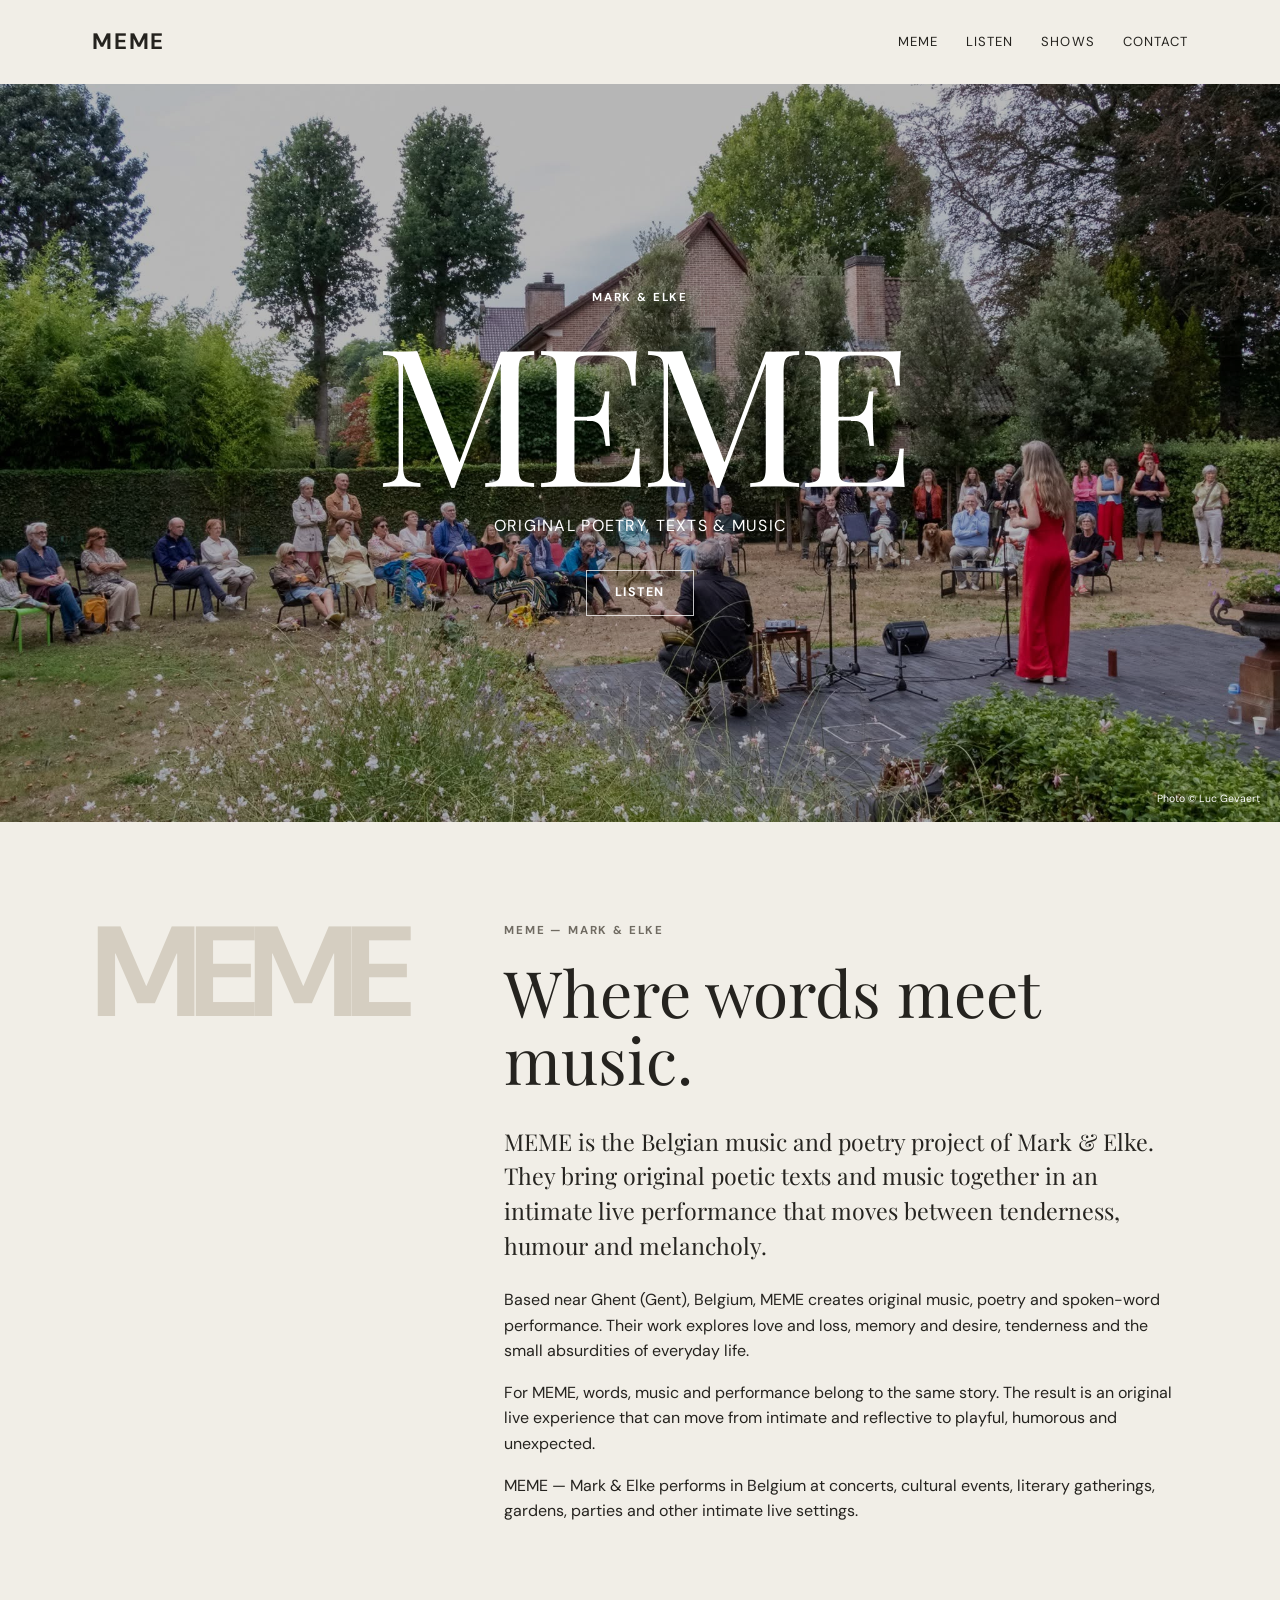
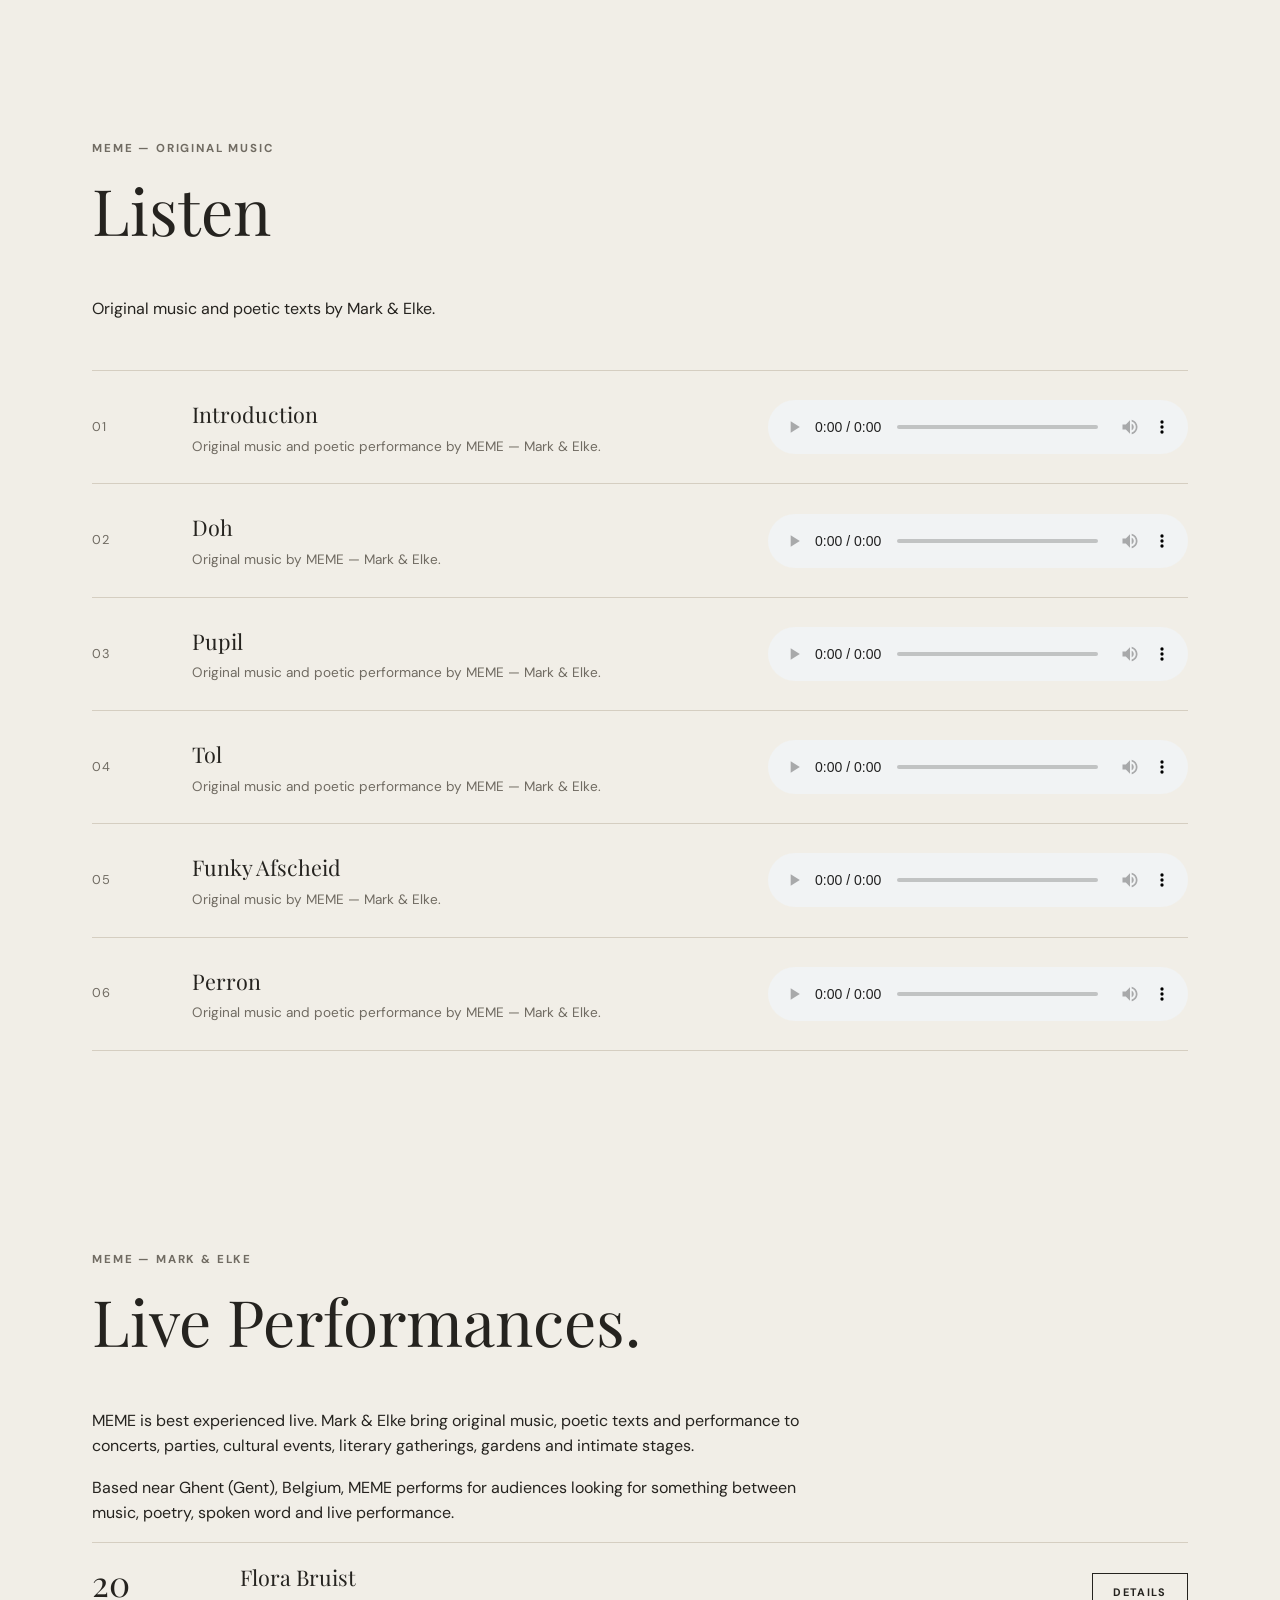
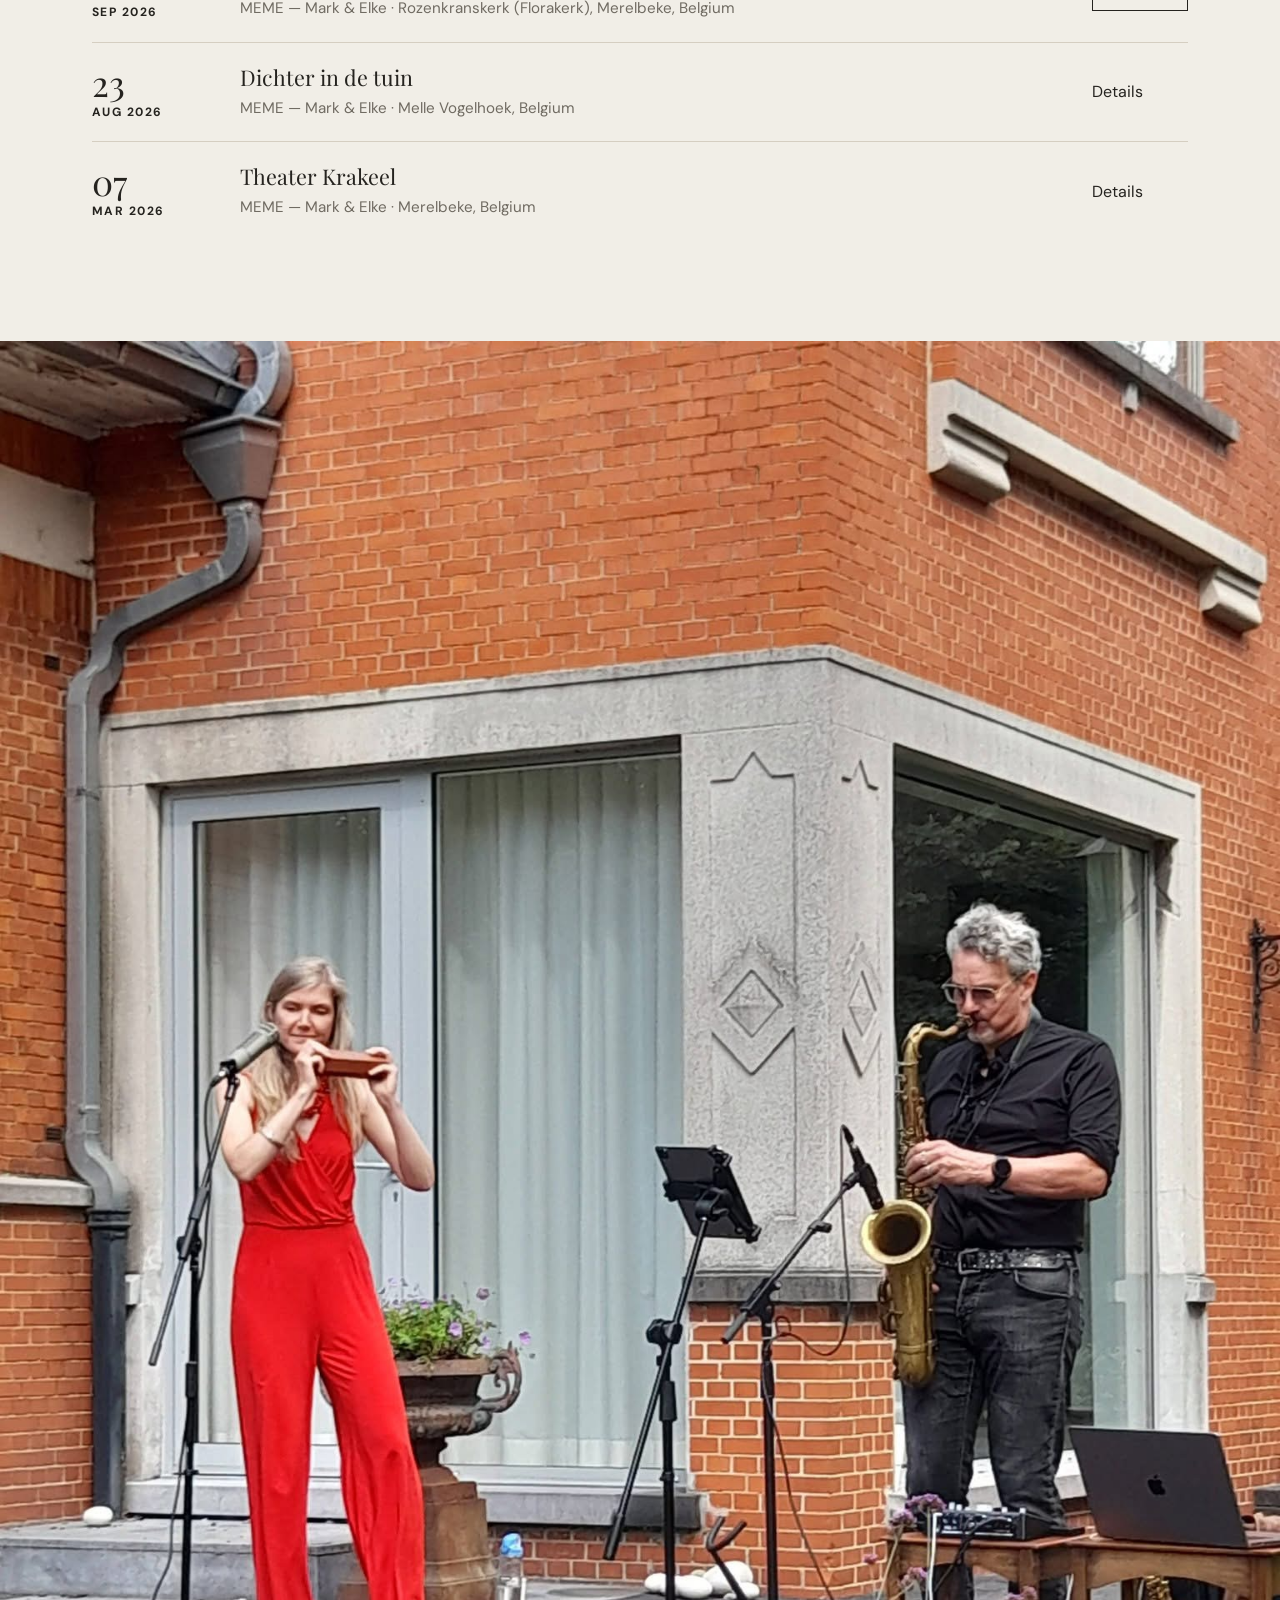
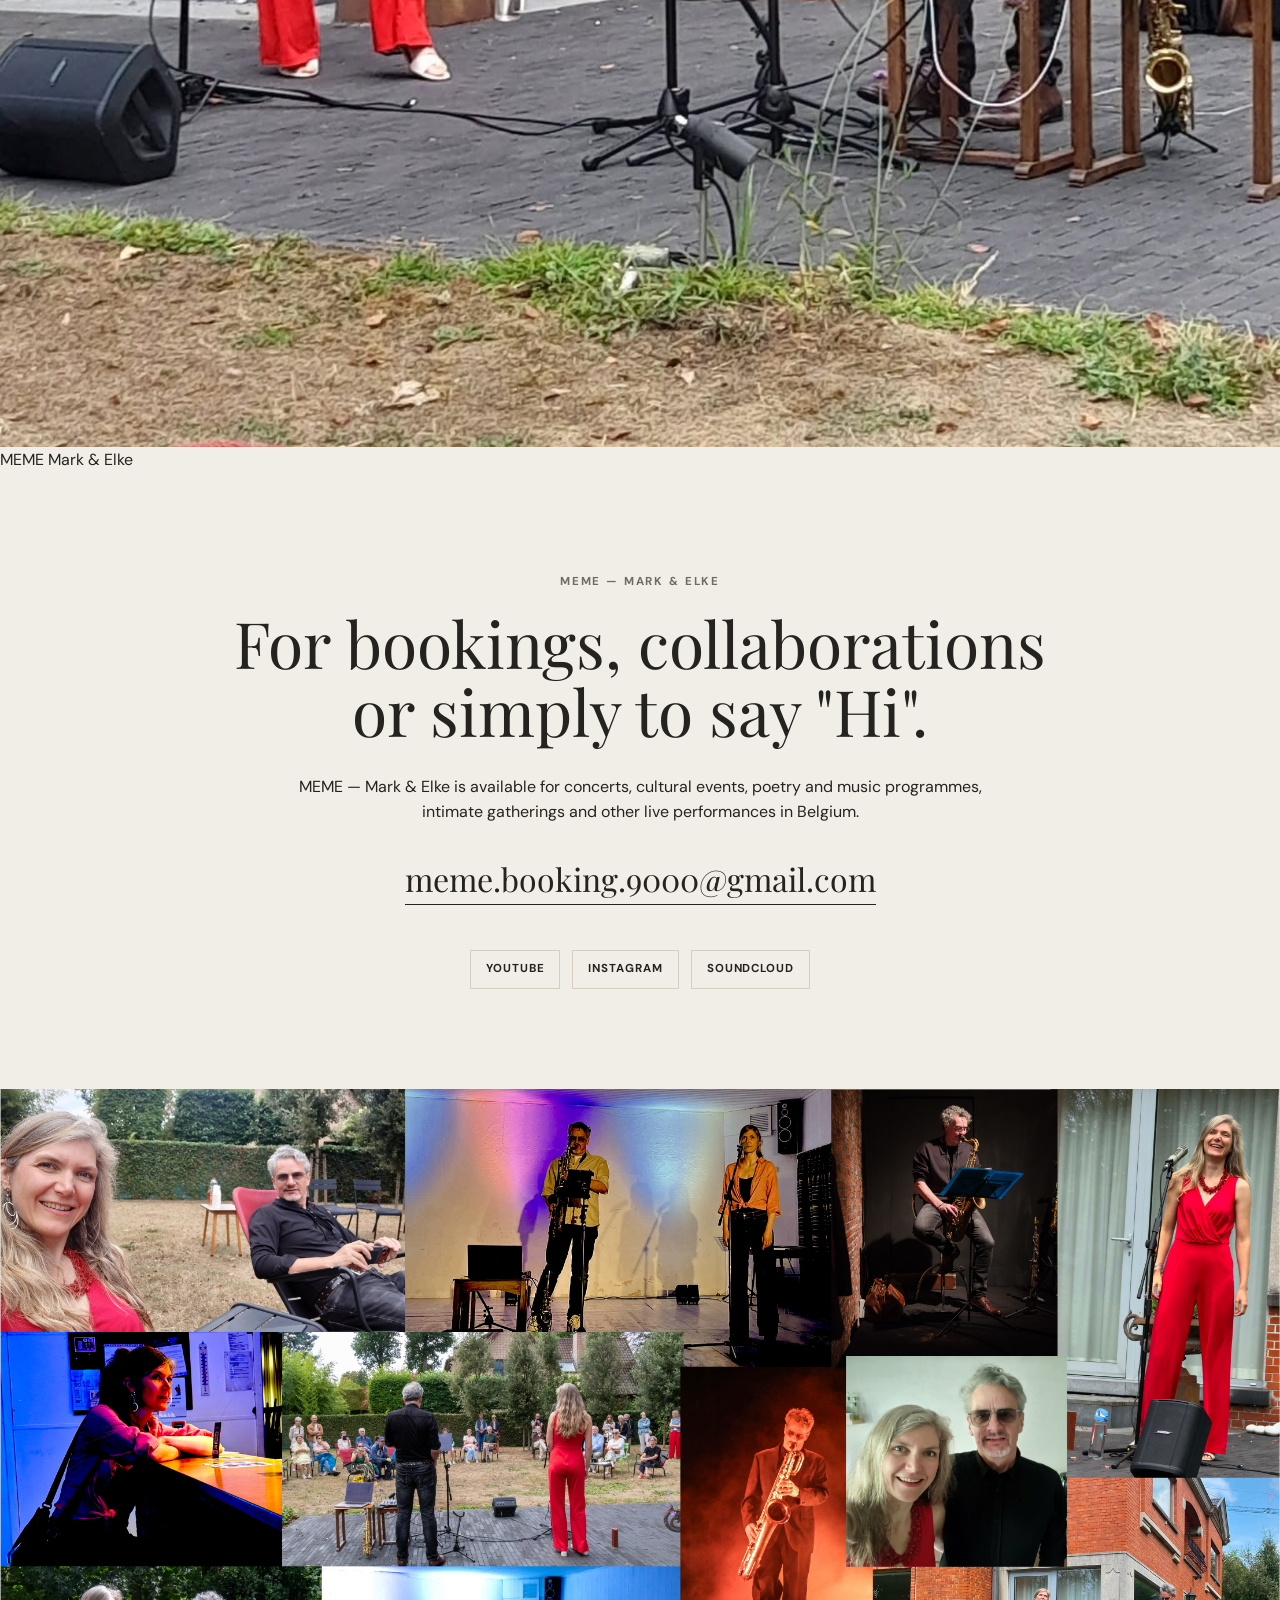
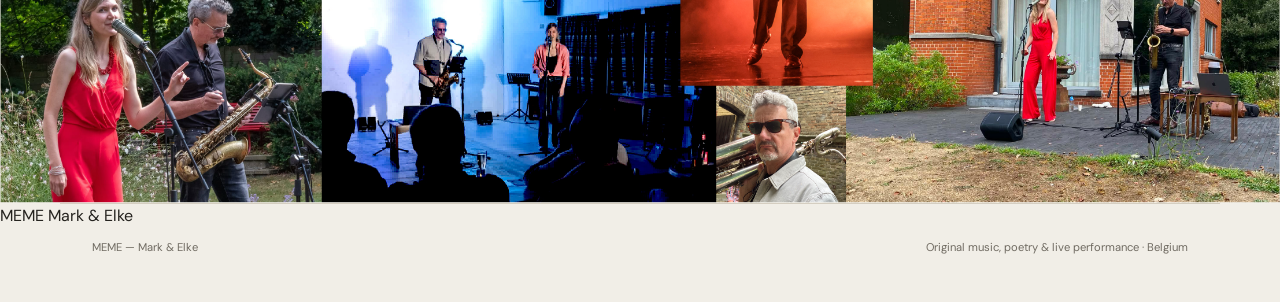
==== commit 22f03cb8: "Refactor event date and info formatting in index.html" ====
--- a/index.html
+++ b/index.html
@@ -562,15 +562,18 @@
         <!-- FLORA BRUIST -->
 
         <article class="event">
+
   <div class="event-date">
-    <span class="event-day">20</span>
-    <span class="event-month">SEP</span>
-    <span class="event-year">2026</span>
+    <strong>20</strong>
+    <span>SEP 2026</span>
   </div>
 
-  <div class="event-info">
+  <div class="event-details">
     <h3>Flora Bruist</h3>
-    <p>MEME — Mark &amp; Elke · Rozenkranskerk (Florakerk), Flora, Merelbeke, Belgium</p>
+    <p>
+      MEME — Mark &amp; Elke · Rozenkranskerk (Florakerk),
+      Merelbeke, Belgium
+    </p>
   </div>
 
   <a
@@ -578,8 +581,9 @@
     href="https://happeningnext.com/event/%F0%9F%8C%BF-flora-bruist-%E2%80%93-creatieve-buurtdag-in-de-florakerk-andamp-anthospark-eid3a0dvih9n8"
     target="_blank"
     rel="noopener noreferrer"
-    aria-label="Details for Flora Bruist on 20 September 2026"
+    aria-label="Details for Flora Bruist, 20 September 2026"
   >Details</a>
+
 </article>
 
 
--- a/style.css
+++ b/style.css
@@ -316,161 +316,282 @@
 }
 
 
-/* ==================================================
-   SHOWS
-   ================================================== */
-
-.Shows-copy {
-  margin-bottom: 55px;
-}
+/* =========================================================
+   SHOWS / EVENTS — CLEAN RESPONSIVE VERSION
+   ========================================================= */
 
 .event-list {
-  border-top: 1px solid var(--line);
+  width: 100%;
+  max-width: 100%;
+  margin: 0;
+  padding: 0;
 }
 
 .event {
   display: grid;
-
-  grid-template-columns: 110px minmax(0, 1fr) auto;
+  grid-template-columns: 120px minmax(0, 1fr) 96px;
+  column-gap: 28px;
+  row-gap: 8px;
+
+  width: 100%;
+  min-width: 0;
+
+  margin: 0;
+  padding: 22px 0;
 
   align-items: center;
 
-  gap: 30px;
-
-  padding: 28px 0;
-
-  border-bottom: 1px solid var(--line);
+  border-top: 1px solid var(--line);
 }
 
 .event-date {
-  display: flex;
-  flex-direction: column;
+  grid-column: 1;
+  min-width: 0;
+  width: 100%;
+}
+
+.event-date strong {
+  display: block;
+  margin: 0;
+
+  font-family: "Playfair Display", Georgia, serif;
+  font-size: 2.2rem;
+  font-weight: 400;
+  line-height: 1;
+}
+
+.event-date span {
+  display: block;
+  margin-top: 5px;
+
+  font-size: .75rem;
+  font-weight: 700;
+  line-height: 1.2;
+  letter-spacing: .12em;
+}
+
+.event-details {
+  grid-column: 2;
+  min-width: 0;
+  width: 100%;
+}
+
+.event-details h3 {
+  display: block;
+
+  margin: 0;
+  padding: 0;
+
+  font-family: "Playfair Display", Georgia, serif;
+  font-size: 1.35rem;
+  font-weight: 400;
+  line-height: 1.2;
+
+  white-space: normal;
+  overflow-wrap: anywhere;
+}
+
+.event-details p {
+  display: block;
+
+  margin: 6px 0 0;
+  padding: 0;
 
   color: var(--muted);
 
-  line-height: 1.1;
-}
-
-.event-date strong {
-  font-family: "Playfair Display", serif;
-
-  font-size: 2.4rem;
-  font-weight: 400;
-
-  color: var(--ink);
-}
-
-.event-date span {
-  margin-top: 5px;
-
-  font-size: 0.68rem;
-  font-weight: 700;
-  letter-spacing: 0.1em;
-}
-
-.event-details h3 {
-  margin-bottom: 5px;
-
-  font-family: "Playfair Display", serif;
-
-  font-size: 1.45rem;
-  font-weight: 400;
-}
-
-.event-details p {
-  margin: 0;
-
-  color: var(--muted);
-
-  font-size: 0.88rem;
-}
-
-
-/* ==================================================
-   EVENT DETAILS BUTTON
-   ================================================== */
-
-.event-details-button {
+  font-size: .95rem;
+  line-height: 1.45;
+
+  white-space: normal;
+  overflow-wrap: anywhere;
+}
+
+.event-link {
+  grid-column: 3;
+
   display: inline-flex;
-
   align-items: center;
   justify-content: center;
 
-  min-width: 88px;
-
-  padding: 10px 18px;
+  width: 96px;
+  min-width: 96px;
+  height: 38px;
+
+  padding: 0 10px;
 
   border: 1px solid var(--ink);
 
+  color: var(--ink);
   background: transparent;
 
-  color: var(--ink);
-
-  font-size: 0.72rem;
+  font-family: "DM Sans", Arial, sans-serif;
+  font-size: .68rem;
   font-weight: 700;
-  letter-spacing: 0.1em;
+  line-height: 1;
+
+  letter-spacing: .12em;
   text-transform: uppercase;
+  text-decoration: none;
 
   white-space: nowrap;
 
+  justify-self: end;
+
   transition:
-    background 0.2s ease,
-    color 0.2s ease,
-    border-color 0.2s ease;
-}
-
-.event-details-button:hover,
-.event-details-button:focus-visible {
+    background .2s ease,
+    color .2s ease;
+}
+
+.event-link:hover,
+.event-link:focus-visible {
   background: var(--ink);
   color: var(--paper);
-
-  outline: none;
-}
-
-
-/* ==================================================
-   PHOTOGRAPHS
-   ================================================== */
-
-.photo-break {
-  position: relative;
-
-  width: 100%;
-
-  overflow: hidden;
-}
-
-.photo-break-cover {
-  height: 72vh;
-  min-height: 480px;
-}
-
-.photo-break-cover img {
-  width: 100%;
-  height: 100%;
-
-  object-fit: cover;
-  object-position: center;
-}
-
-.photo-caption {
-  position: absolute;
-
-  left: 30px;
-  right: 30px;
-  bottom: 25px;
-
-  display: flex;
-  justify-content: space-between;
-
-  color: #fff;
-
-  font-size: 0.72rem;
-  font-weight: 700;
-  letter-spacing: 0.12em;
-  text-transform: uppercase;
-}
-
+}
+
+
+/* =========================================================
+   LAPTOP — 901px to 1200px
+   ========================================================= */
+
+@media (min-width: 901px) and (max-width: 1200px) {
+
+  .event {
+    grid-template-columns: 105px minmax(0, 1fr) 92px;
+    column-gap: 22px;
+  }
+
+  .event-details h3 {
+    font-size: 1.3rem;
+  }
+
+  .event-details p {
+    font-size: .9rem;
+  }
+
+  .event-link {
+    width: 92px;
+    min-width: 92px;
+  }
+}
+
+
+/* =========================================================
+   TABLET / iPAD — 701px to 900px
+   ========================================================= */
+
+@media (min-width: 701px) and (max-width: 900px) {
+
+  .event {
+    grid-template-columns: 90px minmax(0, 1fr) 88px;
+    column-gap: 18px;
+    align-items: start;
+  }
+
+  .event-date strong {
+    font-size: 2rem;
+  }
+
+  .event-details h3 {
+    font-size: 1.25rem;
+  }
+
+  .event-details p {
+    font-size: .88rem;
+  }
+
+  .event-link {
+    width: 88px;
+    min-width: 88px;
+    align-self: start;
+  }
+}
+
+
+/* =========================================================
+   MOBILE — 700px and below
+   ========================================================= */
+
+@media (max-width: 700px) {
+
+  .event {
+    grid-template-columns: 70px minmax(0, 1fr);
+    column-gap: 14px;
+    row-gap: 0;
+
+    padding: 17px 0;
+
+    align-items: start;
+  }
+
+  .event-date {
+    grid-column: 1;
+  }
+
+  .event-details {
+    grid-column: 2;
+  }
+
+  .event-link {
+    grid-column: 2;
+
+    width: auto;
+    min-width: 88px;
+
+    margin-top: 10px;
+
+    justify-self: start;
+    align-self: start;
+  }
+
+  .event-date strong {
+    font-size: 1.8rem;
+  }
+
+  .event-date span {
+    font-size: .68rem;
+    letter-spacing: .08em;
+  }
+
+  .event-details h3 {
+    font-size: 1.15rem;
+    line-height: 1.25;
+  }
+
+  .event-details p {
+    margin-top: 5px;
+    font-size: .85rem;
+    line-height: 1.4;
+  }
+}
+
+
+/* =========================================================
+   VERY SMALL PHONES — 420px and below
+   ========================================================= */
+
+@media (max-width: 420px) {
+
+  .event {
+    grid-template-columns: 62px minmax(0, 1fr);
+    column-gap: 12px;
+  }
+
+  .event-date strong {
+    font-size: 1.65rem;
+  }
+
+  .event-date span {
+    font-size: .58rem;
+  }
+
+  .event-details h3 {
+    font-size: 1.05rem;
+  }
+
+  .event-details p {
+    font-size: .82rem;
+  }
+}
 
 /* ==================================================
    FINAL PHOTOGRAPH
